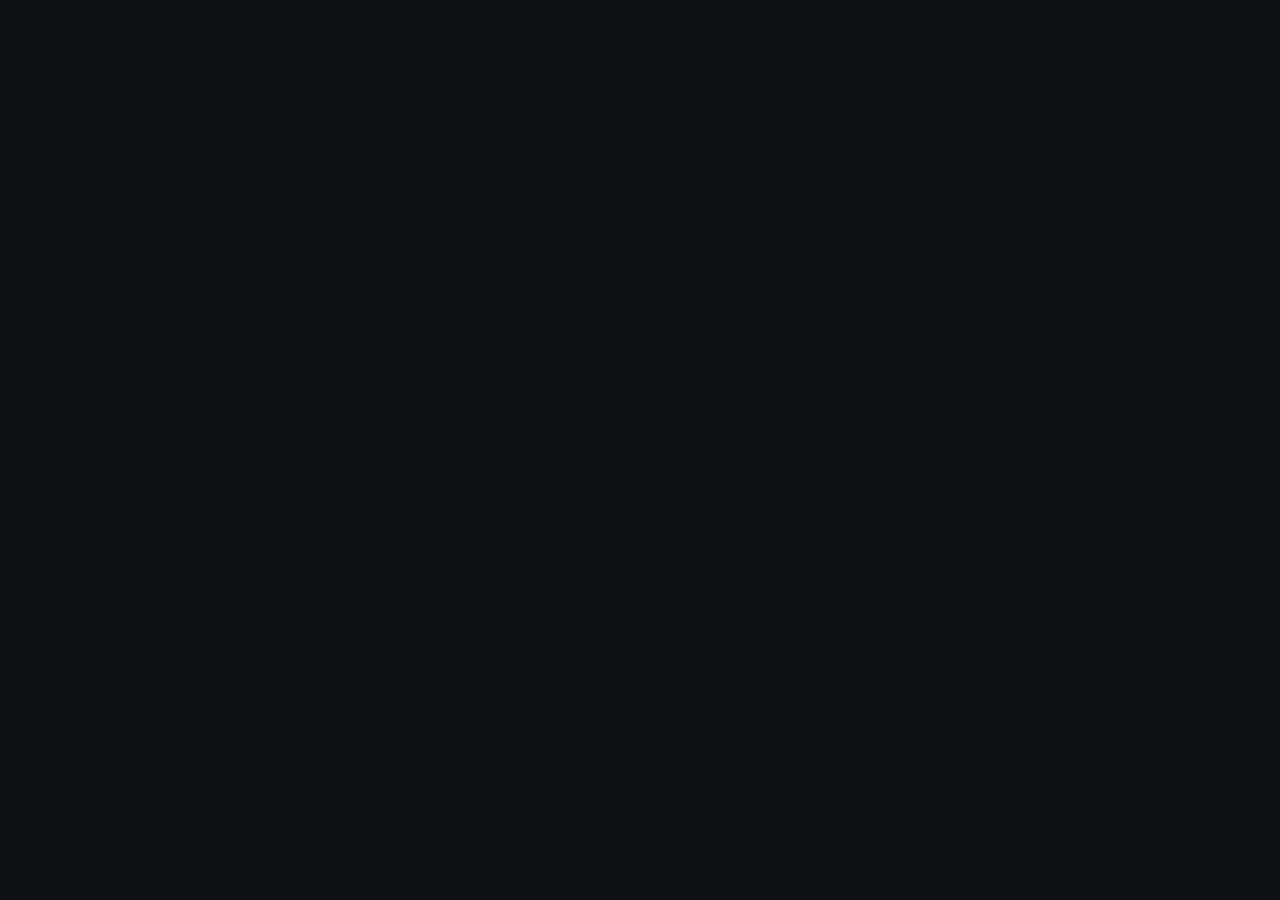
==== index.html @ 41bdbabb "Update index.html" ====
<!DOCTYPE html>
<html lang="zh-CN">
<head>
  <meta charset="UTF-8">
  <meta name="viewport" content="width=device-width, initial-scale=1.0">
  <title>规划</title>
  <style>
    :root {
      --bg: #0f1115;
      --card: #1a1d24;
      --text: #ffffff;
      --muted: #d0d4dc;
      --accent: #ffffff;
      --line: #2a2f3a;
    }

    * {
      box-sizing: border-box;
      margin: 0;
      padding: 0;
    }

    body {
      font-family: "PingFang SC", "Hiragino Sans GB", "Microsoft YaHei", sans-serif;
      background: var(--bg);
      color: var(--text);
      line-height: 1.7;
      min-height: 100vh;
    }

    header {
      text-align: center;
      padding: 72px 24px 40px;
    }

    h1 {
      font-size: 2.6rem;
      letter-spacing: 0.12em;
      font-weight: 600;
    }

    .subtitle {
      margin-top: 12px;
      color: var(--muted);
      font-size: 1rem;
    }

    main {
      max-width: 960px;
      margin: 0 auto;
      padding: 0 24px 80px;
      display: grid;
      gap: 20px;
    }

    section {
      background: var(--card);
      border: 1px solid var(--line);
      border-radius: 16px;
      padding: 28px 28px 24px;
    }

    h2 {
      font-size: 1.35rem;
      margin-bottom: 10px;
      color: var(--accent);
    }

    p {
      color: var(--muted);
    }

    footer {
      text-align: center;
      color: #7a808c;
      padding-bottom: 32px;
      font-size: 0.9rem;
    }

    .checkin {
      margin-top: 22px;
      padding-top: 20px;
      border-top: 1px solid var(--line);
    }

    .checkin h3 {
      font-size: 1.05rem;
      margin-bottom: 14px;
      color: #ffffff;
      letter-spacing: 0.06em;
    }

    .checkin-form {
      display: grid;
      grid-template-columns: 1fr 1fr auto;
      gap: 12px;
      align-items: end;
    }

    .field {
      display: flex;
      flex-direction: column;
      gap: 6px;
    }

    .label-row {
      display: flex;
      align-items: center;
      justify-content: space-between;
      gap: 8px;
    }

    .field label {
      font-size: 0.85rem;
      color: #ffffff;
    }

    .history-btn {
      background: transparent;
      color: #ffffff;
      border: 1px solid #ffffff;
      border-radius: 999px;
      padding: 2px 10px;
      font-size: 0.75rem;
      cursor: pointer;
      line-height: 1.4;
    }

    .history-btn:hover {
      background: rgba(255, 255, 255, 0.08);
    }

    .field input {
      width: 100%;
      background: #12151b;
      color: #ffffff;
      border: 1px solid #ffffff;
      border-radius: 10px;
      padding: 10px 12px;
      font-size: 1rem;
      outline: none;
    }

    .field input:focus {
      box-shadow: 0 0 0 3px rgba(255, 255, 255, 0.18);
    }

    .checkin-btn {
      background: #ffffff;
      color: #12151b;
      border: 1px solid #ffffff;
      border-radius: 10px;
      padding: 11px 22px;
      font-size: 1rem;
      font-weight: 700;
      cursor: pointer;
      min-height: 44px;
    }

    .checkin-btn:hover {
      background: #f0f0f0;
    }

    .stats-panel {
      margin-top: 16px;
      display: grid;
      grid-template-columns: 1fr 1fr;
      gap: 12px;
      background: linear-gradient(180deg, #1f242e, #
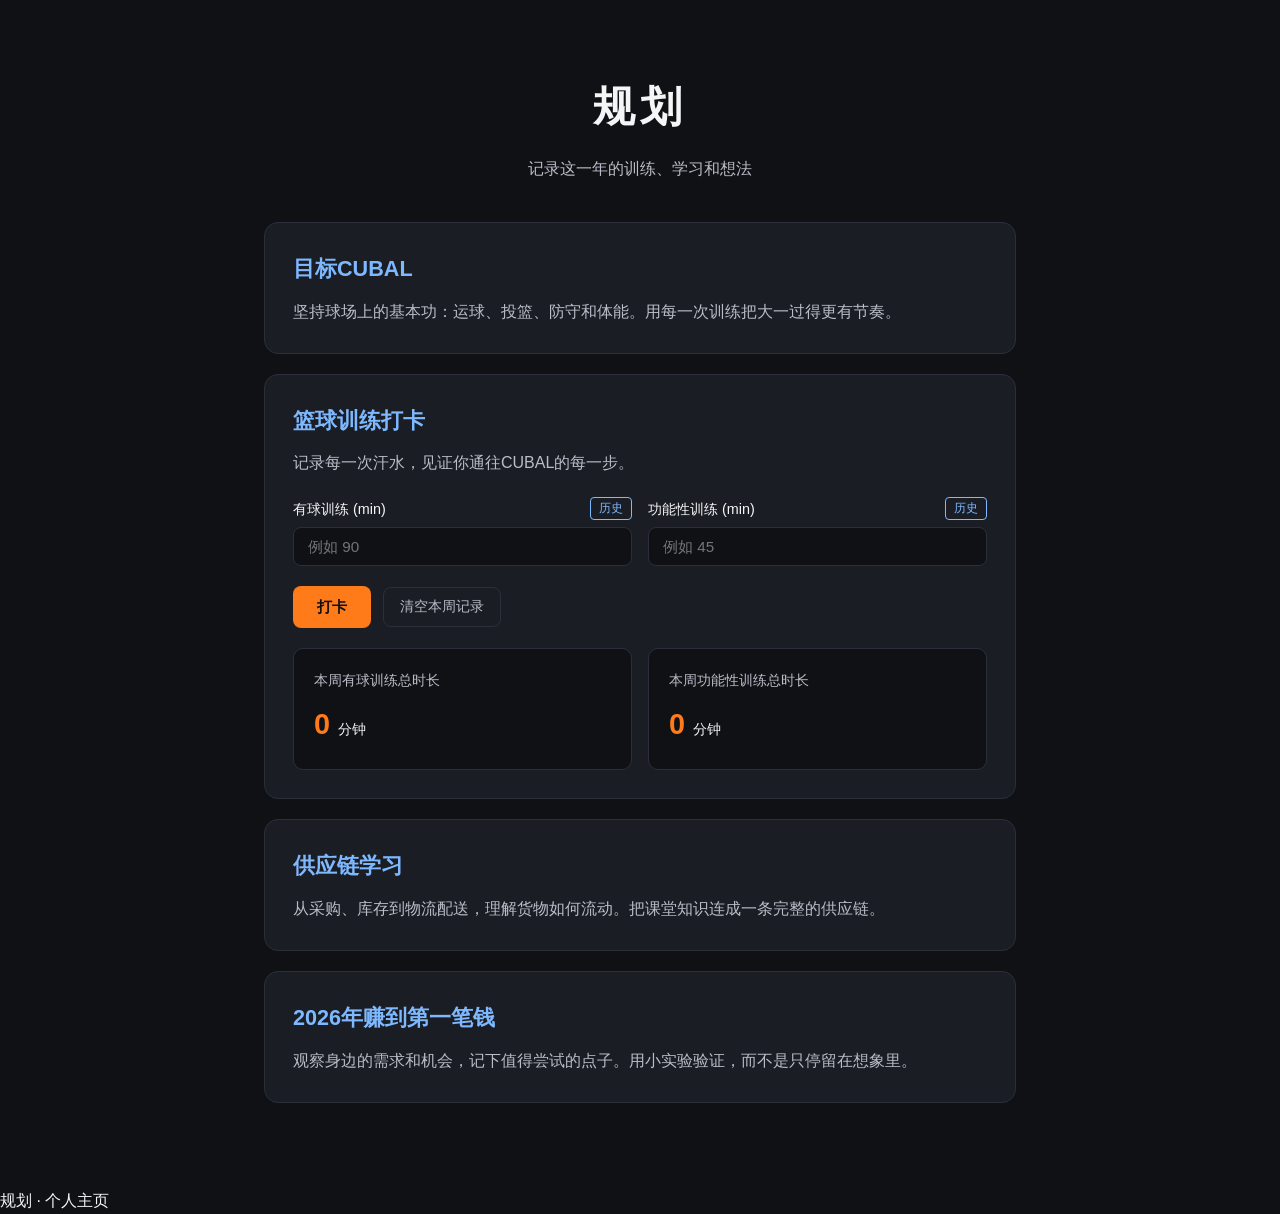
==== commit aa20deef: "index.html" ====
--- a/index.html
+++ b/index.html
@@ -1,169 +1,296 @@
 <!DOCTYPE html>
 <html lang="zh-CN">
 <head>
-  <meta charset="UTF-8">
-  <meta name="viewport" content="width=device-width, initial-scale=1.0">
-  <title>规划</title>
-  <style>
-    :root {
-      --bg: #0f1115;
-      --card: #1a1d24;
-      --text: #ffffff;
-      --muted: #d0d4dc;
-      --accent: #ffffff;
-      --line: #2a2f3a;
-    }
-
-    * {
-      box-sizing: border-box;
-      margin: 0;
-      padding: 0;
-    }
-
-    body {
-      font-family: "PingFang SC", "Hiragino Sans GB", "Microsoft YaHei", sans-serif;
-      background: var(--bg);
-      color: var(--text);
-      line-height: 1.7;
-      min-height: 100vh;
-    }
-
-    header {
-      text-align: center;
-      padding: 72px 24px 40px;
-    }
-
-    h1 {
-      font-size: 2.6rem;
-      letter-spacing: 0.12em;
-      font-weight: 600;
-    }
-
-    .subtitle {
-      margin-top: 12px;
-      color: var(--muted);
-      font-size: 1rem;
-    }
-
-    main {
-      max-width: 960px;
-      margin: 0 auto;
-      padding: 0 24px 80px;
-      display: grid;
-      gap: 20px;
-    }
-
-    section {
-      background: var(--card);
-      border: 1px solid var(--line);
-      border-radius: 16px;
-      padding: 28px 28px 24px;
-    }
-
-    h2 {
-      font-size: 1.35rem;
-      margin-bottom: 10px;
-      color: var(--accent);
-    }
-
-    p {
-      color: var(--muted);
-    }
-
-    footer {
-      text-align: center;
-      color: #7a808c;
-      padding-bottom: 32px;
-      font-size: 0.9rem;
-    }
-
-    .checkin {
-      margin-top: 22px;
-      padding-top: 20px;
-      border-top: 1px solid var(--line);
-    }
-
-    .checkin h3 {
-      font-size: 1.05rem;
-      margin-bottom: 14px;
-      color: #ffffff;
-      letter-spacing: 0.06em;
-    }
-
-    .checkin-form {
-      display: grid;
-      grid-template-columns: 1fr 1fr auto;
-      gap: 12px;
-      align-items: end;
-    }
-
-    .field {
-      display: flex;
-      flex-direction: column;
-      gap: 6px;
-    }
-
-    .label-row {
-      display: flex;
-      align-items: center;
-      justify-content: space-between;
-      gap: 8px;
-    }
-
-    .field label {
-      font-size: 0.85rem;
-      color: #ffffff;
-    }
-
-    .history-btn {
-      background: transparent;
-      color: #ffffff;
-      border: 1px solid #ffffff;
-      border-radius: 999px;
-      padding: 2px 10px;
-      font-size: 0.75rem;
-      cursor: pointer;
-      line-height: 1.4;
-    }
-
-    .history-btn:hover {
-      background: rgba(255, 255, 255, 0.08);
-    }
-
-    .field input {
-      width: 100%;
-      background: #12151b;
-      color: #ffffff;
-      border: 1px solid #ffffff;
-      border-radius: 10px;
-      padding: 10px 12px;
-      font-size: 1rem;
-      outline: none;
-    }
-
-    .field input:focus {
-      box-shadow: 0 0 0 3px rgba(255, 255, 255, 0.18);
-    }
-
-    .checkin-btn {
-      background: #ffffff;
-      color: #12151b;
-      border: 1px solid #ffffff;
-      border-radius: 10px;
-      padding: 11px 22px;
-      font-size: 1rem;
-      font-weight: 700;
-      cursor: pointer;
-      min-height: 44px;
-    }
-
-    .checkin-btn:hover {
-      background: #f0f0f0;
-    }
-
-    .stats-panel {
-      margin-top: 16px;
-      display: grid;
-      grid-template-columns: 1fr 1fr;
-      gap: 12px;
-      background: linear-gradient(180deg, #1f242e, #
+    <meta charset="UTF-8">
+    <meta name="viewport" content="width=device-width, initial-scale=1.0">
+    <title>规划</title>
+    <style>
+        :root {
+            --bg: #0f1115;
+            --card: #1a1d24;
+            --text: #f5f5f5;
+            --muted: #b8bdc7;
+            --accent: #7eb8ff;
+            --orange: #ff7a18;
+            --line: #2a2f3a;
+        }
+        * { box-sizing: border-box; margin: 0; padding: 0; }
+        body {
+            font-family: "PingFang SC", "Microsoft YaHei", sans-serif;
+            background: var(--bg); color: var(--text);
+            line-height: 1.7; min-height: 100vh;
+        }
+        header { text-align: center; padding: 72px 24px 40px; }
+        h1 { font-size: 2.6rem; letter-spacing: 0.12em; font-weight: 600; }
+        .subtitle { color: var(--muted); margin-top: 12px; font-size: 1rem; }
+        main { max-width: 800px; margin: 0 auto; padding: 0 24px 64px; }
+        section {
+            background: var(--card); border: 1px solid var(--line);
+            border-radius: 14px; padding: 28px; margin-bottom: 20px;
+        }
+        h2 { font-size: 1.35rem; color: var(--accent); margin-bottom: 10px; font-weight: 600; }
+        p { color: var(--muted); }
+        .input-group { display: flex; gap: 16px; margin: 20px 0; flex-wrap: wrap; }
+        .input-wrapper { flex: 1; min-width: 200px; display: flex; flex-direction: column; gap: 6px; }
+        .input-label-row { display: flex; justify-content: space-between; align-items: center; }
+        .input-label-row label { font-size: 0.9rem; color: var(--text); font-weight: 500; }
+        .history-btn {
+            background: transparent; color: var(--accent);
+            border: 1px solid var(--accent); border-radius: 4px;
+            padding: 2px 8px; font-size: 0.75rem; cursor: pointer;
+        }
+        .history-btn:hover { background: var(--accent); color: #0f1115; }
+        .input-wrapper input {
+            padding: 10px 14px; border-radius: 8px; border: 1px solid var(--line);
+            background: var(--bg); color: var(--text); font-size: 0.95rem;
+        }
+        .input-wrapper input:focus { outline: none; border-color: var(--orange); }
+        .action-btns { display: flex; gap: 12px; align-items: center; }
+        .checkin-btn {
+            background: var(--orange); color: #0f1115;
+            border: none; border-radius: 8px; padding: 10px 24px;
+            font-weight: 700; font-size: 0.95rem; cursor: pointer; height: 42px;
+        }
+        .checkin-btn:hover { opacity: 0.85; }
+        .clear-btn {
+            background: transparent; color: var(--muted); border: 1px solid var(--line);
+            border-radius: 8px; padding: 10px 16px; font-size: 0.85rem; cursor: pointer;
+        }
+        .clear-btn:hover { color: #ff6b6b; border-color: #ff6b6b; }
+        .stats-panel { display: grid; grid-template-columns: 1fr 1fr; gap: 16px; margin-top: 20px; }
+        .stat-card { background: var(--bg); border-radius: 10px; padding: 20px; border: 1px solid var(--line); }
+        .stat-card .stat-label { color: var(--muted); font-size: 0.85rem; margin-bottom: 8px; }
+        .stat-card .stat-value { color: var(--orange); font-weight: 700; font-size: 1.8rem; }
+        .stat-card .stat-unit { font-size: 0.9rem; font-weight: 400; color: var(--text); }
+        
+        /* 模态框样式 */
+        .modal {
+            display: none; position: fixed; top: 0; left: 0; width: 100%; height: 100%;
+            background: rgba(0, 0, 0, 0.7); z-index: 1000; justify-content: center; align-items: center;
+        }
+        .modal-content {
+            background: var(--card); border: 1px solid var(--line); border-radius: 14px;
+            width: 90%; max-width: 500px; max-height: 80vh; overflow-y: auto; padding: 24px;
+        }
+        .modal-header { display: flex; justify-content: space-between; align-items: center; margin-bottom: 16px; }
+        .modal-header h3 { color: var(--orange); margin: 0; }
+        .close-btn { background: transparent; border: none; color: var(--muted); font-size: 1.5rem; cursor: pointer; }
+        .history-list { list-style: none; }
+        .history-list li {
+            padding: 12px 0; border-bottom: 1px solid var(--line);
+            display: flex; flex-direction: column; gap: 4px; font-size: 0.9rem;
+        }
+        .history-list li:last-child { border-bottom: none; }
+        .history-date { color: var(--accent); font-weight: 600; }
+        .history-detail { color: var(--text); }
+        .empty-msg { color: var(--muted); text-align: center; padding: 20px 0; }
+    </style>
+</head>
+<body>
+    <header>
+        <h1>规划</h1>
+        <p class="subtitle">记录这一年的训练、学习和想法</p>
+    </header>
+    <main>
+        <section>
+            <h2>目标CUBAL</h2>
+            <p>坚持球场上的基本功：运球、投篮、防守和体能。用每一次训练把大一过得更有节奏。</p>
+        </section>
+
+        <section>
+            <h2>篮球训练打卡</h2>
+            <p style="margin-bottom: 16px;">记录每一次汗水，见证你通往CUBAL的每一步。</p>
+            <div class="input-group">
+                <div class="input-wrapper">
+                    <div class="input-label-row">
+                        <label>有球训练 (min)</label>
+                        <button type="button" class="history-btn" onclick="openHistory()">历史</button>
+                    </div>
+                    <input type="number" id="ballInput" placeholder="例如 90">
+                </div>
+                <div class="input-wrapper">
+                    <div class="input-label-row">
+                        <label>功能性训练 (min)</label>
+                        <button type="button" class="history-btn" onclick="openHistory()">历史</button>
+                    </div>
+                    <input type="number" id="funcInput" placeholder="例如 45">
+                </div>
+            </div>
+            <div class="action-btns">
+                <button class="checkin-btn" onclick="addWorkout()">打卡</button>
+                <button class="clear-btn" onclick="clearData()">清空本周记录</button>
+            </div>
+            <div class="stats-panel">
+                <div class="stat-card">
+                    <div class="stat-label">本周有球训练总时长</div>
+                    <div class="stat-value"><span id="totalBall">0</span> <span class="stat-unit">分钟</span></div>
+                </div>
+                <div class="stat-card">
+                    <div class="stat-label">本周功能性训练总时长</div>
+                    <div class="stat-value"><span id="totalFunc">0</span> <span class="stat-unit">分钟</span></div>
+                </div>
+            </div>
+        </section>
+
+        <section>
+            <h2>供应链学习</h2>
+            <p>从采购、库存到物流配送，理解货物如何流动。把课堂知识连成一条完整的供应链。</p>
+        </section>
+
+        <section>
+            <h2>2026年赚到第一笔钱</h2>
+            <p>观察身边的需求和机会，记下值得尝试的点子。用小实验验证，而不是只停留在想象里。</p>
+        </section>
+    </main>
+    <footer>规划 · 个人主页</footer>
+
+    <!-- 历史记录弹窗 -->
+    <div id="historyModal" class="modal">
+        <div class="modal-content">
+            <div class="modal-header">
+                <h3>训练历史记录</h3>
+                <button class="close-btn" onclick="closeHistory()">&times;</button>
+            </div>
+            <ul id="historyList" class="history-list"></ul>
+        </div>
+    </div>
+
+    <script>
+        // 获取今天的日期字符串 YYYY-MM-DD
+        function getTodayStr() {
+            const d = new Date();
+            return d.getFullYear() + '-' + String(d.getMonth() + 1).padStart(2, '0') + '-' + String(d.getDate()).padStart(2, '0');
+        }
+
+        // 读取所有打卡记录
+        function loadRecords() {
+            const data = localStorage.getItem('basketballRecords');
+            return data ? JSON.parse(data) : [];
+        }
+
+        // 保存打卡记录
+        function saveRecords(records) {
+            localStorage.setItem('basketballRecords', JSON.stringify(records));
+        }
+
+        // 获取本周的起始时间（周一 00:00:00）
+        function getWeekStart() {
+            const now = new Date();
+            const day = now.getDay() || 7; 
+            const diff = now.getDate() - day + 1; 
+            const monday = new Date(now.setDate(diff));
+            monday.setHours(0, 0, 0, 0);
+            return monday.getTime();
+        }
+
+        // 计算本周总时长
+        function calculateWeekTotals() {
+            const records = loadRecords();
+            const weekStart = getWeekStart();
+            let ballTotal = 0;
+            let funcTotal = 0;
+
+            records.forEach(record => {
+                const recordTime = new Date(record.date).getTime();
+                // 只统计本周的数据
+                if (recordTime >= weekStart) {
+                    ballTotal += record.ball || 0;
+                    funcTotal += record.func || 0;
+                }
+            });
+            return { ball: ballTotal, func: funcTotal };
+        }
+
+        // 页面渲染更新
+        function render() {
+            const totals = calculateWeekTotals();
+            document.getElementById('totalBall').innerText = totals.ball;
+            document.getElementById('totalFunc').innerText = totals.func;
+        }
+
+        // 打卡动作
+        function addWorkout() {
+            const ball = parseInt(document.getElementById('ballInput').value) || 0;
+            const func = parseInt(document.getElementById('funcInput').value) || 0;
+
+            if (ball === 0 && func === 0) {
+                alert('请输入训练时长！');
+                return;
+            }
+
+            const today = getTodayStr();
+            const records = loadRecords();
+            const todayRecord = records.find(r => r.date === today);
+
+            if (todayRecord) {
+                // 当天已打卡，时长累加
+                todayRecord.ball = (todayRecord.ball || 0) + ball;
+                todayRecord.func = (todayRecord.func || 0) + func;
+            } else {
+                // 新的一天，新增记录
+                records.push({ date: today, ball: ball, func: func });
+            }
+
+            saveRecords(records);
+            document.getElementById('ballInput').value = '';
+            document.getElementById('funcInput').value = '';
+            render();
+            alert('打卡成功！');
+        }
+
+        // 清空本周记录
+        function clearData() {
+            if (!confirm('确定要清空本周的训练记录吗？此操作不可恢复。')) return;
+            
+            const weekStart = getWeekStart();
+            let records = loadRecords();
+            // 过滤掉本周的数据，保留上周及更早的数据
+            records = records.filter(record => {
+                return new Date(record.date).getTime() < weekStart;
+            });
+            saveRecords(records);
+            render();
+            alert('本周记录已清空。');
+        }
+
+        // 打开历史记录弹窗
+        function openHistory() {
+            const records = loadRecords();
+            const historyList = document.getElementById('historyList');
+            historyList.innerHTML = '';
+
+            if (records.length === 0) {
+                historyList.innerHTML = '<li class="empty-msg">暂无打卡记录</li>';
+            } else {
+                // 按日期倒序排列
+                const sortedRecords = records.sort((a, b) => new Date(b.date) - new Date(a.date));
+                sortedRecords.forEach(record => {
+                    const li = document.createElement('li');
+                    li.innerHTML = `
+                        <span class="history-date">${record.date}</span>
+                        <span class="history-detail">有球训练：${record.ball}min，功能性训练：${record.func}min</span>
+                    `;
+                    historyList.appendChild(li);
+                });
+            }
+            document.getElementById('historyModal').style.display = 'flex';
+        }
+
+        // 关闭历史记录弹窗
+        function closeHistory() {
+            document.getElementById('historyModal').style.display = 'none';
+        }
+
+        // 点击模态框外部关闭
+        window.onclick = function(event) {
+            const modal = document.getElementById('historyModal');
+            if (event.target === modal) {
+                modal.style.display = 'none';
+            }
+        }
+
+        // 初始化页面
+        render();
+    </script>
+</body>
+</html>
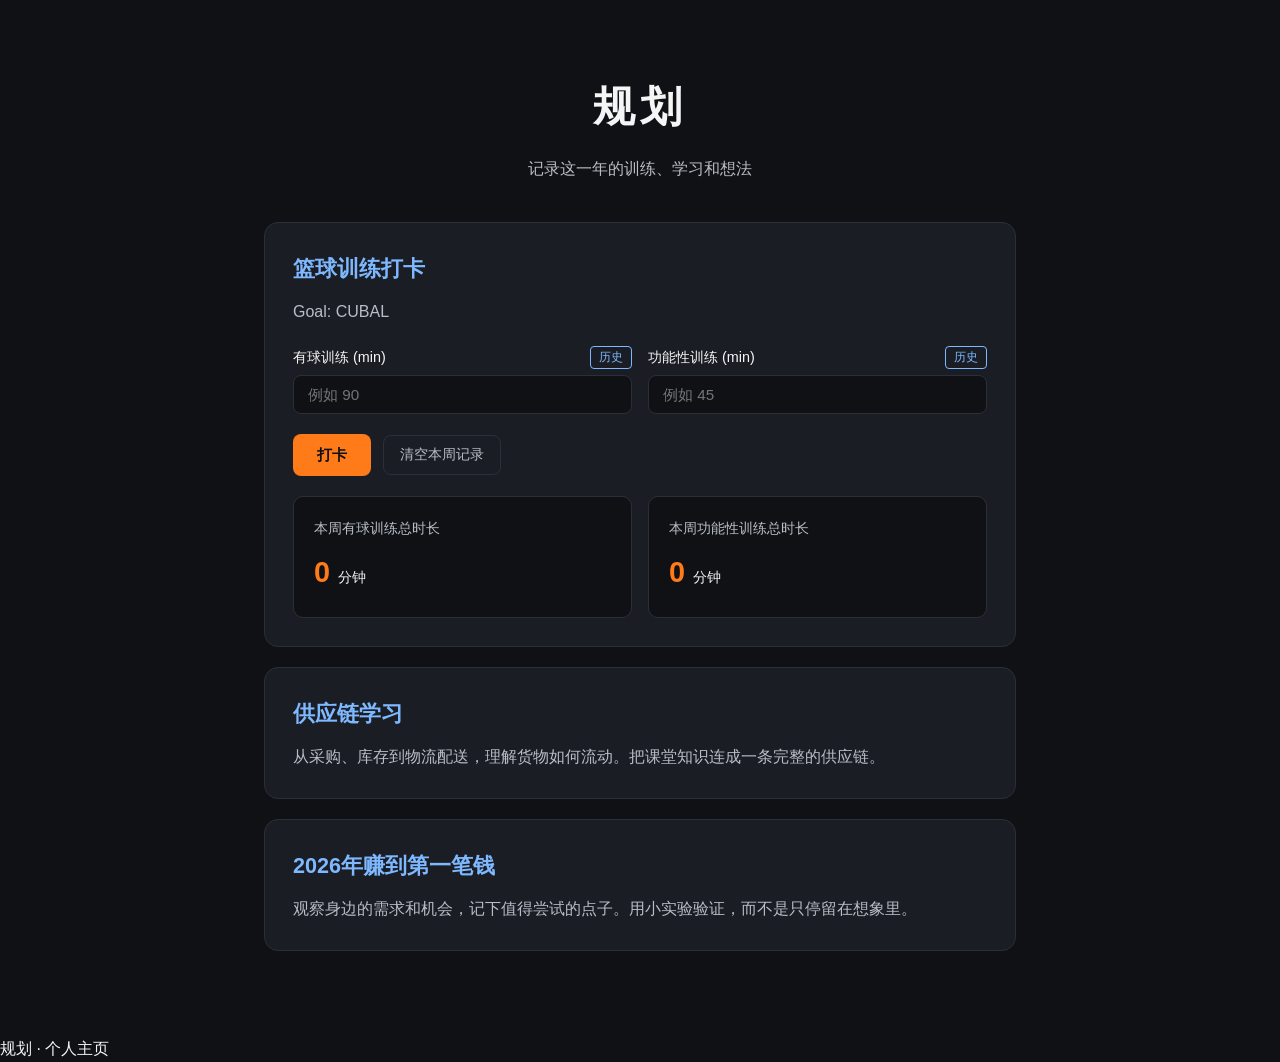
==== commit b5be789c: "index.html" ====
--- a/index.html
+++ b/index.html
@@ -92,26 +92,23 @@
         <p class="subtitle">记录这一年的训练、学习和想法</p>
     </header>
     <main>
-        <section>
-            <h2>目标CUBAL</h2>
-            <p>坚持球场上的基本功：运球、投篮、防守和体能。用每一次训练把大一过得更有节奏。</p>
-        </section>
+        <!-- 删除了原本的“目标CUBAL”板块 -->
 
         <section>
             <h2>篮球训练打卡</h2>
-            <p style="margin-bottom: 16px;">记录每一次汗水，见证你通往CUBAL的每一步。</p>
+            <p style="margin-bottom: 16px;">Goal: CUBAL</p>
             <div class="input-group">
                 <div class="input-wrapper">
                     <div class="input-label-row">
                         <label>有球训练 (min)</label>
-                        <button type="button" class="history-btn" onclick="openHistory()">历史</button>
+                        <button type="button" class="history-btn" onclick="openHistory('ball')">历史</button>
                     </div>
                     <input type="number" id="ballInput" placeholder="例如 90">
                 </div>
                 <div class="input-wrapper">
                     <div class="input-label-row">
                         <label>功能性训练 (min)</label>
-                        <button type="button" class="history-btn" onclick="openHistory()">历史</button>
+                        <button type="button" class="history-btn" onclick="openHistory('func')">历史</button>
                     </div>
                     <input type="number" id="funcInput" placeholder="例如 45">
                 </div>
@@ -148,7 +145,7 @@
     <div id="historyModal" class="modal">
         <div class="modal-content">
             <div class="modal-header">
-                <h3>训练历史记录</h3>
+                <h3 id="modalTitle">训练历史记录</h3>
                 <button class="close-btn" onclick="closeHistory()">&times;</button>
             </div>
             <ul id="historyList" class="history-list"></ul>
@@ -253,25 +250,50 @@
             alert('本周记录已清空。');
         }
 
-        // 打开历史记录弹窗
-        function openHistory() {
+        // 打开历史记录弹窗（增加 type 参数区分）
+        function openHistory(type) {
             const records = loadRecords();
             const historyList = document.getElementById('historyList');
+            const modalTitle = document.getElementById('modalTitle');
             historyList.innerHTML = '';
+
+            // 动态调整标题
+            if (type === 'ball') {
+                modalTitle.innerText = '有球训练历史记录';
+            } else if (type === 'func') {
+                modalTitle.innerText = '功能性训练历史记录';
+            }
 
             if (records.length === 0) {
                 historyList.innerHTML = '<li class="empty-msg">暂无打卡记录</li>';
             } else {
                 // 按日期倒序排列
                 const sortedRecords = records.sort((a, b) => new Date(b.date) - new Date(a.date));
+                let hasValidRecord = false;
+
                 sortedRecords.forEach(record => {
-                    const li = document.createElement('li');
-                    li.innerHTML = `
-                        <span class="history-date">${record.date}</span>
-                        <span class="history-detail">有球训练：${record.ball}min，功能性训练：${record.func}min</span>
-                    `;
-                    historyList.appendChild(li);
+                    if (type === 'ball' && record.ball > 0) {
+                        hasValidRecord = true;
+                        const li = document.createElement('li');
+                        li.innerHTML = `
+                            <span class="history-date">${record.date}</span>
+                            <span class="history-detail">有球训练：${record.ball} min</span>
+                        `;
+                        historyList.appendChild(li);
+                    } else if (type === 'func' && record.func > 0) {
+                        hasValidRecord = true;
+                        const li = document.createElement('li');
+                        li.innerHTML = `
+                            <span class="history-date">${record.date}</span>
+                            <span class="history-detail">功能性训练：${record.func} min</span>
+                        `;
+                        historyList.appendChild(li);
+                    }
                 });
+
+                if (!hasValidRecord) {
+                    historyList.innerHTML = '<li class="empty-msg">暂无该类型的打卡记录</li>';
+                }
             }
             document.getElementById('historyModal').style.display = 'flex';
         }
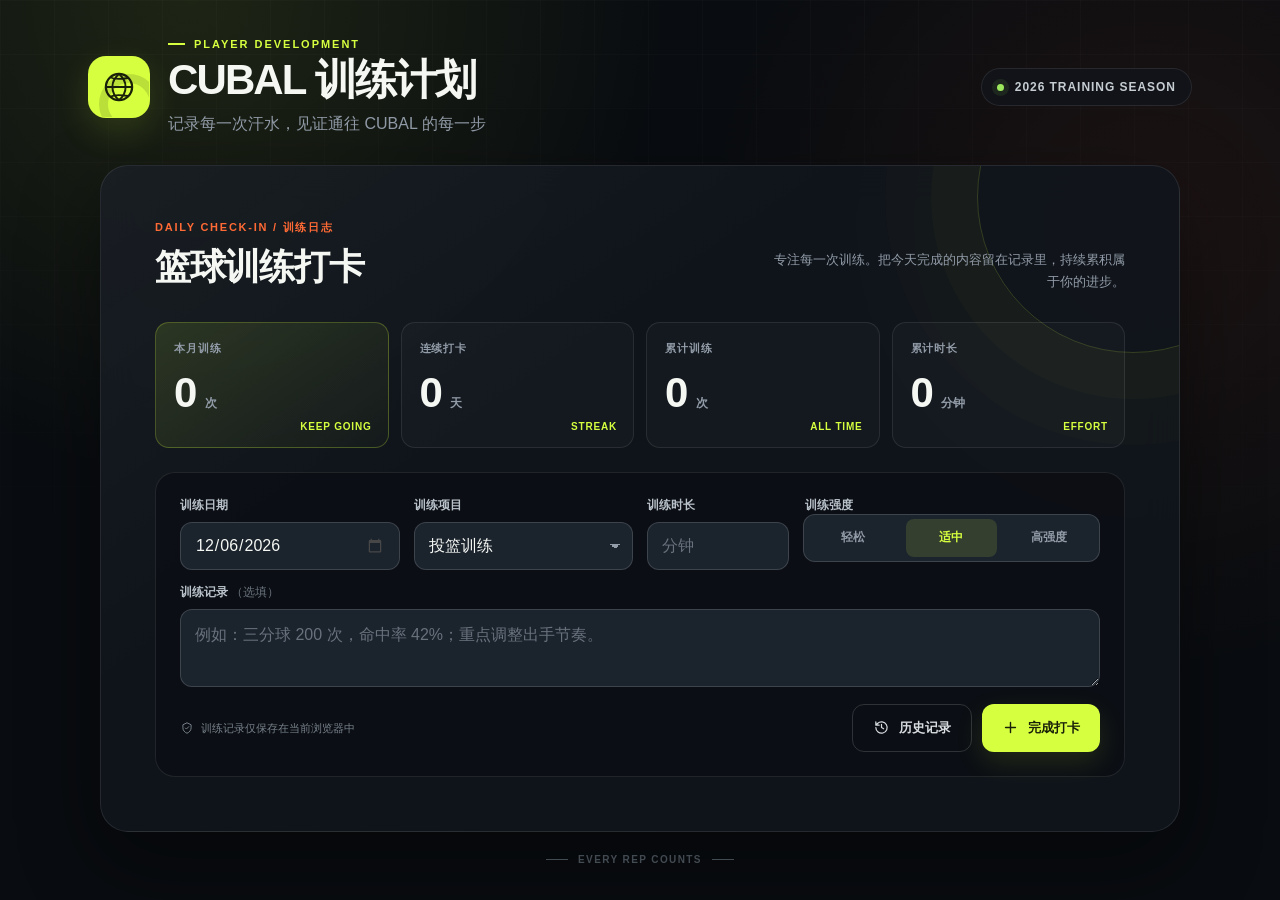
==== commit cef45e74: "update page" ====
--- a/index.html
+++ b/index.html
@@ -1,318 +1,1378 @@
 <!DOCTYPE html>
 <html lang="zh-CN">
 <head>
-    <meta charset="UTF-8">
-    <meta name="viewport" content="width=device-width, initial-scale=1.0">
-    <title>规划</title>
-    <style>
-        :root {
-            --bg: #0f1115;
-            --card: #1a1d24;
-            --text: #f5f5f5;
-            --muted: #b8bdc7;
-            --accent: #7eb8ff;
-            --orange: #ff7a18;
-            --line: #2a2f3a;
-        }
-        * { box-sizing: border-box; margin: 0; padding: 0; }
-        body {
-            font-family: "PingFang SC", "Microsoft YaHei", sans-serif;
-            background: var(--bg); color: var(--text);
-            line-height: 1.7; min-height: 100vh;
-        }
-        header { text-align: center; padding: 72px 24px 40px; }
-        h1 { font-size: 2.6rem; letter-spacing: 0.12em; font-weight: 600; }
-        .subtitle { color: var(--muted); margin-top: 12px; font-size: 1rem; }
-        main { max-width: 800px; margin: 0 auto; padding: 0 24px 64px; }
-        section {
-            background: var(--card); border: 1px solid var(--line);
-            border-radius: 14px; padding: 28px; margin-bottom: 20px;
-        }
-        h2 { font-size: 1.35rem; color: var(--accent); margin-bottom: 10px; font-weight: 600; }
-        p { color: var(--muted); }
-        .input-group { display: flex; gap: 16px; margin: 20px 0; flex-wrap: wrap; }
-        .input-wrapper { flex: 1; min-width: 200px; display: flex; flex-direction: column; gap: 6px; }
-        .input-label-row { display: flex; justify-content: space-between; align-items: center; }
-        .input-label-row label { font-size: 0.9rem; color: var(--text); font-weight: 500; }
-        .history-btn {
-            background: transparent; color: var(--accent);
-            border: 1px solid var(--accent); border-radius: 4px;
-            padding: 2px 8px; font-size: 0.75rem; cursor: pointer;
-        }
-        .history-btn:hover { background: var(--accent); color: #0f1115; }
-        .input-wrapper input {
-            padding: 10px 14px; border-radius: 8px; border: 1px solid var(--line);
-            background: var(--bg); color: var(--text); font-size: 0.95rem;
-        }
-        .input-wrapper input:focus { outline: none; border-color: var(--orange); }
-        .action-btns { display: flex; gap: 12px; align-items: center; }
-        .checkin-btn {
-            background: var(--orange); color: #0f1115;
-            border: none; border-radius: 8px; padding: 10px 24px;
-            font-weight: 700; font-size: 0.95rem; cursor: pointer; height: 42px;
-        }
-        .checkin-btn:hover { opacity: 0.85; }
-        .clear-btn {
-            background: transparent; color: var(--muted); border: 1px solid var(--line);
-            border-radius: 8px; padding: 10px 16px; font-size: 0.85rem; cursor: pointer;
-        }
-        .clear-btn:hover { color: #ff6b6b; border-color: #ff6b6b; }
-        .stats-panel { display: grid; grid-template-columns: 1fr 1fr; gap: 16px; margin-top: 20px; }
-        .stat-card { background: var(--bg); border-radius: 10px; padding: 20px; border: 1px solid var(--line); }
-        .stat-card .stat-label { color: var(--muted); font-size: 0.85rem; margin-bottom: 8px; }
-        .stat-card .stat-value { color: var(--orange); font-weight: 700; font-size: 1.8rem; }
-        .stat-card .stat-unit { font-size: 0.9rem; font-weight: 400; color: var(--text); }
-        
-        /* 模态框样式 */
-        .modal {
-            display: none; position: fixed; top: 0; left: 0; width: 100%; height: 100%;
-            background: rgba(0, 0, 0, 0.7); z-index: 1000; justify-content: center; align-items: center;
-        }
-        .modal-content {
-            background: var(--card); border: 1px solid var(--line); border-radius: 14px;
-            width: 90%; max-width: 500px; max-height: 80vh; overflow-y: auto; padding: 24px;
-        }
-        .modal-header { display: flex; justify-content: space-between; align-items: center; margin-bottom: 16px; }
-        .modal-header h3 { color: var(--orange); margin: 0; }
-        .close-btn { background: transparent; border: none; color: var(--muted); font-size: 1.5rem; cursor: pointer; }
-        .history-list { list-style: none; }
-        .history-list li {
-            padding: 12px 0; border-bottom: 1px solid var(--line);
-            display: flex; flex-direction: column; gap: 4px; font-size: 0.9rem;
-        }
-        .history-list li:last-child { border-bottom: none; }
-        .history-date { color: var(--accent); font-weight: 600; }
-        .history-detail { color: var(--text); }
-        .empty-msg { color: var(--muted); text-align: center; padding: 20px 0; }
-    </style>
+  <meta charset="UTF-8">
+  <meta name="viewport" content="width=device-width, initial-scale=1.0">
+  <meta name="theme-color" content="#090c10">
+  <meta name="description" content="CUBAL 篮球训练计划打卡，记录每一次训练与进步。">
+  <title>CUBAL 训练计划</title>
+  <style>
+    :root {
+      --bg: #090c10;
+      --surface: #11161d;
+      --surface-raised: #171e27;
+      --surface-soft: #1b232d;
+      --line: rgba(255, 255, 255, 0.09);
+      --line-strong: rgba(255, 255, 255, 0.15);
+      --text: #f5f7f3;
+      --muted: #929ca8;
+      --accent: #d6ff3f;
+      --accent-dark: #1a2109;
+      --orange: #ff6a35;
+      --danger: #ff6b6b;
+      --success: #9ce85c;
+      --radius-xl: 28px;
+      --radius-lg: 20px;
+      --radius-md: 14px;
+      --shadow: 0 30px 80px rgba(0, 0, 0, 0.42);
+    }
+
+    * {
+      box-sizing: border-box;
+    }
+
+    html {
+      color-scheme: dark;
+      scroll-behavior: smooth;
+    }
+
+    body {
+      min-width: 320px;
+      min-height: 100vh;
+      margin: 0;
+      overflow-x: hidden;
+      background:
+        radial-gradient(circle at 15% 0%, rgba(214, 255, 63, 0.1), transparent 30rem),
+        radial-gradient(circle at 90% 25%, rgba(255, 106, 53, 0.08), transparent 28rem),
+        var(--bg);
+      color: var(--text);
+      font-family: "Avenir Next", "PingFang SC", "Hiragino Sans GB", "Microsoft YaHei", sans-serif;
+      -webkit-font-smoothing: antialiased;
+    }
+
+    body::before {
+      position: fixed;
+      inset: 0;
+      z-index: -1;
+      background-image:
+        linear-gradient(rgba(255, 255, 255, 0.018) 1px, transparent 1px),
+        linear-gradient(90deg, rgba(255, 255, 255, 0.018) 1px, transparent 1px);
+      background-size: 54px 54px;
+      content: "";
+      mask-image: linear-gradient(to bottom, black, transparent 82%);
+      pointer-events: none;
+    }
+
+    button,
+    input,
+    select,
+    textarea {
+      font: inherit;
+    }
+
+    button {
+      border: 0;
+    }
+
+    button,
+    select {
+      cursor: pointer;
+    }
+
+    :focus-visible {
+      outline: 2px solid var(--accent);
+      outline-offset: 3px;
+    }
+
+    .site-shell {
+      width: min(1120px, calc(100% - 40px));
+      margin: 0 auto;
+      padding: 38px 0 30px;
+    }
+
+    .hero {
+      display: flex;
+      align-items: center;
+      justify-content: space-between;
+      gap: 32px;
+      margin-bottom: 28px;
+      padding: 0 8px;
+    }
+
+    .brand {
+      display: flex;
+      align-items: center;
+      gap: 18px;
+    }
+
+    .brand-mark {
+      position: relative;
+      display: grid;
+      width: 62px;
+      height: 62px;
+      flex: 0 0 62px;
+      place-items: center;
+      overflow: hidden;
+      border: 1px solid rgba(214, 255, 63, 0.3);
+      border-radius: 18px;
+      background: var(--accent);
+      box-shadow: 0 12px 35px rgba(214, 255, 63, 0.14);
+      color: var(--accent-dark);
+    }
+
+    .brand-mark::after {
+      position: absolute;
+      right: -10px;
+      bottom: -17px;
+      width: 42px;
+      height: 42px;
+      border: 9px solid rgba(9, 12, 16, 0.13);
+      border-radius: 50%;
+      content: "";
+    }
+
+    .brand-mark svg {
+      width: 34px;
+      height: 34px;
+    }
+
+    .eyebrow {
+      display: flex;
+      align-items: center;
+      gap: 9px;
+      margin: 0 0 7px;
+      color: var(--accent);
+      font-size: 11px;
+      font-weight: 800;
+      letter-spacing: 0.18em;
+      text-transform: uppercase;
+    }
+
+    .eyebrow::before {
+      width: 17px;
+      height: 2px;
+      background: currentColor;
+      content: "";
+    }
+
+    h1 {
+      margin: 0;
+      font-size: clamp(26px, 4vw, 42px);
+      font-weight: 850;
+      letter-spacing: -0.045em;
+      line-height: 1.08;
+    }
+
+    .hero-subtitle {
+      margin: 9px 0 0;
+      color: var(--muted);
+      font-size: clamp(13px, 1.6vw, 16px);
+      line-height: 1.6;
+    }
+
+    .season-chip {
+      display: flex;
+      align-items: center;
+      gap: 11px;
+      flex: 0 0 auto;
+      padding: 11px 15px;
+      border: 1px solid var(--line);
+      border-radius: 999px;
+      background: rgba(17, 22, 29, 0.72);
+      color: #c5cdd3;
+      font-size: 12px;
+      font-weight: 700;
+      letter-spacing: 0.08em;
+      backdrop-filter: blur(12px);
+    }
+
+    .season-chip span {
+      width: 7px;
+      height: 7px;
+      border-radius: 50%;
+      background: var(--success);
+      box-shadow: 0 0 0 5px rgba(156, 232, 92, 0.09);
+    }
+
+    .training-section {
+      position: relative;
+      width: 100%;
+      max-width: 1080px;
+      margin: 0 auto;
+      overflow: hidden;
+      border: 1px solid var(--line);
+      border-radius: var(--radius-xl);
+      background:
+        linear-gradient(145deg, rgba(255, 255, 255, 0.035), transparent 38%),
+        rgba(17, 22, 29, 0.88);
+      box-shadow: var(--shadow);
+      padding: clamp(26px, 5vw, 54px);
+      backdrop-filter: blur(18px);
+    }
+
+    .training-section::before {
+      position: absolute;
+      top: -125px;
+      right: -110px;
+      width: 310px;
+      height: 310px;
+      border: 1px solid rgba(214, 255, 63, 0.18);
+      border-radius: 50%;
+      box-shadow:
+        0 0 0 46px rgba(214, 255, 63, 0.022),
+        0 0 0 92px rgba(214, 255, 63, 0.012);
+      content: "";
+      pointer-events: none;
+    }
+
+    .section-heading {
+      position: relative;
+      display: flex;
+      align-items: flex-end;
+      justify-content: space-between;
+      gap: 24px;
+      margin-bottom: 30px;
+    }
+
+    .section-kicker {
+      margin: 0 0 8px;
+      color: var(--orange);
+      font-size: 11px;
+      font-weight: 800;
+      letter-spacing: 0.16em;
+      text-transform: uppercase;
+    }
+
+    h2 {
+      margin: 0;
+      font-size: clamp(24px, 3vw, 36px);
+      font-weight: 820;
+      letter-spacing: -0.035em;
+    }
+
+    .section-note {
+      max-width: 360px;
+      margin: 0;
+      color: var(--muted);
+      font-size: 13px;
+      line-height: 1.65;
+      text-align: right;
+    }
+
+    .stats-grid {
+      display: grid;
+      grid-template-columns: repeat(4, minmax(0, 1fr));
+      gap: 12px;
+      margin-bottom: 24px;
+    }
+
+    .stat-card {
+      position: relative;
+      min-height: 126px;
+      overflow: hidden;
+      border: 1px solid var(--line);
+      border-radius: var(--radius-md);
+      background: rgba(255, 255, 255, 0.025);
+      padding: 18px;
+    }
+
+    .stat-card.featured {
+      border-color: rgba(214, 255, 63, 0.24);
+      background: linear-gradient(145deg, rgba(214, 255, 63, 0.12), rgba(214, 255, 63, 0.025));
+    }
+
+    .stat-label {
+      display: block;
+      color: var(--muted);
+      font-size: 11px;
+      font-weight: 700;
+      letter-spacing: 0.08em;
+    }
+
+    .stat-value {
+      display: inline-block;
+      margin-top: 16px;
+      font-family: "DIN Alternate", "Arial Narrow", sans-serif;
+      font-size: clamp(30px, 4vw, 42px);
+      font-weight: 800;
+      letter-spacing: -0.05em;
+      line-height: 1;
+    }
+
+    .stat-unit {
+      margin-left: 5px;
+      color: var(--muted);
+      font-size: 12px;
+      font-weight: 600;
+    }
+
+    .stat-trend {
+      position: absolute;
+      right: 16px;
+      bottom: 15px;
+      color: var(--accent);
+      font-size: 10px;
+      font-weight: 750;
+      letter-spacing: 0.08em;
+    }
+
+    .checkin-form {
+      display: grid;
+      grid-template-columns: repeat(12, minmax(0, 1fr));
+      gap: 14px;
+      border: 1px solid var(--line);
+      border-radius: var(--radius-lg);
+      background: rgba(8, 11, 15, 0.5);
+      padding: clamp(18px, 3vw, 24px);
+    }
+
+    .field {
+      display: flex;
+      flex-direction: column;
+      gap: 8px;
+    }
+
+    fieldset.field {
+      min-width: 0;
+      margin: 0;
+      border: 0;
+      padding: 0;
+    }
+
+    .field.date {
+      grid-column: span 3;
+    }
+
+    .field.type {
+      grid-column: span 3;
+    }
+
+    .field.duration {
+      grid-column: span 2;
+    }
+
+    .field.intensity {
+      grid-column: span 4;
+    }
+
+    .field.notes {
+      grid-column: span 12;
+    }
+
+    .field label {
+      color: #b9c2ca;
+      font-size: 12px;
+      font-weight: 700;
+    }
+
+    .field-label {
+      color: #b9c2ca;
+      font-size: 12px;
+      font-weight: 700;
+    }
+
+    .control {
+      width: 100%;
+      min-height: 48px;
+      border: 1px solid var(--line-strong);
+      border-radius: 12px;
+      background: var(--surface-soft);
+      color: var(--text);
+      padding: 0 14px;
+      transition: border-color 160ms ease, box-shadow 160ms ease, background 160ms ease;
+    }
+
+    .control:hover {
+      border-color: rgba(255, 255, 255, 0.24);
+    }
+
+    .control:focus {
+      border-color: rgba(214, 255, 63, 0.65);
+      outline: 0;
+      box-shadow: 0 0 0 3px rgba(214, 255, 63, 0.08);
+    }
+
+    select.control {
+      appearance: none;
+      background-image:
+        linear-gradient(45deg, transparent 50%, var(--muted) 50%),
+        linear-gradient(135deg, var(--muted) 50%, transparent 50%);
+      background-position:
+        calc(100% - 17px) 21px,
+        calc(100% - 12px) 21px;
+      background-repeat: no-repeat;
+      background-size: 5px 5px;
+      padding-right: 34px;
+    }
+
+    input[type="date"]::-webkit-calendar-picker-indicator {
+      filter: invert(0.72);
+    }
+
+    .intensity-options {
+      display: grid;
+      grid-template-columns: repeat(3, 1fr);
+      gap: 7px;
+      min-height: 48px;
+      border: 1px solid var(--line-strong);
+      border-radius: 12px;
+      background: var(--surface-soft);
+      padding: 4px;
+    }
+
+    .intensity-options input {
+      position: absolute;
+      width: 1px;
+      height: 1px;
+      opacity: 0;
+      pointer-events: none;
+    }
+
+    .intensity-options label {
+      display: grid;
+      min-width: 0;
+      margin: 0;
+      border-radius: 8px;
+      color: var(--muted);
+      font-size: 12px;
+      place-items: center;
+      transition: color 160ms ease, background 160ms ease;
+      cursor: pointer;
+    }
+
+    .intensity-options input:checked + label {
+      background: rgba(214, 255, 63, 0.13);
+      color: var(--accent);
+    }
+
+    .intensity-options input:focus-visible + label {
+      outline: 2px solid var(--accent);
+      outline-offset: -1px;
+    }
+
+    .field.notes .control {
+      min-height: 78px;
+      resize: vertical;
+      padding: 13px 14px;
+      line-height: 1.55;
+    }
+
+    .control::placeholder {
+      color: #68727d;
+    }
+
+    .form-actions {
+      display: flex;
+      align-items: center;
+      justify-content: space-between;
+      grid-column: span 12;
+      gap: 14px;
+      margin-top: 3px;
+    }
+
+    .form-hint {
+      display: flex;
+      align-items: center;
+      gap: 7px;
+      margin: 0;
+      color: #78828c;
+      font-size: 11px;
+      line-height: 1.5;
+    }
+
+    .form-hint svg {
+      flex: 0 0 auto;
+    }
+
+    .actions {
+      display: flex;
+      gap: 10px;
+    }
+
+    .button {
+      display: inline-flex;
+      align-items: center;
+      justify-content: center;
+      gap: 9px;
+      min-height: 48px;
+      border-radius: 12px;
+      padding: 0 20px;
+      font-size: 13px;
+      font-weight: 800;
+      transition: transform 160ms ease, background 160ms ease, border-color 160ms ease;
+    }
+
+    .button:hover {
+      transform: translateY(-1px);
+    }
+
+    .button:active {
+      transform: translateY(0);
+    }
+
+    .button.primary {
+      background: var(--accent);
+      color: var(--accent-dark);
+      box-shadow: 0 10px 28px rgba(214, 255, 63, 0.12);
+    }
+
+    .button.primary:hover {
+      background: #e2ff78;
+    }
+
+    .button.secondary {
+      border: 1px solid var(--line-strong);
+      background: transparent;
+      color: #d8dde1;
+    }
+
+    .button.secondary:hover,
+    .button.secondary[aria-expanded="true"] {
+      border-color: rgba(214, 255, 63, 0.4);
+      background: rgba(214, 255, 63, 0.06);
+      color: var(--accent);
+    }
+
+    .button svg {
+      width: 17px;
+      height: 17px;
+    }
+
+    .history-panel {
+      display: grid;
+      grid-template-rows: 0fr;
+      opacity: 0;
+      transition: grid-template-rows 300ms ease, opacity 220ms ease, margin 300ms ease;
+    }
+
+    .history-panel.is-open {
+      grid-template-rows: 1fr;
+      opacity: 1;
+      margin-top: 18px;
+    }
+
+    .history-inner {
+      min-height: 0;
+      overflow: hidden;
+    }
+
+    .history-card {
+      border: 1px solid var(--line);
+      border-radius: var(--radius-lg);
+      background: rgba(8, 11, 15, 0.48);
+      padding: clamp(18px, 3vw, 24px);
+    }
+
+    .history-header {
+      display: flex;
+      align-items: center;
+      justify-content: space-between;
+      gap: 16px;
+      margin-bottom: 14px;
+    }
+
+    .history-title {
+      margin: 0;
+      font-size: 15px;
+      letter-spacing: -0.01em;
+    }
+
+    .history-count {
+      color: var(--muted);
+      font-size: 11px;
+      font-weight: 650;
+    }
+
+    .history-list {
+      display: grid;
+      gap: 9px;
+      max-height: 330px;
+      margin: 0;
+      overflow-y: auto;
+      padding: 0 3px 0 0;
+      list-style: none;
+      scrollbar-color: #39434e transparent;
+      scrollbar-width: thin;
+    }
+
+    .history-item {
+      display: grid;
+      grid-template-columns: 62px minmax(0, 1fr) auto auto 30px;
+      align-items: center;
+      gap: 16px;
+      border: 1px solid rgba(255, 255, 255, 0.055);
+      border-radius: 12px;
+      background: rgba(255, 255, 255, 0.025);
+      padding: 13px 14px;
+    }
+
+    .history-date {
+      display: grid;
+      color: var(--accent);
+      font-family: "DIN Alternate", "Arial Narrow", sans-serif;
+      font-size: 16px;
+      font-weight: 800;
+      line-height: 1.1;
+      text-align: center;
+    }
+
+    .history-date small {
+      margin-top: 4px;
+      color: var(--muted);
+      font-family: "Avenir Next", "PingFang SC", sans-serif;
+      font-size: 9px;
+      font-weight: 700;
+      letter-spacing: 0.06em;
+    }
+
+    .history-info {
+      min-width: 0;
+    }
+
+    .history-info strong {
+      display: block;
+      overflow: hidden;
+      font-size: 13px;
+      text-overflow: ellipsis;
+      white-space: nowrap;
+    }
+
+    .history-info p {
+      overflow: hidden;
+      margin: 5px 0 0;
+      color: var(--muted);
+      font-size: 11px;
+      line-height: 1.4;
+      text-overflow: ellipsis;
+      white-space: nowrap;
+    }
+
+    .history-duration,
+    .badge {
+      border-radius: 999px;
+      padding: 6px 9px;
+      font-size: 10px;
+      font-weight: 750;
+      white-space: nowrap;
+    }
+
+    .history-duration {
+      background: rgba(255, 255, 255, 0.055);
+      color: #c2c9d0;
+    }
+
+    .badge {
+      background: rgba(214, 255, 63, 0.08);
+      color: var(--accent);
+    }
+
+    .badge.medium {
+      background: rgba(255, 170, 63, 0.09);
+      color: #ffbd66;
+    }
+
+    .badge.high {
+      background: rgba(255, 106, 53, 0.1);
+      color: #ff8c61;
+    }
+
+    .delete-record {
+      display: grid;
+      width: 30px;
+      height: 30px;
+      border-radius: 8px;
+      background: transparent;
+      color: #69737d;
+      place-items: center;
+      transition: color 160ms ease, background 160ms ease;
+    }
+
+    .delete-record:hover {
+      background: rgba(255, 107, 107, 0.08);
+      color: var(--danger);
+    }
+
+    .delete-record svg {
+      width: 15px;
+      height: 15px;
+    }
+
+    .empty-state {
+      display: grid;
+      min-height: 130px;
+      border: 1px dashed var(--line-strong);
+      border-radius: 12px;
+      color: #707b86;
+      font-size: 12px;
+      text-align: center;
+      place-items: center;
+    }
+
+    .empty-state svg {
+      display: block;
+      width: 28px;
+      height: 28px;
+      margin: 0 auto 8px;
+      color: #414b56;
+    }
+
+    .toast {
+      position: fixed;
+      bottom: 28px;
+      left: 50%;
+      z-index: 20;
+      display: flex;
+      align-items: center;
+      gap: 9px;
+      max-width: calc(100% - 32px);
+      border: 1px solid rgba(214, 255, 63, 0.25);
+      border-radius: 999px;
+      background: #1c2412;
+      box-shadow: 0 14px 40px rgba(0, 0, 0, 0.4);
+      color: #e9ff9d;
+      padding: 11px 17px;
+      font-size: 12px;
+      font-weight: 700;
+      opacity: 0;
+      pointer-events: none;
+      transform: translate(-50%, 12px);
+      transition: opacity 200ms ease, transform 200ms ease;
+    }
+
+    .toast.is-visible {
+      opacity: 1;
+      transform: translate(-50%, 0);
+    }
+
+    .toast.error {
+      border-color: rgba(255, 107, 107, 0.26);
+      background: #281516;
+      color: #ffc0c0;
+    }
+
+    .site-footer {
+      display: flex;
+      align-items: center;
+      justify-content: center;
+      gap: 10px;
+      padding-top: 22px;
+      color: #56606a;
+      font-size: 10px;
+      font-weight: 750;
+      letter-spacing: 0.14em;
+      text-transform: uppercase;
+    }
+
+    .site-footer::before,
+    .site-footer::after {
+      width: 22px;
+      height: 1px;
+      background: currentColor;
+      content: "";
+    }
+
+    @media (max-width: 760px) {
+      .site-shell {
+        width: min(100% - 24px, 1080px);
+        padding-top: 24px;
+      }
+
+      .hero {
+        align-items: flex-start;
+        gap: 12px;
+        margin-bottom: 20px;
+        padding: 0 4px;
+      }
+
+      .brand {
+        gap: 12px;
+      }
+
+      .brand-mark {
+        width: 50px;
+        height: 50px;
+        flex-basis: 50px;
+        border-radius: 15px;
+      }
+
+      .brand-mark svg {
+        width: 27px;
+        height: 27px;
+      }
+
+      .season-chip {
+        display: none;
+      }
+
+      .training-section {
+        border-radius: 22px;
+        padding: 22px 16px;
+      }
+
+      .section-heading {
+        align-items: flex-start;
+        margin-bottom: 22px;
+      }
+
+      .section-note {
+        display: none;
+      }
+
+      .stats-grid {
+        grid-template-columns: repeat(2, minmax(0, 1fr));
+      }
+
+      .stat-card {
+        min-height: 108px;
+        padding: 15px;
+      }
+
+      .stat-value {
+        margin-top: 14px;
+      }
+
+      .checkin-form {
+        gap: 12px;
+        padding: 16px;
+      }
+
+      .field.date,
+      .field.type {
+        grid-column: span 6;
+      }
+
+      .field.duration {
+        grid-column: span 4;
+      }
+
+      .field.intensity {
+        grid-column: span 8;
+      }
+
+      .form-actions {
+        align-items: stretch;
+        flex-direction: column;
+      }
+
+      .form-hint {
+        order: 2;
+      }
+
+      .actions {
+        display: grid;
+        grid-template-columns: 1fr 1fr;
+      }
+
+      .button {
+        padding: 0 13px;
+      }
+
+      .history-item {
+        grid-template-columns: 50px minmax(0, 1fr) auto;
+        grid-template-rows: auto auto;
+        gap: 10px;
+      }
+
+      .history-date {
+        grid-column: 1;
+        grid-row: 1 / span 2;
+      }
+
+      .history-info {
+        grid-column: 2;
+        grid-row: 1;
+      }
+
+      .history-duration {
+        display: none;
+      }
+
+      .badge {
+        grid-column: 3;
+        grid-row: 1;
+      }
+
+      .delete-record {
+        grid-column: 3;
+        grid-row: 2;
+      }
+    }
+
+    @media (max-width: 460px) {
+      h1 {
+        font-size: 24px;
+      }
+
+      .hero-subtitle {
+        font-size: 12px;
+      }
+
+      .stats-grid {
+        gap: 8px;
+      }
+
+      .stat-value {
+        font-size: 30px;
+      }
+
+      .field.date,
+      .field.type,
+      .field.duration,
+      .field.intensity {
+        grid-column: span 12;
+      }
+
+      .actions {
+        grid-template-columns: 1fr;
+      }
+
+      .button {
+        width: 100%;
+      }
+    }
+
+    @media (prefers-reduced-motion: reduce) {
+      *,
+      *::before,
+      *::after {
+        scroll-behavior: auto !important;
+        transition-duration: 0.01ms !important;
+      }
+    }
+  </style>
 </head>
 <body>
-    <header>
-        <h1>规划</h1>
-        <p class="subtitle">记录这一年的训练、学习和想法</p>
+  <main class="site-shell">
+    <header class="hero">
+      <div class="brand">
+        <div class="brand-mark" aria-hidden="true">
+          <svg viewBox="0 0 24 24" fill="none">
+            <circle cx="12" cy="12" r="9.25" stroke="currentColor" stroke-width="1.6"/>
+            <path d="M3 12h18M12 2.75c3.1 2.55 4.65 5.63 4.65 9.25S15.1 18.7 12 21.25C8.9 18.7 7.35 15.62 7.35 12S8.9 5.3 12 2.75Z" stroke="currentColor" stroke-width="1.35"/>
+            <path d="M5.7 5.1c2.15 1.15 6.5 1.55 12.6.55M5.7 18.9c2.15-1.15 6.5-1.55 12.6-.55" stroke="currentColor" stroke-width="1.35"/>
+          </svg>
+        </div>
+        <div>
+          <p class="eyebrow">Player Development</p>
+          <h1>CUBAL 训练计划</h1>
+          <p class="hero-subtitle">记录每一次汗水，见证通往 CUBAL 的每一步</p>
+        </div>
+      </div>
+      <div class="season-chip" aria-label="训练季进行中">
+        <span aria-hidden="true"></span>
+        2026 TRAINING SEASON
+      </div>
     </header>
-    <main>
-        <!-- 删除了原本的“目标CUBAL”板块 -->
-
-        <section>
-            <h2>篮球训练打卡</h2>
-            <p style="margin-bottom: 16px;">Goal: CUBAL</p>
-            <div class="input-group">
-                <div class="input-wrapper">
-                    <div class="input-label-row">
-                        <label>有球训练 (min)</label>
-                        <button type="button" class="history-btn" onclick="openHistory('ball')">历史</button>
-                    </div>
-                    <input type="number" id="ballInput" placeholder="例如 90">
-                </div>
-                <div class="input-wrapper">
-                    <div class="input-label-row">
-                        <label>功能性训练 (min)</label>
-                        <button type="button" class="history-btn" onclick="openHistory('func')">历史</button>
-                    </div>
-                    <input type="number" id="funcInput" placeholder="例如 45">
-                </div>
+
+    <section class="training-section" aria-labelledby="training-title">
+      <div class="section-heading">
+        <div>
+          <p class="section-kicker">Daily Check-in / 训练日志</p>
+          <h2 id="training-title">篮球训练打卡</h2>
+        </div>
+        <p class="section-note">专注每一次训练。把今天完成的内容留在记录里，持续累积属于你的进步。</p>
+      </div>
+
+      <div class="stats-grid" aria-label="打卡数据面板">
+        <article class="stat-card featured">
+          <span class="stat-label">本月训练</span>
+          <span class="stat-value" id="monthly-count">0</span>
+          <span class="stat-unit">次</span>
+          <span class="stat-trend">KEEP GOING</span>
+        </article>
+        <article class="stat-card">
+          <span class="stat-label">连续打卡</span>
+          <span class="stat-value" id="streak-count">0</span>
+          <span class="stat-unit">天</span>
+          <span class="stat-trend">STREAK</span>
+        </article>
+        <article class="stat-card">
+          <span class="stat-label">累计训练</span>
+          <span class="stat-value" id="total-count">0</span>
+          <span class="stat-unit">次</span>
+          <span class="stat-trend">ALL TIME</span>
+        </article>
+        <article class="stat-card">
+          <span class="stat-label">累计时长</span>
+          <span class="stat-value" id="total-minutes">0</span>
+          <span class="stat-unit">分钟</span>
+          <span class="stat-trend">EFFORT</span>
+        </article>
+      </div>
+
+      <form class="checkin-form" id="checkin-form" novalidate>
+        <div class="field date">
+          <label for="training-date">训练日期</label>
+          <input class="control" id="training-date" name="date" type="date" required>
+        </div>
+
+        <div class="field type">
+          <label for="training-type">训练项目</label>
+          <select class="control" id="training-type" name="type" required>
+            <option value="投篮训练">投篮训练</option>
+            <option value="运球训练">运球训练</option>
+            <option value="体能训练">体能训练</option>
+            <option value="力量训练">力量训练</option>
+            <option value="战术训练">战术训练</option>
+            <option value="实战对抗">实战对抗</option>
+            <option value="恢复训练">恢复训练</option>
+          </select>
+        </div>
+
+        <div class="field duration">
+          <label for="training-duration">训练时长</label>
+          <input class="control" id="training-duration" name="duration" type="number" min="1" max="600" step="1" inputmode="numeric" placeholder="分钟" required>
+        </div>
+
+        <fieldset class="field intensity">
+          <legend class="field-label">训练强度</legend>
+          <div class="intensity-options">
+            <input id="intensity-low" name="intensity" type="radio" value="轻松">
+            <label for="intensity-low">轻松</label>
+            <input id="intensity-medium" name="intensity" type="radio" value="适中" checked>
+            <label for="intensity-medium">适中</label>
+            <input id="intensity-high" name="intensity" type="radio" value="高强度">
+            <label for="intensity-high">高强度</label>
+          </div>
+        </fieldset>
+
+        <div class="field notes">
+          <label for="training-notes">训练记录 <span style="color:#69737d;font-weight:500">（选填）</span></label>
+          <textarea class="control" id="training-notes" name="notes" maxlength="160" placeholder="例如：三分球 200 次，命中率 42%；重点调整出手节奏。"></textarea>
+        </div>
+
+        <div class="form-actions">
+          <p class="form-hint">
+            <svg width="14" height="14" viewBox="0 0 24 24" fill="none" aria-hidden="true">
+              <path d="M12 3 5 6.5v5.2c0 4.25 2.8 7.6 7 9.3 4.2-1.7 7-5.05 7-9.3V6.5L12 3Z" stroke="currentColor" stroke-width="1.7"/>
+              <path d="m9.2 12 1.8 1.8 4-4.1" stroke="currentColor" stroke-width="1.7" stroke-linecap="round" stroke-linejoin="round"/>
+            </svg>
+            训练记录仅保存在当前浏览器中
+          </p>
+          <div class="actions">
+            <button class="button secondary" id="history-toggle" type="button" aria-expanded="false" aria-controls="history-panel">
+              <svg viewBox="0 0 24 24" fill="none" aria-hidden="true">
+                <path d="M4 12a8 8 0 1 0 2.35-5.65L4 8.7M4 4v4.7h4.7" stroke="currentColor" stroke-width="1.7" stroke-linecap="round" stroke-linejoin="round"/>
+                <path d="M12 7.5V12l3 1.8" stroke="currentColor" stroke-width="1.7" stroke-linecap="round"/>
+              </svg>
+              历史记录
+            </button>
+            <button class="button primary" type="submit">
+              <svg viewBox="0 0 24 24" fill="none" aria-hidden="true">
+                <path d="M12 5v14M5 12h14" stroke="currentColor" stroke-width="2" stroke-linecap="round"/>
+              </svg>
+              完成打卡
+            </button>
+          </div>
+        </div>
+      </form>
+
+      <div class="history-panel" id="history-panel">
+        <div class="history-inner">
+          <div class="history-card">
+            <div class="history-header">
+              <h3 class="history-title">最近训练记录</h3>
+              <span class="history-count" id="history-count">共 0 条记录</span>
             </div>
-            <div class="action-btns">
-                <button class="checkin-btn" onclick="addWorkout()">打卡</button>
-                <button class="clear-btn" onclick="clearData()">清空本周记录</button>
+            <ul class="history-list" id="history-list" aria-live="polite"></ul>
+          </div>
+        </div>
+      </div>
+    </section>
+
+    <footer class="site-footer">Every rep counts</footer>
+  </main>
+
+  <div class="toast" id="toast" role="status" aria-live="polite">
+    <svg width="15" height="15" viewBox="0 0 24 24" fill="none" aria-hidden="true">
+      <path d="m5 12.5 4.2 4.2L19 6.8" stroke="currentColor" stroke-width="2.2" stroke-linecap="round" stroke-linejoin="round"/>
+    </svg>
+    <span id="toast-message"></span>
+  </div>
+
+  <script>
+    (() => {
+      "use strict";
+
+      const STORAGE_KEY = "cubal-training-checkins";
+      const form = document.getElementById("checkin-form");
+      const dateInput = document.getElementById("training-date");
+      const typeInput = document.getElementById("training-type");
+      const durationInput = document.getElementById("training-duration");
+      const notesInput = document.getElementById("training-notes");
+      const historyToggle = document.getElementById("history-toggle");
+      const historyPanel = document.getElementById("history-panel");
+      const historyList = document.getElementById("history-list");
+      const historyCount = document.getElementById("history-count");
+      const toast = document.getElementById("toast");
+      const toastMessage = document.getElementById("toast-message");
+
+      let records = loadRecords();
+      let toastTimer;
+
+      function localDateKey(date = new Date()) {
+        const year = date.getFullYear();
+        const month = String(date.getMonth() + 1).padStart(2, "0");
+        const day = String(date.getDate()).padStart(2, "0");
+        return `${year}-${month}-${day}`;
+      }
+
+      function parseLocalDate(dateKey) {
+        const [year, month, day] = dateKey.split("-").map(Number);
+        return new Date(year, month - 1, day);
+      }
+
+      function normalizeRecord(record) {
+        if (!record || typeof record !== "object") return null;
+
+        const date = String(record.date || "");
+        const duration = Number(record.duration);
+        const type = String(record.type || "篮球训练");
+        const intensity = ["轻松", "适中", "高强度"].includes(record.intensity)
+          ? record.intensity
+          : "适中";
+
+        if (!/^\d{4}-\d{2}-\d{2}$/.test(date) || !Number.isFinite(duration) || duration <= 0) {
+          return null;
+        }
+
+        return {
+          id: String(record.id || `${Date.now()}-${Math.random().toString(16).slice(2)}`),
+          date,
+          type,
+          duration: Math.min(Math.round(duration), 600),
+          intensity,
+          notes: String(record.notes || "").slice(0, 160),
+          createdAt: Number(record.createdAt) || Date.now()
+        };
+      }
+
+      function loadRecords() {
+        try {
+          const saved = JSON.parse(localStorage.getItem(STORAGE_KEY) || "[]");
+          if (!Array.isArray(saved)) return [];
+          return saved.map(normalizeRecord).filter(Boolean);
+        } catch (error) {
+          console.warn("无法读取训练记录：", error);
+          return [];
+        }
+      }
+
+      function saveRecords() {
+        try {
+          localStorage.setItem(STORAGE_KEY, JSON.stringify(records));
+          return true;
+        } catch (error) {
+          console.warn("无法保存训练记录：", error);
+          showToast("浏览器存储不可用，本次记录未能保存", true);
+          return false;
+        }
+      }
+
+      function sortRecords(items) {
+        return [...items].sort((a, b) => {
+          const dateDiff = b.date.localeCompare(a.date);
+          return dateDiff || b.createdAt - a.createdAt;
+        });
+      }
+
+      function getMonthlyCount() {
+        const now = new Date();
+        const currentMonth = `${now.getFullYear()}-${String(now.getMonth() + 1).padStart(2, "0")}`;
+        return records.filter((record) => record.date.startsWith(currentMonth)).length;
+      }
+
+      function getStreak() {
+        const uniqueDays = new Set(records.map((record) => record.date));
+        if (uniqueDays.size === 0) return 0;
+
+        let streak = 0;
+        let cursor = new Date();
+        cursor.setHours(0, 0, 0, 0);
+
+        // 当天尚未打卡时，从昨天开始计算，避免早上打开页面时连续记录显示为 0。
+        if (!uniqueDays.has(localDateKey(cursor))) {
+          cursor.setDate(cursor.getDate() - 1);
+        }
+
+        while (uniqueDays.has(localDateKey(cursor))) {
+          streak += 1;
+          cursor.setDate(cursor.getDate() - 1);
+        }
+
+        return streak;
+      }
+
+      function updateStats() {
+        const totalMinutes = records.reduce((sum, record) => sum + record.duration, 0);
+        document.getElementById("monthly-count").textContent = getMonthlyCount();
+        document.getElementById("streak-count").textContent = getStreak();
+        document.getElementById("total-count").textContent = records.length;
+        document.getElementById("total-minutes").textContent = totalMinutes.toLocaleString("zh-CN");
+        historyCount.textContent = `共 ${records.length} 条记录`;
+      }
+
+      function intensityClass(intensity) {
+        if (intensity === "高强度") return "high";
+        if (intensity === "适中") return "medium";
+        return "";
+      }
+
+      function renderHistory() {
+        historyList.replaceChildren();
+
+        if (records.length === 0) {
+          const empty = document.createElement("li");
+          empty.className = "empty-state";
+          empty.innerHTML = `
+            <div>
+              <svg viewBox="0 0 24 24" fill="none" aria-hidden="true">
+                <circle cx="12" cy="12" r="8.5" stroke="currentColor" stroke-width="1.5"/>
+                <path d="M3.5 12h17M12 3.5c3 2.4 4.5 5.2 4.5 8.5S15 18.1 12 20.5C9 18.1 7.5 15.3 7.5 12S9 5.9 12 3.5Z" stroke="currentColor" stroke-width="1.2"/>
+              </svg>
+              还没有训练记录<br>完成第一次打卡，开启你的 CUBAL 征程
             </div>
-            <div class="stats-panel">
-                <div class="stat-card">
-                    <div class="stat-label">本周有球训练总时长</div>
-                    <div class="stat-value"><span id="totalBall">0</span> <span class="stat-unit">分钟</span></div>
-                </div>
-                <div class="stat-card">
-                    <div class="stat-label">本周功能性训练总时长</div>
-                    <div class="stat-value"><span id="totalFunc">0</span> <span class="stat-unit">分钟</span></div>
-                </div>
-            </div>
-        </section>
-
-        <section>
-            <h2>供应链学习</h2>
-            <p>从采购、库存到物流配送，理解货物如何流动。把课堂知识连成一条完整的供应链。</p>
-        </section>
-
-        <section>
-            <h2>2026年赚到第一笔钱</h2>
-            <p>观察身边的需求和机会，记下值得尝试的点子。用小实验验证，而不是只停留在想象里。</p>
-        </section>
-    </main>
-    <footer>规划 · 个人主页</footer>
-
-    <!-- 历史记录弹窗 -->
-    <div id="historyModal" class="modal">
-        <div class="modal-content">
-            <div class="modal-header">
-                <h3 id="modalTitle">训练历史记录</h3>
-                <button class="close-btn" onclick="closeHistory()">&times;</button>
-            </div>
-            <ul id="historyList" class="history-list"></ul>
-        </div>
-    </div>
-
-    <script>
-        // 获取今天的日期字符串 YYYY-MM-DD
-        function getTodayStr() {
-            const d = new Date();
-            return d.getFullYear() + '-' + String(d.getMonth() + 1).padStart(2, '0') + '-' + String(d.getDate()).padStart(2, '0');
+          `;
+          historyList.appendChild(empty);
+          return;
         }
 
-        // 读取所有打卡记录
-        function loadRecords() {
-            const data = localStorage.getItem('basketballRecords');
-            return data ? JSON.parse(data) : [];
+        sortRecords(records).forEach((record) => {
+          const date = parseLocalDate(record.date);
+          const item = document.createElement("li");
+          item.className = "history-item";
+
+          const dateBlock = document.createElement("div");
+          dateBlock.className = "history-date";
+          dateBlock.innerHTML = `
+            <span>${String(date.getDate()).padStart(2, "0")}</span>
+            <small>${date.getMonth() + 1}月 · 周${"日一二三四五六"[date.getDay()]}</small>
+          `;
+
+          const info = document.createElement("div");
+          info.className = "history-info";
+          const title = document.createElement("strong");
+          title.textContent = record.type;
+          const notes = document.createElement("p");
+          notes.textContent = record.notes || "完成今日训练，继续保持。";
+          info.append(title, notes);
+
+          const duration = document.createElement("span");
+          duration.className = "history-duration";
+          duration.textContent = `${record.duration} 分钟`;
+
+          const badge = document.createElement("span");
+          badge.className = `badge ${intensityClass(record.intensity)}`.trim();
+          badge.textContent = record.intensity;
+
+          const deleteButton = document.createElement("button");
+          deleteButton.className = "delete-record";
+          deleteButton.type = "button";
+          deleteButton.setAttribute("aria-label", `删除 ${record.date} 的${record.type}记录`);
+          deleteButton.innerHTML = `
+            <svg viewBox="0 0 24 24" fill="none" aria-hidden="true">
+              <path d="M5 7h14M9 7V4.8h6V7M7.3 7l.7 12h8l.7-12M10 10.5v5M14 10.5v5" stroke="currentColor" stroke-width="1.6" stroke-linecap="round" stroke-linejoin="round"/>
+            </svg>
+          `;
+          deleteButton.addEventListener("click", () => deleteRecord(record.id));
+
+          item.append(dateBlock, info, duration, badge, deleteButton);
+          historyList.appendChild(item);
+        });
+      }
+
+      function showToast(message, isError = false) {
+        clearTimeout(toastTimer);
+        toastMessage.textContent = message;
+        toast.classList.toggle("error", isError);
+        toast.classList.add("is-visible");
+        toastTimer = setTimeout(() => toast.classList.remove("is-visible"), 2600);
+      }
+
+      function deleteRecord(id) {
+        const record = records.find((item) => item.id === id);
+        if (!record) return;
+        if (!window.confirm(`确定删除 ${record.date} 的“${record.type}”记录吗？`)) return;
+
+        records = records.filter((item) => item.id !== id);
+        if (saveRecords()) {
+          updateStats();
+          renderHistory();
+          showToast("训练记录已删除");
         }
-
-        // 保存打卡记录
-        function saveRecords(records) {
-            localStorage.setItem('basketballRecords', JSON.stringify(records));
+      }
+
+      function toggleHistory(forceOpen) {
+        const shouldOpen = typeof forceOpen === "boolean"
+          ? forceOpen
+          : !historyPanel.classList.contains("is-open");
+
+        historyPanel.classList.toggle("is-open", shouldOpen);
+        historyToggle.setAttribute("aria-expanded", String(shouldOpen));
+
+        if (shouldOpen) {
+          renderHistory();
+          window.setTimeout(() => historyPanel.scrollIntoView({ behavior: "smooth", block: "nearest" }), 180);
         }
-
-        // 获取本周的起始时间（周一 00:00:00）
-        function getWeekStart() {
-            const now = new Date();
-            const day = now.getDay() || 7; 
-            const diff = now.getDate() - day + 1; 
-            const monday = new Date(now.setDate(diff));
-            monday.setHours(0, 0, 0, 0);
-            return monday.getTime();
+      }
+
+      form.addEventListener("submit", (event) => {
+        event.preventDefault();
+
+        const duration = Number(durationInput.value);
+        if (!dateInput.value) {
+          showToast("请选择训练日期", true);
+          dateInput.focus();
+          return;
         }
 
-        // 计算本周总时长
-        function calculateWeekTotals() {
-            const records = loadRecords();
-            const weekStart = getWeekStart();
-            let ballTotal = 0;
-            let funcTotal = 0;
-
-            records.forEach(record => {
-                const recordTime = new Date(record.date).getTime();
-                // 只统计本周的数据
-                if (recordTime >= weekStart) {
-                    ballTotal += record.ball || 0;
-                    funcTotal += record.func || 0;
-                }
-            });
-            return { ball: ballTotal, func: funcTotal };
+        if (!Number.isFinite(duration) || duration < 1 || duration > 600) {
+          showToast("请输入 1–600 分钟之间的训练时长", true);
+          durationInput.focus();
+          return;
         }
 
-        // 页面渲染更新
-        function render() {
-            const totals = calculateWeekTotals();
-            document.getElementById('totalBall').innerText = totals.ball;
-            document.getElementById('totalFunc').innerText = totals.func;
+        const record = normalizeRecord({
+          id: `${Date.now()}-${Math.random().toString(16).slice(2)}`,
+          date: dateInput.value,
+          type: typeInput.value,
+          duration,
+          intensity: form.elements.intensity.value,
+          notes: notesInput.value.trim(),
+          createdAt: Date.now()
+        });
+
+        if (!record) {
+          showToast("打卡信息不完整，请检查后重试", true);
+          return;
         }
 
-        // 打卡动作
-        function addWorkout() {
-            const ball = parseInt(document.getElementById('ballInput').value) || 0;
-            const func = parseInt(document.getElementById('funcInput').value) || 0;
-
-            if (ball === 0 && func === 0) {
-                alert('请输入训练时长！');
-                return;
-            }
-
-            const today = getTodayStr();
-            const records = loadRecords();
-            const todayRecord = records.find(r => r.date === today);
-
-            if (todayRecord) {
-                // 当天已打卡，时长累加
-                todayRecord.ball = (todayRecord.ball || 0) + ball;
-                todayRecord.func = (todayRecord.func || 0) + func;
-            } else {
-                // 新的一天，新增记录
-                records.push({ date: today, ball: ball, func: func });
-            }
-
-            saveRecords(records);
-            document.getElementById('ballInput').value = '';
-            document.getElementById('funcInput').value = '';
-            render();
-            alert('打卡成功！');
+        records.push(record);
+        if (!saveRecords()) {
+          records.pop();
+          return;
         }
 
-        // 清空本周记录
-        function clearData() {
-            if (!confirm('确定要清空本周的训练记录吗？此操作不可恢复。')) return;
-            
-            const weekStart = getWeekStart();
-            let records = loadRecords();
-            // 过滤掉本周的数据，保留上周及更早的数据
-            records = records.filter(record => {
-                return new Date(record.date).getTime() < weekStart;
-            });
-            saveRecords(records);
-            render();
-            alert('本周记录已清空。');
-        }
-
-        // 打开历史记录弹窗（增加 type 参数区分）
-        function openHistory(type) {
-            const records = loadRecords();
-            const historyList = document.getElementById('historyList');
-            const modalTitle = document.getElementById('modalTitle');
-            historyList.innerHTML = '';
-
-            // 动态调整标题
-            if (type === 'ball') {
-                modalTitle.innerText = '有球训练历史记录';
-            } else if (type === 'func') {
-                modalTitle.innerText = '功能性训练历史记录';
-            }
-
-            if (records.length === 0) {
-                historyList.innerHTML = '<li class="empty-msg">暂无打卡记录</li>';
-            } else {
-                // 按日期倒序排列
-                const sortedRecords = records.sort((a, b) => new Date(b.date) - new Date(a.date));
-                let hasValidRecord = false;
-
-                sortedRecords.forEach(record => {
-                    if (type === 'ball' && record.ball > 0) {
-                        hasValidRecord = true;
-                        const li = document.createElement('li');
-                        li.innerHTML = `
-                            <span class="history-date">${record.date}</span>
-                            <span class="history-detail">有球训练：${record.ball} min</span>
-                        `;
-                        historyList.appendChild(li);
-                    } else if (type === 'func' && record.func > 0) {
-                        hasValidRecord = true;
-                        const li = document.createElement('li');
-                        li.innerHTML = `
-                            <span class="history-date">${record.date}</span>
-                            <span class="history-detail">功能性训练：${record.func} min</span>
-                        `;
-                        historyList.appendChild(li);
-                    }
-                });
-
-                if (!hasValidRecord) {
-                    historyList.innerHTML = '<li class="empty-msg">暂无该类型的打卡记录</li>';
-                }
-            }
-            document.getElementById('historyModal').style.display = 'flex';
-        }
-
-        // 关闭历史记录弹窗
-        function closeHistory() {
-            document.getElementById('historyModal').style.display = 'none';
-        }
-
-        // 点击模态框外部关闭
-        window.onclick = function(event) {
-            const modal = document.getElementById('historyModal');
-            if (event.target === modal) {
-                modal.style.display = 'none';
-            }
-        }
-
-        // 初始化页面
-        render();
-    </script>
+        notesInput.value = "";
+        durationInput.value = "";
+        updateStats();
+        renderHistory();
+        showToast(`打卡成功，今天也向 CUBAL 迈近一步`);
+        toggleHistory(true);
+      });
+
+      historyToggle.addEventListener("click", () => toggleHistory());
+
+      dateInput.max = localDateKey();
+
+      // Set the latest valid training date before filling the default value.
+      if (!dateInput.value) {
+        dateInput.value = localDateKey();
+      }
+
+      updateStats();
+      renderHistory();
+    })();
+  </script>
 </body>
 </html>
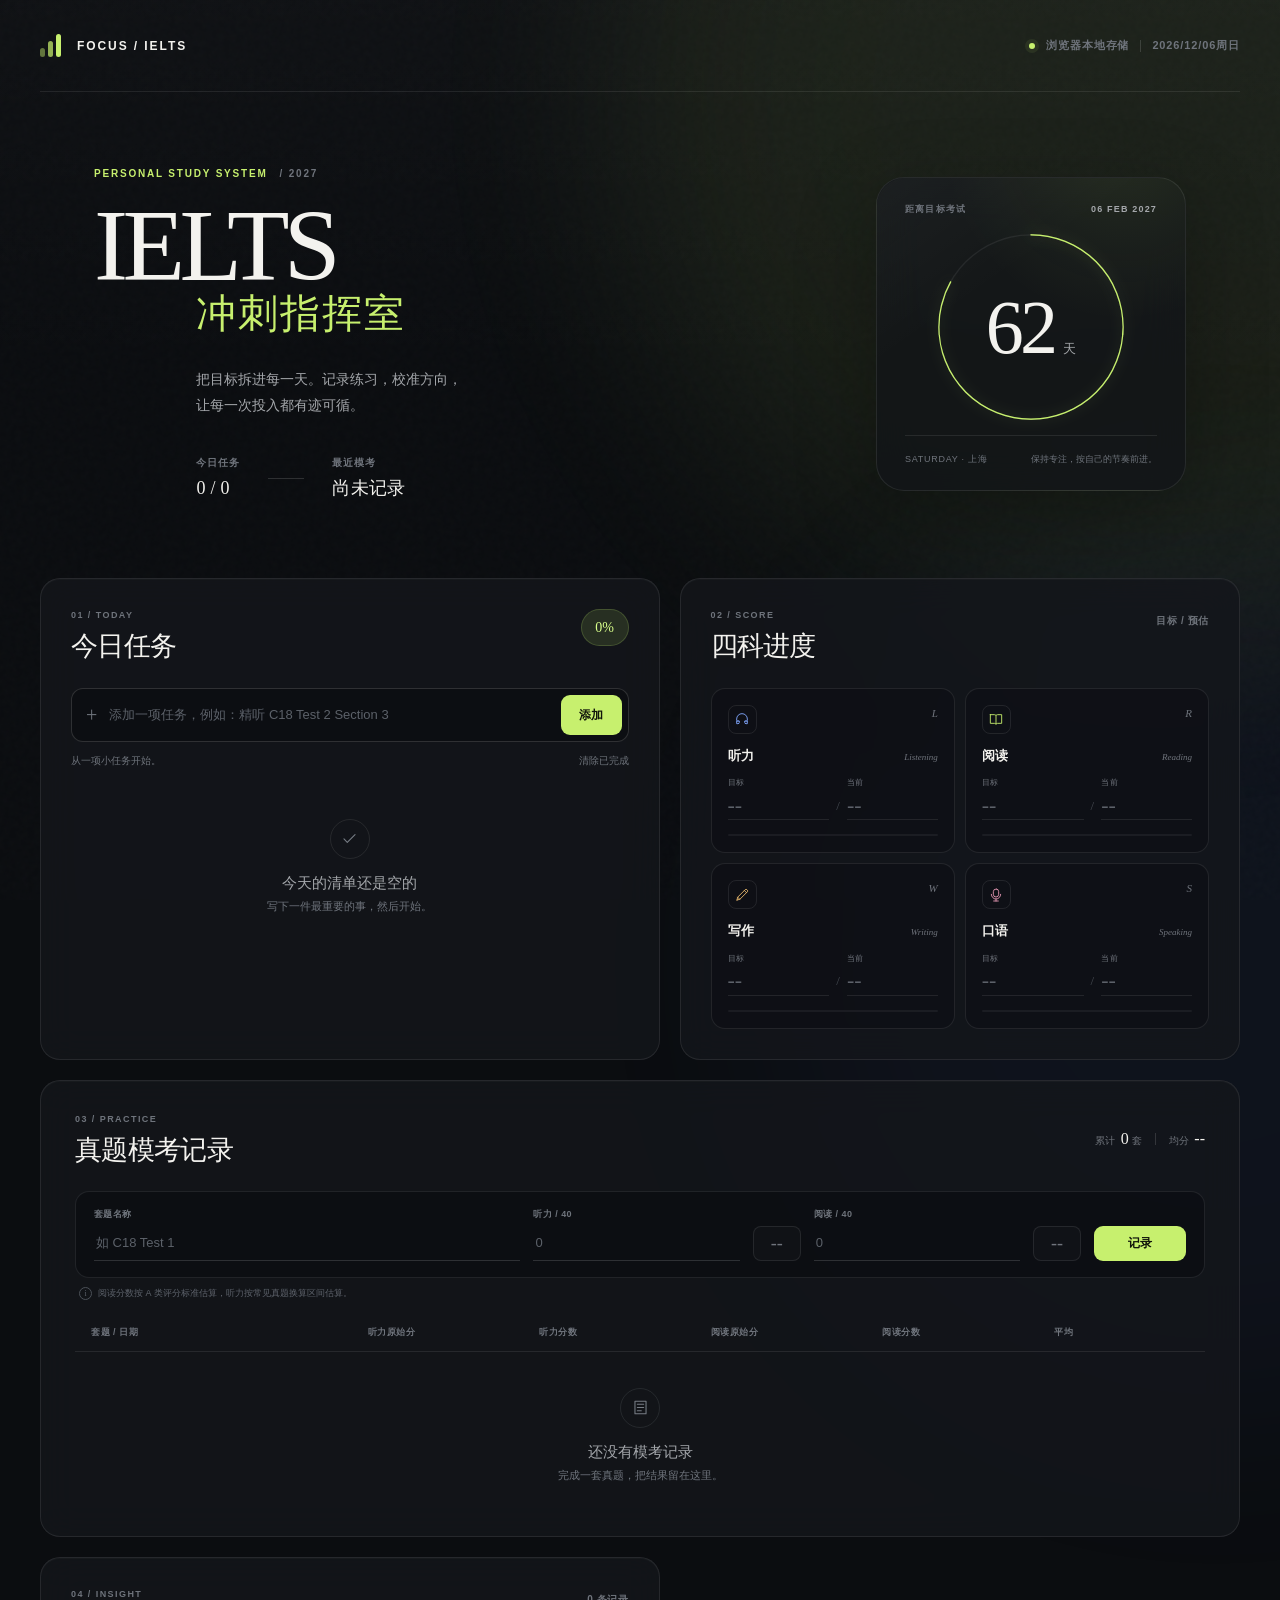
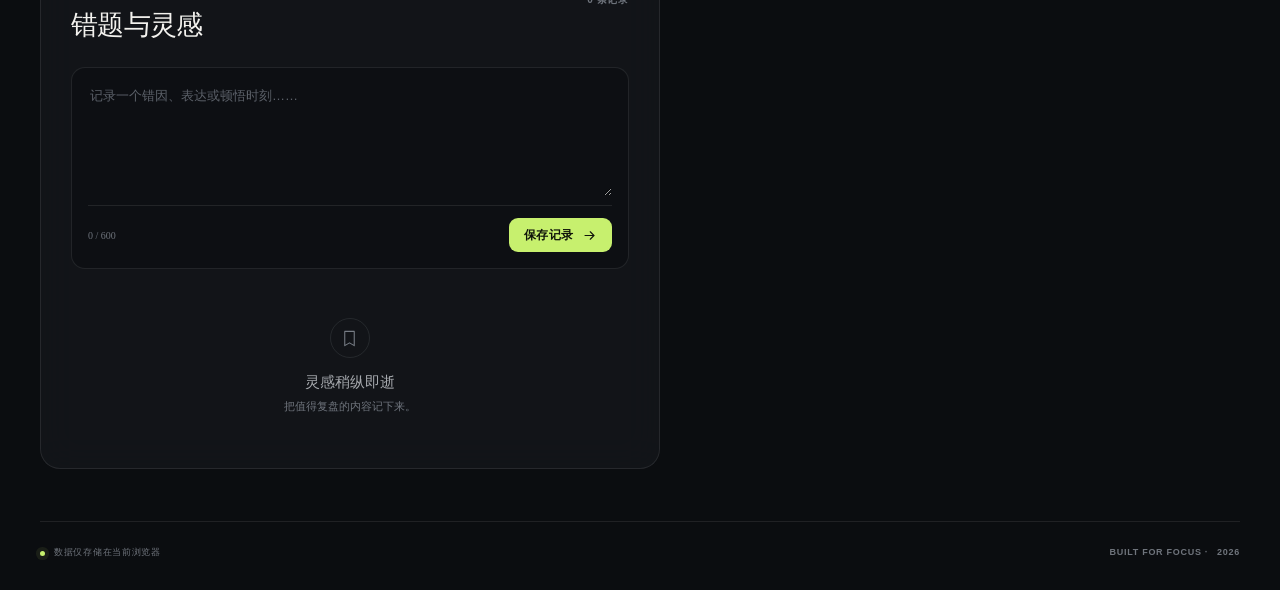
==== commit be7133c9: "Add files via upload" ====
--- a/index.html
+++ b/index.html
@@ -1,1378 +1,383 @@
-<!DOCTYPE html>
+<!doctype html>
 <html lang="zh-CN">
-<head>
-  <meta charset="UTF-8">
-  <meta name="viewport" content="width=device-width, initial-scale=1.0">
-  <meta name="theme-color" content="#090c10">
-  <meta name="description" content="CUBAL 篮球训练计划打卡，记录每一次训练与进步。">
-  <title>CUBAL 训练计划</title>
-  <style>
-    :root {
-      --bg: #090c10;
-      --surface: #11161d;
-      --surface-raised: #171e27;
-      --surface-soft: #1b232d;
-      --line: rgba(255, 255, 255, 0.09);
-      --line-strong: rgba(255, 255, 255, 0.15);
-      --text: #f5f7f3;
-      --muted: #929ca8;
-      --accent: #d6ff3f;
-      --accent-dark: #1a2109;
-      --orange: #ff6a35;
-      --danger: #ff6b6b;
-      --success: #9ce85c;
-      --radius-xl: 28px;
-      --radius-lg: 20px;
-      --radius-md: 14px;
-      --shadow: 0 30px 80px rgba(0, 0, 0, 0.42);
-    }
-
-    * {
-      box-sizing: border-box;
-    }
-
-    html {
-      color-scheme: dark;
-      scroll-behavior: smooth;
-    }
-
-    body {
-      min-width: 320px;
-      min-height: 100vh;
-      margin: 0;
-      overflow-x: hidden;
-      background:
-        radial-gradient(circle at 15% 0%, rgba(214, 255, 63, 0.1), transparent 30rem),
-        radial-gradient(circle at 90% 25%, rgba(255, 106, 53, 0.08), transparent 28rem),
-        var(--bg);
-      color: var(--text);
-      font-family: "Avenir Next", "PingFang SC", "Hiragino Sans GB", "Microsoft YaHei", sans-serif;
-      -webkit-font-smoothing: antialiased;
-    }
-
-    body::before {
-      position: fixed;
-      inset: 0;
-      z-index: -1;
-      background-image:
-        linear-gradient(rgba(255, 255, 255, 0.018) 1px, transparent 1px),
-        linear-gradient(90deg, rgba(255, 255, 255, 0.018) 1px, transparent 1px);
-      background-size: 54px 54px;
-      content: "";
-      mask-image: linear-gradient(to bottom, black, transparent 82%);
-      pointer-events: none;
-    }
-
-    button,
-    input,
-    select,
-    textarea {
-      font: inherit;
-    }
-
-    button {
-      border: 0;
-    }
-
-    button,
-    select {
-      cursor: pointer;
-    }
-
-    :focus-visible {
-      outline: 2px solid var(--accent);
-      outline-offset: 3px;
-    }
-
-    .site-shell {
-      width: min(1120px, calc(100% - 40px));
-      margin: 0 auto;
-      padding: 38px 0 30px;
-    }
-
-    .hero {
-      display: flex;
-      align-items: center;
-      justify-content: space-between;
-      gap: 32px;
-      margin-bottom: 28px;
-      padding: 0 8px;
-    }
-
-    .brand {
-      display: flex;
-      align-items: center;
-      gap: 18px;
-    }
-
-    .brand-mark {
-      position: relative;
-      display: grid;
-      width: 62px;
-      height: 62px;
-      flex: 0 0 62px;
-      place-items: center;
-      overflow: hidden;
-      border: 1px solid rgba(214, 255, 63, 0.3);
-      border-radius: 18px;
-      background: var(--accent);
-      box-shadow: 0 12px 35px rgba(214, 255, 63, 0.14);
-      color: var(--accent-dark);
-    }
-
-    .brand-mark::after {
-      position: absolute;
-      right: -10px;
-      bottom: -17px;
-      width: 42px;
-      height: 42px;
-      border: 9px solid rgba(9, 12, 16, 0.13);
-      border-radius: 50%;
-      content: "";
-    }
-
-    .brand-mark svg {
-      width: 34px;
-      height: 34px;
-    }
-
-    .eyebrow {
-      display: flex;
-      align-items: center;
-      gap: 9px;
-      margin: 0 0 7px;
-      color: var(--accent);
-      font-size: 11px;
-      font-weight: 800;
-      letter-spacing: 0.18em;
-      text-transform: uppercase;
-    }
-
-    .eyebrow::before {
-      width: 17px;
-      height: 2px;
-      background: currentColor;
-      content: "";
-    }
-
-    h1 {
-      margin: 0;
-      font-size: clamp(26px, 4vw, 42px);
-      font-weight: 850;
-      letter-spacing: -0.045em;
-      line-height: 1.08;
-    }
-
-    .hero-subtitle {
-      margin: 9px 0 0;
-      color: var(--muted);
-      font-size: clamp(13px, 1.6vw, 16px);
-      line-height: 1.6;
-    }
-
-    .season-chip {
-      display: flex;
-      align-items: center;
-      gap: 11px;
-      flex: 0 0 auto;
-      padding: 11px 15px;
-      border: 1px solid var(--line);
-      border-radius: 999px;
-      background: rgba(17, 22, 29, 0.72);
-      color: #c5cdd3;
-      font-size: 12px;
-      font-weight: 700;
-      letter-spacing: 0.08em;
-      backdrop-filter: blur(12px);
-    }
-
-    .season-chip span {
-      width: 7px;
-      height: 7px;
-      border-radius: 50%;
-      background: var(--success);
-      box-shadow: 0 0 0 5px rgba(156, 232, 92, 0.09);
-    }
-
-    .training-section {
-      position: relative;
-      width: 100%;
-      max-width: 1080px;
-      margin: 0 auto;
-      overflow: hidden;
-      border: 1px solid var(--line);
-      border-radius: var(--radius-xl);
-      background:
-        linear-gradient(145deg, rgba(255, 255, 255, 0.035), transparent 38%),
-        rgba(17, 22, 29, 0.88);
-      box-shadow: var(--shadow);
-      padding: clamp(26px, 5vw, 54px);
-      backdrop-filter: blur(18px);
-    }
-
-    .training-section::before {
-      position: absolute;
-      top: -125px;
-      right: -110px;
-      width: 310px;
-      height: 310px;
-      border: 1px solid rgba(214, 255, 63, 0.18);
-      border-radius: 50%;
-      box-shadow:
-        0 0 0 46px rgba(214, 255, 63, 0.022),
-        0 0 0 92px rgba(214, 255, 63, 0.012);
-      content: "";
-      pointer-events: none;
-    }
-
-    .section-heading {
-      position: relative;
-      display: flex;
-      align-items: flex-end;
-      justify-content: space-between;
-      gap: 24px;
-      margin-bottom: 30px;
-    }
-
-    .section-kicker {
-      margin: 0 0 8px;
-      color: var(--orange);
-      font-size: 11px;
-      font-weight: 800;
-      letter-spacing: 0.16em;
-      text-transform: uppercase;
-    }
-
-    h2 {
-      margin: 0;
-      font-size: clamp(24px, 3vw, 36px);
-      font-weight: 820;
-      letter-spacing: -0.035em;
-    }
-
-    .section-note {
-      max-width: 360px;
-      margin: 0;
-      color: var(--muted);
-      font-size: 13px;
-      line-height: 1.65;
-      text-align: right;
-    }
-
-    .stats-grid {
-      display: grid;
-      grid-template-columns: repeat(4, minmax(0, 1fr));
-      gap: 12px;
-      margin-bottom: 24px;
-    }
-
-    .stat-card {
-      position: relative;
-      min-height: 126px;
-      overflow: hidden;
-      border: 1px solid var(--line);
-      border-radius: var(--radius-md);
-      background: rgba(255, 255, 255, 0.025);
-      padding: 18px;
-    }
-
-    .stat-card.featured {
-      border-color: rgba(214, 255, 63, 0.24);
-      background: linear-gradient(145deg, rgba(214, 255, 63, 0.12), rgba(214, 255, 63, 0.025));
-    }
-
-    .stat-label {
-      display: block;
-      color: var(--muted);
-      font-size: 11px;
-      font-weight: 700;
-      letter-spacing: 0.08em;
-    }
-
-    .stat-value {
-      display: inline-block;
-      margin-top: 16px;
-      font-family: "DIN Alternate", "Arial Narrow", sans-serif;
-      font-size: clamp(30px, 4vw, 42px);
-      font-weight: 800;
-      letter-spacing: -0.05em;
-      line-height: 1;
-    }
-
-    .stat-unit {
-      margin-left: 5px;
-      color: var(--muted);
-      font-size: 12px;
-      font-weight: 600;
-    }
-
-    .stat-trend {
-      position: absolute;
-      right: 16px;
-      bottom: 15px;
-      color: var(--accent);
-      font-size: 10px;
-      font-weight: 750;
-      letter-spacing: 0.08em;
-    }
-
-    .checkin-form {
-      display: grid;
-      grid-template-columns: repeat(12, minmax(0, 1fr));
-      gap: 14px;
-      border: 1px solid var(--line);
-      border-radius: var(--radius-lg);
-      background: rgba(8, 11, 15, 0.5);
-      padding: clamp(18px, 3vw, 24px);
-    }
-
-    .field {
-      display: flex;
-      flex-direction: column;
-      gap: 8px;
-    }
-
-    fieldset.field {
-      min-width: 0;
-      margin: 0;
-      border: 0;
-      padding: 0;
-    }
-
-    .field.date {
-      grid-column: span 3;
-    }
-
-    .field.type {
-      grid-column: span 3;
-    }
-
-    .field.duration {
-      grid-column: span 2;
-    }
-
-    .field.intensity {
-      grid-column: span 4;
-    }
-
-    .field.notes {
-      grid-column: span 12;
-    }
-
-    .field label {
-      color: #b9c2ca;
-      font-size: 12px;
-      font-weight: 700;
-    }
-
-    .field-label {
-      color: #b9c2ca;
-      font-size: 12px;
-      font-weight: 700;
-    }
-
-    .control {
-      width: 100%;
-      min-height: 48px;
-      border: 1px solid var(--line-strong);
-      border-radius: 12px;
-      background: var(--surface-soft);
-      color: var(--text);
-      padding: 0 14px;
-      transition: border-color 160ms ease, box-shadow 160ms ease, background 160ms ease;
-    }
-
-    .control:hover {
-      border-color: rgba(255, 255, 255, 0.24);
-    }
-
-    .control:focus {
-      border-color: rgba(214, 255, 63, 0.65);
-      outline: 0;
-      box-shadow: 0 0 0 3px rgba(214, 255, 63, 0.08);
-    }
-
-    select.control {
-      appearance: none;
-      background-image:
-        linear-gradient(45deg, transparent 50%, var(--muted) 50%),
-        linear-gradient(135deg, var(--muted) 50%, transparent 50%);
-      background-position:
-        calc(100% - 17px) 21px,
-        calc(100% - 12px) 21px;
-      background-repeat: no-repeat;
-      background-size: 5px 5px;
-      padding-right: 34px;
-    }
-
-    input[type="date"]::-webkit-calendar-picker-indicator {
-      filter: invert(0.72);
-    }
-
-    .intensity-options {
-      display: grid;
-      grid-template-columns: repeat(3, 1fr);
-      gap: 7px;
-      min-height: 48px;
-      border: 1px solid var(--line-strong);
-      border-radius: 12px;
-      background: var(--surface-soft);
-      padding: 4px;
-    }
-
-    .intensity-options input {
-      position: absolute;
-      width: 1px;
-      height: 1px;
-      opacity: 0;
-      pointer-events: none;
-    }
-
-    .intensity-options label {
-      display: grid;
-      min-width: 0;
-      margin: 0;
-      border-radius: 8px;
-      color: var(--muted);
-      font-size: 12px;
-      place-items: center;
-      transition: color 160ms ease, background 160ms ease;
-      cursor: pointer;
-    }
-
-    .intensity-options input:checked + label {
-      background: rgba(214, 255, 63, 0.13);
-      color: var(--accent);
-    }
-
-    .intensity-options input:focus-visible + label {
-      outline: 2px solid var(--accent);
-      outline-offset: -1px;
-    }
-
-    .field.notes .control {
-      min-height: 78px;
-      resize: vertical;
-      padding: 13px 14px;
-      line-height: 1.55;
-    }
-
-    .control::placeholder {
-      color: #68727d;
-    }
-
-    .form-actions {
-      display: flex;
-      align-items: center;
-      justify-content: space-between;
-      grid-column: span 12;
-      gap: 14px;
-      margin-top: 3px;
-    }
-
-    .form-hint {
-      display: flex;
-      align-items: center;
-      gap: 7px;
-      margin: 0;
-      color: #78828c;
-      font-size: 11px;
-      line-height: 1.5;
-    }
-
-    .form-hint svg {
-      flex: 0 0 auto;
-    }
-
-    .actions {
-      display: flex;
-      gap: 10px;
-    }
-
-    .button {
-      display: inline-flex;
-      align-items: center;
-      justify-content: center;
-      gap: 9px;
-      min-height: 48px;
-      border-radius: 12px;
-      padding: 0 20px;
-      font-size: 13px;
-      font-weight: 800;
-      transition: transform 160ms ease, background 160ms ease, border-color 160ms ease;
-    }
-
-    .button:hover {
-      transform: translateY(-1px);
-    }
-
-    .button:active {
-      transform: translateY(0);
-    }
-
-    .button.primary {
-      background: var(--accent);
-      color: var(--accent-dark);
-      box-shadow: 0 10px 28px rgba(214, 255, 63, 0.12);
-    }
-
-    .button.primary:hover {
-      background: #e2ff78;
-    }
-
-    .button.secondary {
-      border: 1px solid var(--line-strong);
-      background: transparent;
-      color: #d8dde1;
-    }
-
-    .button.secondary:hover,
-    .button.secondary[aria-expanded="true"] {
-      border-color: rgba(214, 255, 63, 0.4);
-      background: rgba(214, 255, 63, 0.06);
-      color: var(--accent);
-    }
-
-    .button svg {
-      width: 17px;
-      height: 17px;
-    }
-
-    .history-panel {
-      display: grid;
-      grid-template-rows: 0fr;
-      opacity: 0;
-      transition: grid-template-rows 300ms ease, opacity 220ms ease, margin 300ms ease;
-    }
-
-    .history-panel.is-open {
-      grid-template-rows: 1fr;
-      opacity: 1;
-      margin-top: 18px;
-    }
-
-    .history-inner {
-      min-height: 0;
-      overflow: hidden;
-    }
-
-    .history-card {
-      border: 1px solid var(--line);
-      border-radius: var(--radius-lg);
-      background: rgba(8, 11, 15, 0.48);
-      padding: clamp(18px, 3vw, 24px);
-    }
-
-    .history-header {
-      display: flex;
-      align-items: center;
-      justify-content: space-between;
-      gap: 16px;
-      margin-bottom: 14px;
-    }
-
-    .history-title {
-      margin: 0;
-      font-size: 15px;
-      letter-spacing: -0.01em;
-    }
-
-    .history-count {
-      color: var(--muted);
-      font-size: 11px;
-      font-weight: 650;
-    }
-
-    .history-list {
-      display: grid;
-      gap: 9px;
-      max-height: 330px;
-      margin: 0;
-      overflow-y: auto;
-      padding: 0 3px 0 0;
-      list-style: none;
-      scrollbar-color: #39434e transparent;
-      scrollbar-width: thin;
-    }
-
-    .history-item {
-      display: grid;
-      grid-template-columns: 62px minmax(0, 1fr) auto auto 30px;
-      align-items: center;
-      gap: 16px;
-      border: 1px solid rgba(255, 255, 255, 0.055);
-      border-radius: 12px;
-      background: rgba(255, 255, 255, 0.025);
-      padding: 13px 14px;
-    }
-
-    .history-date {
-      display: grid;
-      color: var(--accent);
-      font-family: "DIN Alternate", "Arial Narrow", sans-serif;
-      font-size: 16px;
-      font-weight: 800;
-      line-height: 1.1;
-      text-align: center;
-    }
-
-    .history-date small {
-      margin-top: 4px;
-      color: var(--muted);
-      font-family: "Avenir Next", "PingFang SC", sans-serif;
-      font-size: 9px;
-      font-weight: 700;
-      letter-spacing: 0.06em;
-    }
-
-    .history-info {
-      min-width: 0;
-    }
-
-    .history-info strong {
-      display: block;
-      overflow: hidden;
-      font-size: 13px;
-      text-overflow: ellipsis;
-      white-space: nowrap;
-    }
-
-    .history-info p {
-      overflow: hidden;
-      margin: 5px 0 0;
-      color: var(--muted);
-      font-size: 11px;
-      line-height: 1.4;
-      text-overflow: ellipsis;
-      white-space: nowrap;
-    }
-
-    .history-duration,
-    .badge {
-      border-radius: 999px;
-      padding: 6px 9px;
-      font-size: 10px;
-      font-weight: 750;
-      white-space: nowrap;
-    }
-
-    .history-duration {
-      background: rgba(255, 255, 255, 0.055);
-      color: #c2c9d0;
-    }
-
-    .badge {
-      background: rgba(214, 255, 63, 0.08);
-      color: var(--accent);
-    }
-
-    .badge.medium {
-      background: rgba(255, 170, 63, 0.09);
-      color: #ffbd66;
-    }
-
-    .badge.high {
-      background: rgba(255, 106, 53, 0.1);
-      color: #ff8c61;
-    }
-
-    .delete-record {
-      display: grid;
-      width: 30px;
-      height: 30px;
-      border-radius: 8px;
-      background: transparent;
-      color: #69737d;
-      place-items: center;
-      transition: color 160ms ease, background 160ms ease;
-    }
-
-    .delete-record:hover {
-      background: rgba(255, 107, 107, 0.08);
-      color: var(--danger);
-    }
-
-    .delete-record svg {
-      width: 15px;
-      height: 15px;
-    }
-
-    .empty-state {
-      display: grid;
-      min-height: 130px;
-      border: 1px dashed var(--line-strong);
-      border-radius: 12px;
-      color: #707b86;
-      font-size: 12px;
-      text-align: center;
-      place-items: center;
-    }
-
-    .empty-state svg {
-      display: block;
-      width: 28px;
-      height: 28px;
-      margin: 0 auto 8px;
-      color: #414b56;
-    }
-
-    .toast {
-      position: fixed;
-      bottom: 28px;
-      left: 50%;
-      z-index: 20;
-      display: flex;
-      align-items: center;
-      gap: 9px;
-      max-width: calc(100% - 32px);
-      border: 1px solid rgba(214, 255, 63, 0.25);
-      border-radius: 999px;
-      background: #1c2412;
-      box-shadow: 0 14px 40px rgba(0, 0, 0, 0.4);
-      color: #e9ff9d;
-      padding: 11px 17px;
-      font-size: 12px;
-      font-weight: 700;
-      opacity: 0;
-      pointer-events: none;
-      transform: translate(-50%, 12px);
-      transition: opacity 200ms ease, transform 200ms ease;
-    }
-
-    .toast.is-visible {
-      opacity: 1;
-      transform: translate(-50%, 0);
-    }
-
-    .toast.error {
-      border-color: rgba(255, 107, 107, 0.26);
-      background: #281516;
-      color: #ffc0c0;
-    }
-
-    .site-footer {
-      display: flex;
-      align-items: center;
-      justify-content: center;
-      gap: 10px;
-      padding-top: 22px;
-      color: #56606a;
-      font-size: 10px;
-      font-weight: 750;
-      letter-spacing: 0.14em;
-      text-transform: uppercase;
-    }
-
-    .site-footer::before,
-    .site-footer::after {
-      width: 22px;
-      height: 1px;
-      background: currentColor;
-      content: "";
-    }
-
-    @media (max-width: 760px) {
-      .site-shell {
-        width: min(100% - 24px, 1080px);
-        padding-top: 24px;
-      }
-
-      .hero {
-        align-items: flex-start;
-        gap: 12px;
-        margin-bottom: 20px;
-        padding: 0 4px;
-      }
-
-      .brand {
-        gap: 12px;
-      }
-
-      .brand-mark {
-        width: 50px;
-        height: 50px;
-        flex-basis: 50px;
-        border-radius: 15px;
-      }
-
-      .brand-mark svg {
-        width: 27px;
-        height: 27px;
-      }
-
-      .season-chip {
-        display: none;
-      }
-
-      .training-section {
-        border-radius: 22px;
-        padding: 22px 16px;
-      }
-
-      .section-heading {
-        align-items: flex-start;
-        margin-bottom: 22px;
-      }
-
-      .section-note {
-        display: none;
-      }
-
-      .stats-grid {
-        grid-template-columns: repeat(2, minmax(0, 1fr));
-      }
-
-      .stat-card {
-        min-height: 108px;
-        padding: 15px;
-      }
-
-      .stat-value {
-        margin-top: 14px;
-      }
-
-      .checkin-form {
-        gap: 12px;
-        padding: 16px;
-      }
-
-      .field.date,
-      .field.type {
-        grid-column: span 6;
-      }
-
-      .field.duration {
-        grid-column: span 4;
-      }
-
-      .field.intensity {
-        grid-column: span 8;
-      }
-
-      .form-actions {
-        align-items: stretch;
-        flex-direction: column;
-      }
-
-      .form-hint {
-        order: 2;
-      }
-
-      .actions {
-        display: grid;
-        grid-template-columns: 1fr 1fr;
-      }
-
-      .button {
-        padding: 0 13px;
-      }
-
-      .history-item {
-        grid-template-columns: 50px minmax(0, 1fr) auto;
-        grid-template-rows: auto auto;
-        gap: 10px;
-      }
-
-      .history-date {
-        grid-column: 1;
-        grid-row: 1 / span 2;
-      }
-
-      .history-info {
-        grid-column: 2;
-        grid-row: 1;
-      }
-
-      .history-duration {
-        display: none;
-      }
-
-      .badge {
-        grid-column: 3;
-        grid-row: 1;
-      }
-
-      .delete-record {
-        grid-column: 3;
-        grid-row: 2;
-      }
-    }
-
-    @media (max-width: 460px) {
-      h1 {
-        font-size: 24px;
-      }
-
-      .hero-subtitle {
-        font-size: 12px;
-      }
-
-      .stats-grid {
-        gap: 8px;
-      }
-
-      .stat-value {
-        font-size: 30px;
-      }
-
-      .field.date,
-      .field.type,
-      .field.duration,
-      .field.intensity {
-        grid-column: span 12;
-      }
-
-      .actions {
-        grid-template-columns: 1fr;
-      }
-
-      .button {
-        width: 100%;
-      }
-    }
-
-    @media (prefers-reduced-motion: reduce) {
-      *,
-      *::before,
-      *::after {
-        scroll-behavior: auto !important;
-        transition-duration: 0.01ms !important;
-      }
-    }
-  </style>
-</head>
-<body>
-  <main class="site-shell">
-    <header class="hero">
-      <div class="brand">
-        <div class="brand-mark" aria-hidden="true">
-          <svg viewBox="0 0 24 24" fill="none">
-            <circle cx="12" cy="12" r="9.25" stroke="currentColor" stroke-width="1.6"/>
-            <path d="M3 12h18M12 2.75c3.1 2.55 4.65 5.63 4.65 9.25S15.1 18.7 12 21.25C8.9 18.7 7.35 15.62 7.35 12S8.9 5.3 12 2.75Z" stroke="currentColor" stroke-width="1.35"/>
-            <path d="M5.7 5.1c2.15 1.15 6.5 1.55 12.6.55M5.7 18.9c2.15-1.15 6.5-1.55 12.6-.55" stroke="currentColor" stroke-width="1.35"/>
-          </svg>
-        </div>
-        <div>
-          <p class="eyebrow">Player Development</p>
-          <h1>CUBAL 训练计划</h1>
-          <p class="hero-subtitle">记录每一次汗水，见证通往 CUBAL 的每一步</p>
-        </div>
-      </div>
-      <div class="season-chip" aria-label="训练季进行中">
-        <span aria-hidden="true"></span>
-        2026 TRAINING SEASON
+  <head>
+    <meta charset="UTF-8" />
+    <meta name="viewport" content="width=device-width, initial-scale=1.0" />
+    <meta
+      name="description"
+      content="一个专注、轻盈的雅思备考空间，记录每日任务、四科目标、真题模考与错题灵感。"
+    />
+    <meta name="theme-color" content="#0b0d10" />
+    <title>IELTS 冲刺指挥室</title>
+    <link rel="stylesheet" href="styles.css" />
+  </head>
+  <body>
+    <div class="ambient ambient-one" aria-hidden="true"></div>
+    <div class="ambient ambient-two" aria-hidden="true"></div>
+    <div class="noise" aria-hidden="true"></div>
+
+    <header class="site-header">
+      <a class="brand" href="#top" aria-label="返回页面顶部">
+        <span class="brand-mark" aria-hidden="true">
+          <span></span>
+          <span></span>
+          <span></span>
+        </span>
+        <span class="brand-name">FOCUS / IELTS</span>
+      </a>
+      <div class="header-meta">
+        <span class="status-dot" aria-hidden="true"></span>
+        <span>浏览器本地存储</span>
+        <span class="meta-divider" aria-hidden="true"></span>
+        <span id="current-date">--</span>
       </div>
     </header>
 
-    <section class="training-section" aria-labelledby="training-title">
-      <div class="section-heading">
-        <div>
-          <p class="section-kicker">Daily Check-in / 训练日志</p>
-          <h2 id="training-title">篮球训练打卡</h2>
+    <main id="top">
+      <section class="hero" aria-labelledby="page-title">
+        <div class="hero-copy">
+          <p class="eyebrow"><span>PERSONAL STUDY SYSTEM</span> / 2027</p>
+          <h1 id="page-title">
+            IELTS
+            <span>冲刺指挥室</span>
+          </h1>
+          <p class="hero-description">
+            把目标拆进每一天。记录练习，校准方向，<br />
+            让每一次投入都有迹可循。
+          </p>
+
+          <div class="hero-summary" aria-label="今日概览">
+            <div class="summary-item">
+              <span class="summary-label">今日任务</span>
+              <strong id="summary-tasks">0 / 0</strong>
+            </div>
+            <div class="summary-line" aria-hidden="true"></div>
+            <div class="summary-item">
+              <span class="summary-label">最近模考</span>
+              <strong id="summary-mock">尚未记录</strong>
+            </div>
+          </div>
         </div>
-        <p class="section-note">专注每一次训练。把今天完成的内容留在记录里，持续累积属于你的进步。</p>
+
+        <aside class="countdown-card" aria-label="考试倒计时">
+          <div class="countdown-topline">
+            <span>距离目标考试</span>
+            <span class="target-date">06 FEB 2027</span>
+          </div>
+          <div class="countdown-visual">
+            <svg class="countdown-ring" viewBox="0 0 180 180" aria-hidden="true">
+              <circle class="ring-track" cx="90" cy="90" r="79"></circle>
+              <circle id="ring-progress" class="ring-progress" cx="90" cy="90" r="79"></circle>
+            </svg>
+            <div class="countdown-value">
+              <strong id="countdown-days">--</strong>
+              <span>天</span>
+            </div>
+          </div>
+          <div class="countdown-caption">
+            <p>SATURDAY · 上海</p>
+            <p id="countdown-note">保持专注，按自己的节奏前进。</p>
+          </div>
+        </aside>
+      </section>
+
+      <div class="dashboard-grid">
+        <section class="panel panel-tasks reveal" aria-labelledby="tasks-title">
+          <div class="panel-heading">
+            <div>
+              <span class="section-index">01 / TODAY</span>
+              <h2 id="tasks-title">今日任务</h2>
+            </div>
+            <div class="task-progress-pill" id="task-progress-pill">0%</div>
+          </div>
+
+          <form class="task-form" id="task-form" autocomplete="off">
+            <label class="sr-only" for="task-input">添加今日任务</label>
+            <span class="input-plus" aria-hidden="true">+</span>
+            <input
+              id="task-input"
+              name="task"
+              type="text"
+              maxlength="120"
+              placeholder="添加一项任务，例如：精听 C18 Test 2 Section 3"
+              required
+            />
+            <button class="button button-primary" type="submit">添加</button>
+          </form>
+
+          <div class="task-meta">
+            <p id="task-encouragement">从一项小任务开始。</p>
+            <button class="text-button hidden" id="clear-completed" type="button">
+              清除已完成
+            </button>
+          </div>
+
+          <ul class="task-list" id="task-list" aria-live="polite"></ul>
+
+          <div class="empty-state" id="task-empty">
+            <span class="empty-icon" aria-hidden="true">
+              <svg viewBox="0 0 24 24">
+                <path d="M5 12.5 9.2 17 19 7" />
+              </svg>
+            </span>
+            <p>今天的清单还是空的</p>
+            <span>写下一件最重要的事，然后开始。</span>
+          </div>
+        </section>
+
+        <section class="panel panel-scores reveal" aria-labelledby="scores-title">
+          <div class="panel-heading">
+            <div>
+              <span class="section-index">02 / SCORE</span>
+              <h2 id="scores-title">四科进度</h2>
+            </div>
+            <span class="panel-hint">目标 / 预估</span>
+          </div>
+
+          <div class="score-grid" id="score-grid">
+            <article class="score-card" data-subject="listening">
+              <div class="score-card-head">
+                <div class="subject-icon icon-listening" aria-hidden="true">
+                  <svg viewBox="0 0 24 24">
+                    <path d="M4 14v-2a8 8 0 0 1 16 0v2" />
+                    <path d="M18 15h2v4h-2a2 2 0 0 1-2-2v-2h2Zm-12 0H4v4h2a2 2 0 0 0 2-2v-2H6Z" />
+                  </svg>
+                </div>
+                <span class="subject-code">L</span>
+              </div>
+              <div class="subject-name">
+                <h3>听力</h3>
+                <span>Listening</span>
+              </div>
+              <div class="score-inputs">
+                <label>
+                  <span>目标</span>
+                  <input class="score-input" data-field="target" type="number" min="1" max="9" step="0.5" inputmode="decimal" placeholder="--" aria-label="听力目标分数" />
+                </label>
+                <span class="score-separator">/</span>
+                <label>
+                  <span>当前</span>
+                  <input class="score-input" data-field="current" type="number" min="1" max="9" step="0.5" inputmode="decimal" placeholder="--" aria-label="听力当前预估分数" />
+                </label>
+              </div>
+              <div class="mini-track" aria-hidden="true"><span></span></div>
+            </article>
+
+            <article class="score-card" data-subject="reading">
+              <div class="score-card-head">
+                <div class="subject-icon icon-reading" aria-hidden="true">
+                  <svg viewBox="0 0 24 24">
+                    <path d="M3.5 5.5h6a3 3 0 0 1 2.5 1.3 3 3 0 0 1 2.5-1.3h6v13h-6a3 3 0 0 0-2.5 1.3 3 3 0 0 0-2.5-1.3h-6v-13Z" />
+                    <path d="M12 6.8v13" />
+                  </svg>
+                </div>
+                <span class="subject-code">R</span>
+              </div>
+              <div class="subject-name">
+                <h3>阅读</h3>
+                <span>Reading</span>
+              </div>
+              <div class="score-inputs">
+                <label>
+                  <span>目标</span>
+                  <input class="score-input" data-field="target" type="number" min="1" max="9" step="0.5" inputmode="decimal" placeholder="--" aria-label="阅读目标分数" />
+                </label>
+                <span class="score-separator">/</span>
+                <label>
+                  <span>当前</span>
+                  <input class="score-input" data-field="current" type="number" min="1" max="9" step="0.5" inputmode="decimal" placeholder="--" aria-label="阅读当前预估分数" />
+                </label>
+              </div>
+              <div class="mini-track" aria-hidden="true"><span></span></div>
+            </article>
+
+            <article class="score-card" data-subject="writing">
+              <div class="score-card-head">
+                <div class="subject-icon icon-writing" aria-hidden="true">
+                  <svg viewBox="0 0 24 24">
+                    <path d="m15.5 5.2 3.3 3.3M4.5 19.5l1-4.2L16.8 4a1.8 1.8 0 0 1 2.5 0l.7.7a1.8 1.8 0 0 1 0 2.5L8.7 18.5l-4.2 1Z" />
+                    <path d="m5.5 15.3 3.2 3.2" />
+                  </svg>
+                </div>
+                <span class="subject-code">W</span>
+              </div>
+              <div class="subject-name">
+                <h3>写作</h3>
+                <span>Writing</span>
+              </div>
+              <div class="score-inputs">
+                <label>
+                  <span>目标</span>
+                  <input class="score-input" data-field="target" type="number" min="1" max="9" step="0.5" inputmode="decimal" placeholder="--" aria-label="写作目标分数" />
+                </label>
+                <span class="score-separator">/</span>
+                <label>
+                  <span>当前</span>
+                  <input class="score-input" data-field="current" type="number" min="1" max="9" step="0.5" inputmode="decimal" placeholder="--" aria-label="写作当前预估分数" />
+                </label>
+              </div>
+              <div class="mini-track" aria-hidden="true"><span></span></div>
+            </article>
+
+            <article class="score-card" data-subject="speaking">
+              <div class="score-card-head">
+                <div class="subject-icon icon-speaking" aria-hidden="true">
+                  <svg viewBox="0 0 24 24">
+                    <rect x="8" y="3" width="8" height="12" rx="4" />
+                    <path d="M5 11a7 7 0 0 0 14 0M12 18v3M8.5 21h7" />
+                  </svg>
+                </div>
+                <span class="subject-code">S</span>
+              </div>
+              <div class="subject-name">
+                <h3>口语</h3>
+                <span>Speaking</span>
+              </div>
+              <div class="score-inputs">
+                <label>
+                  <span>目标</span>
+                  <input class="score-input" data-field="target" type="number" min="1" max="9" step="0.5" inputmode="decimal" placeholder="--" aria-label="口语目标分数" />
+                </label>
+                <span class="score-separator">/</span>
+                <label>
+                  <span>当前</span>
+                  <input class="score-input" data-field="current" type="number" min="1" max="9" step="0.5" inputmode="decimal" placeholder="--" aria-label="口语当前预估分数" />
+                </label>
+              </div>
+              <div class="mini-track" aria-hidden="true"><span></span></div>
+            </article>
+          </div>
+        </section>
+
+        <section class="panel panel-mocks reveal" aria-labelledby="mocks-title">
+          <div class="panel-heading mock-heading">
+            <div>
+              <span class="section-index">03 / PRACTICE</span>
+              <h2 id="mocks-title">真题模考记录</h2>
+            </div>
+            <div class="mock-summary" aria-label="模考统计">
+              <span>累计 <strong id="mock-count">0</strong> 套</span>
+              <span class="meta-divider" aria-hidden="true"></span>
+              <span>均分 <strong id="mock-average">--</strong></span>
+            </div>
+          </div>
+
+          <form class="mock-form" id="mock-form" autocomplete="off">
+            <label class="mock-field mock-name">
+              <span>套题名称</span>
+              <input id="mock-name" type="text" maxlength="40" placeholder="如 C18 Test 1" required />
+            </label>
+            <label class="mock-field">
+              <span>听力 / 40</span>
+              <input id="mock-listening" type="number" min="0" max="40" step="1" inputmode="numeric" placeholder="0" required />
+            </label>
+            <span class="preview-band" id="listening-preview" aria-live="polite">--</span>
+            <label class="mock-field">
+              <span>阅读 / 40</span>
+              <input id="mock-reading" type="number" min="0" max="40" step="1" inputmode="numeric" placeholder="0" required />
+            </label>
+            <span class="preview-band" id="reading-preview" aria-live="polite">--</span>
+            <button class="button button-primary mock-submit" type="submit">记录</button>
+          </form>
+          <p class="form-footnote">
+            <span aria-hidden="true">i</span>
+            阅读分数按 A 类评分标准估算，听力按常见真题换算区间估算。
+          </p>
+
+          <div class="table-wrap">
+            <table class="mock-table">
+              <thead>
+                <tr>
+                  <th scope="col">套题 / 日期</th>
+                  <th scope="col">听力原始分</th>
+                  <th scope="col">听力分数</th>
+                  <th scope="col">阅读原始分</th>
+                  <th scope="col">阅读分数</th>
+                  <th scope="col">平均</th>
+                  <th scope="col"><span class="sr-only">操作</span></th>
+                </tr>
+              </thead>
+              <tbody id="mock-list"></tbody>
+            </table>
+            <div class="empty-state table-empty" id="mock-empty">
+              <span class="empty-icon" aria-hidden="true">
+                <svg viewBox="0 0 24 24">
+                  <path d="M5 4h14v16H5zM8 8h8M8 12h8M8 16h5" />
+                </svg>
+              </span>
+              <p>还没有模考记录</p>
+              <span>完成一套真题，把结果留在这里。</span>
+            </div>
+          </div>
+        </section>
+
+        <section class="panel panel-notes reveal" aria-labelledby="notes-title">
+          <div class="panel-heading">
+            <div>
+              <span class="section-index">04 / INSIGHT</span>
+              <h2 id="notes-title">错题与灵感</h2>
+            </div>
+            <span class="panel-hint" id="note-count">0 条记录</span>
+          </div>
+
+          <form class="note-form" id="note-form">
+            <label class="sr-only" for="note-input">记录错题或灵感</label>
+            <textarea
+              id="note-input"
+              maxlength="600"
+              rows="5"
+              placeholder="记录一个错因、表达或顿悟时刻……"
+              required
+            ></textarea>
+            <div class="note-form-foot">
+              <span><span id="note-chars">0</span> / 600</span>
+              <button class="button button-primary" type="submit">
+                保存记录
+                <svg viewBox="0 0 20 20" aria-hidden="true">
+                  <path d="M4 10h11M11 5l5 5-5 5" />
+                </svg>
+              </button>
+            </div>
+          </form>
+
+          <div class="notes-list" id="notes-list" aria-live="polite"></div>
+          <div class="empty-state notes-empty" id="notes-empty">
+            <span class="empty-icon" aria-hidden="true">
+              <svg viewBox="0 0 24 24">
+                <path d="M6 3h12v18l-6-3.5L6 21V3Z" />
+              </svg>
+            </span>
+            <p>灵感稍纵即逝</p>
+            <span>把值得复盘的内容记下来。</span>
+          </div>
+        </section>
       </div>
-
-      <div class="stats-grid" aria-label="打卡数据面板">
-        <article class="stat-card featured">
-          <span class="stat-label">本月训练</span>
-          <span class="stat-value" id="monthly-count">0</span>
-          <span class="stat-unit">次</span>
-          <span class="stat-trend">KEEP GOING</span>
-        </article>
-        <article class="stat-card">
-          <span class="stat-label">连续打卡</span>
-          <span class="stat-value" id="streak-count">0</span>
-          <span class="stat-unit">天</span>
-          <span class="stat-trend">STREAK</span>
-        </article>
-        <article class="stat-card">
-          <span class="stat-label">累计训练</span>
-          <span class="stat-value" id="total-count">0</span>
-          <span class="stat-unit">次</span>
-          <span class="stat-trend">ALL TIME</span>
-        </article>
-        <article class="stat-card">
-          <span class="stat-label">累计时长</span>
-          <span class="stat-value" id="total-minutes">0</span>
-          <span class="stat-unit">分钟</span>
-          <span class="stat-trend">EFFORT</span>
-        </article>
-      </div>
-
-      <form class="checkin-form" id="checkin-form" novalidate>
-        <div class="field date">
-          <label for="training-date">训练日期</label>
-          <input class="control" id="training-date" name="date" type="date" required>
-        </div>
-
-        <div class="field type">
-          <label for="training-type">训练项目</label>
-          <select class="control" id="training-type" name="type" required>
-            <option value="投篮训练">投篮训练</option>
-            <option value="运球训练">运球训练</option>
-            <option value="体能训练">体能训练</option>
-            <option value="力量训练">力量训练</option>
-            <option value="战术训练">战术训练</option>
-            <option value="实战对抗">实战对抗</option>
-            <option value="恢复训练">恢复训练</option>
-          </select>
-        </div>
-
-        <div class="field duration">
-          <label for="training-duration">训练时长</label>
-          <input class="control" id="training-duration" name="duration" type="number" min="1" max="600" step="1" inputmode="numeric" placeholder="分钟" required>
-        </div>
-
-        <fieldset class="field intensity">
-          <legend class="field-label">训练强度</legend>
-          <div class="intensity-options">
-            <input id="intensity-low" name="intensity" type="radio" value="轻松">
-            <label for="intensity-low">轻松</label>
-            <input id="intensity-medium" name="intensity" type="radio" value="适中" checked>
-            <label for="intensity-medium">适中</label>
-            <input id="intensity-high" name="intensity" type="radio" value="高强度">
-            <label for="intensity-high">高强度</label>
-          </div>
-        </fieldset>
-
-        <div class="field notes">
-          <label for="training-notes">训练记录 <span style="color:#69737d;font-weight:500">（选填）</span></label>
-          <textarea class="control" id="training-notes" name="notes" maxlength="160" placeholder="例如：三分球 200 次，命中率 42%；重点调整出手节奏。"></textarea>
-        </div>
-
-        <div class="form-actions">
-          <p class="form-hint">
-            <svg width="14" height="14" viewBox="0 0 24 24" fill="none" aria-hidden="true">
-              <path d="M12 3 5 6.5v5.2c0 4.25 2.8 7.6 7 9.3 4.2-1.7 7-5.05 7-9.3V6.5L12 3Z" stroke="currentColor" stroke-width="1.7"/>
-              <path d="m9.2 12 1.8 1.8 4-4.1" stroke="currentColor" stroke-width="1.7" stroke-linecap="round" stroke-linejoin="round"/>
-            </svg>
-            训练记录仅保存在当前浏览器中
-          </p>
-          <div class="actions">
-            <button class="button secondary" id="history-toggle" type="button" aria-expanded="false" aria-controls="history-panel">
-              <svg viewBox="0 0 24 24" fill="none" aria-hidden="true">
-                <path d="M4 12a8 8 0 1 0 2.35-5.65L4 8.7M4 4v4.7h4.7" stroke="currentColor" stroke-width="1.7" stroke-linecap="round" stroke-linejoin="round"/>
-                <path d="M12 7.5V12l3 1.8" stroke="currentColor" stroke-width="1.7" stroke-linecap="round"/>
-              </svg>
-              历史记录
-            </button>
-            <button class="button primary" type="submit">
-              <svg viewBox="0 0 24 24" fill="none" aria-hidden="true">
-                <path d="M12 5v14M5 12h14" stroke="currentColor" stroke-width="2" stroke-linecap="round"/>
-              </svg>
-              完成打卡
-            </button>
-          </div>
-        </div>
-      </form>
-
-      <div class="history-panel" id="history-panel">
-        <div class="history-inner">
-          <div class="history-card">
-            <div class="history-header">
-              <h3 class="history-title">最近训练记录</h3>
-              <span class="history-count" id="history-count">共 0 条记录</span>
-            </div>
-            <ul class="history-list" id="history-list" aria-live="polite"></ul>
-          </div>
-        </div>
-      </div>
-    </section>
-
-    <footer class="site-footer">Every rep counts</footer>
-  </main>
-
-  <div class="toast" id="toast" role="status" aria-live="polite">
-    <svg width="15" height="15" viewBox="0 0 24 24" fill="none" aria-hidden="true">
-      <path d="m5 12.5 4.2 4.2L19 6.8" stroke="currentColor" stroke-width="2.2" stroke-linecap="round" stroke-linejoin="round"/>
-    </svg>
-    <span id="toast-message"></span>
-  </div>
-
-  <script>
-    (() => {
-      "use strict";
-
-      const STORAGE_KEY = "cubal-training-checkins";
-      const form = document.getElementById("checkin-form");
-      const dateInput = document.getElementById("training-date");
-      const typeInput = document.getElementById("training-type");
-      const durationInput = document.getElementById("training-duration");
-      const notesInput = document.getElementById("training-notes");
-      const historyToggle = document.getElementById("history-toggle");
-      const historyPanel = document.getElementById("history-panel");
-      const historyList = document.getElementById("history-list");
-      const historyCount = document.getElementById("history-count");
-      const toast = document.getElementById("toast");
-      const toastMessage = document.getElementById("toast-message");
-
-      let records = loadRecords();
-      let toastTimer;
-
-      function localDateKey(date = new Date()) {
-        const year = date.getFullYear();
-        const month = String(date.getMonth() + 1).padStart(2, "0");
-        const day = String(date.getDate()).padStart(2, "0");
-        return `${year}-${month}-${day}`;
-      }
-
-      function parseLocalDate(dateKey) {
-        const [year, month, day] = dateKey.split("-").map(Number);
-        return new Date(year, month - 1, day);
-      }
-
-      function normalizeRecord(record) {
-        if (!record || typeof record !== "object") return null;
-
-        const date = String(record.date || "");
-        const duration = Number(record.duration);
-        const type = String(record.type || "篮球训练");
-        const intensity = ["轻松", "适中", "高强度"].includes(record.intensity)
-          ? record.intensity
-          : "适中";
-
-        if (!/^\d{4}-\d{2}-\d{2}$/.test(date) || !Number.isFinite(duration) || duration <= 0) {
-          return null;
-        }
-
-        return {
-          id: String(record.id || `${Date.now()}-${Math.random().toString(16).slice(2)}`),
-          date,
-          type,
-          duration: Math.min(Math.round(duration), 600),
-          intensity,
-          notes: String(record.notes || "").slice(0, 160),
-          createdAt: Number(record.createdAt) || Date.now()
-        };
-      }
-
-      function loadRecords() {
-        try {
-          const saved = JSON.parse(localStorage.getItem(STORAGE_KEY) || "[]");
-          if (!Array.isArray(saved)) return [];
-          return saved.map(normalizeRecord).filter(Boolean);
-        } catch (error) {
-          console.warn("无法读取训练记录：", error);
-          return [];
-        }
-      }
-
-      function saveRecords() {
-        try {
-          localStorage.setItem(STORAGE_KEY, JSON.stringify(records));
-          return true;
-        } catch (error) {
-          console.warn("无法保存训练记录：", error);
-          showToast("浏览器存储不可用，本次记录未能保存", true);
-          return false;
-        }
-      }
-
-      function sortRecords(items) {
-        return [...items].sort((a, b) => {
-          const dateDiff = b.date.localeCompare(a.date);
-          return dateDiff || b.createdAt - a.createdAt;
-        });
-      }
-
-      function getMonthlyCount() {
-        const now = new Date();
-        const currentMonth = `${now.getFullYear()}-${String(now.getMonth() + 1).padStart(2, "0")}`;
-        return records.filter((record) => record.date.startsWith(currentMonth)).length;
-      }
-
-      function getStreak() {
-        const uniqueDays = new Set(records.map((record) => record.date));
-        if (uniqueDays.size === 0) return 0;
-
-        let streak = 0;
-        let cursor = new Date();
-        cursor.setHours(0, 0, 0, 0);
-
-        // 当天尚未打卡时，从昨天开始计算，避免早上打开页面时连续记录显示为 0。
-        if (!uniqueDays.has(localDateKey(cursor))) {
-          cursor.setDate(cursor.getDate() - 1);
-        }
-
-        while (uniqueDays.has(localDateKey(cursor))) {
-          streak += 1;
-          cursor.setDate(cursor.getDate() - 1);
-        }
-
-        return streak;
-      }
-
-      function updateStats() {
-        const totalMinutes = records.reduce((sum, record) => sum + record.duration, 0);
-        document.getElementById("monthly-count").textContent = getMonthlyCount();
-        document.getElementById("streak-count").textContent = getStreak();
-        document.getElementById("total-count").textContent = records.length;
-        document.getElementById("total-minutes").textContent = totalMinutes.toLocaleString("zh-CN");
-        historyCount.textContent = `共 ${records.length} 条记录`;
-      }
-
-      function intensityClass(intensity) {
-        if (intensity === "高强度") return "high";
-        if (intensity === "适中") return "medium";
-        return "";
-      }
-
-      function renderHistory() {
-        historyList.replaceChildren();
-
-        if (records.length === 0) {
-          const empty = document.createElement("li");
-          empty.className = "empty-state";
-          empty.innerHTML = `
-            <div>
-              <svg viewBox="0 0 24 24" fill="none" aria-hidden="true">
-                <circle cx="12" cy="12" r="8.5" stroke="currentColor" stroke-width="1.5"/>
-                <path d="M3.5 12h17M12 3.5c3 2.4 4.5 5.2 4.5 8.5S15 18.1 12 20.5C9 18.1 7.5 15.3 7.5 12S9 5.9 12 3.5Z" stroke="currentColor" stroke-width="1.2"/>
-              </svg>
-              还没有训练记录<br>完成第一次打卡，开启你的 CUBAL 征程
-            </div>
-          `;
-          historyList.appendChild(empty);
-          return;
-        }
-
-        sortRecords(records).forEach((record) => {
-          const date = parseLocalDate(record.date);
-          const item = document.createElement("li");
-          item.className = "history-item";
-
-          const dateBlock = document.createElement("div");
-          dateBlock.className = "history-date";
-          dateBlock.innerHTML = `
-            <span>${String(date.getDate()).padStart(2, "0")}</span>
-            <small>${date.getMonth() + 1}月 · 周${"日一二三四五六"[date.getDay()]}</small>
-          `;
-
-          const info = document.createElement("div");
-          info.className = "history-info";
-          const title = document.createElement("strong");
-          title.textContent = record.type;
-          const notes = document.createElement("p");
-          notes.textContent = record.notes || "完成今日训练，继续保持。";
-          info.append(title, notes);
-
-          const duration = document.createElement("span");
-          duration.className = "history-duration";
-          duration.textContent = `${record.duration} 分钟`;
-
-          const badge = document.createElement("span");
-          badge.className = `badge ${intensityClass(record.intensity)}`.trim();
-          badge.textContent = record.intensity;
-
-          const deleteButton = document.createElement("button");
-          deleteButton.className = "delete-record";
-          deleteButton.type = "button";
-          deleteButton.setAttribute("aria-label", `删除 ${record.date} 的${record.type}记录`);
-          deleteButton.innerHTML = `
-            <svg viewBox="0 0 24 24" fill="none" aria-hidden="true">
-              <path d="M5 7h14M9 7V4.8h6V7M7.3 7l.7 12h8l.7-12M10 10.5v5M14 10.5v5" stroke="currentColor" stroke-width="1.6" stroke-linecap="round" stroke-linejoin="round"/>
-            </svg>
-          `;
-          deleteButton.addEventListener("click", () => deleteRecord(record.id));
-
-          item.append(dateBlock, info, duration, badge, deleteButton);
-          historyList.appendChild(item);
-        });
-      }
-
-      function showToast(message, isError = false) {
-        clearTimeout(toastTimer);
-        toastMessage.textContent = message;
-        toast.classList.toggle("error", isError);
-        toast.classList.add("is-visible");
-        toastTimer = setTimeout(() => toast.classList.remove("is-visible"), 2600);
-      }
-
-      function deleteRecord(id) {
-        const record = records.find((item) => item.id === id);
-        if (!record) return;
-        if (!window.confirm(`确定删除 ${record.date} 的“${record.type}”记录吗？`)) return;
-
-        records = records.filter((item) => item.id !== id);
-        if (saveRecords()) {
-          updateStats();
-          renderHistory();
-          showToast("训练记录已删除");
-        }
-      }
-
-      function toggleHistory(forceOpen) {
-        const shouldOpen = typeof forceOpen === "boolean"
-          ? forceOpen
-          : !historyPanel.classList.contains("is-open");
-
-        historyPanel.classList.toggle("is-open", shouldOpen);
-        historyToggle.setAttribute("aria-expanded", String(shouldOpen));
-
-        if (shouldOpen) {
-          renderHistory();
-          window.setTimeout(() => historyPanel.scrollIntoView({ behavior: "smooth", block: "nearest" }), 180);
-        }
-      }
-
-      form.addEventListener("submit", (event) => {
-        event.preventDefault();
-
-        const duration = Number(durationInput.value);
-        if (!dateInput.value) {
-          showToast("请选择训练日期", true);
-          dateInput.focus();
-          return;
-        }
-
-        if (!Number.isFinite(duration) || duration < 1 || duration > 600) {
-          showToast("请输入 1–600 分钟之间的训练时长", true);
-          durationInput.focus();
-          return;
-        }
-
-        const record = normalizeRecord({
-          id: `${Date.now()}-${Math.random().toString(16).slice(2)}`,
-          date: dateInput.value,
-          type: typeInput.value,
-          duration,
-          intensity: form.elements.intensity.value,
-          notes: notesInput.value.trim(),
-          createdAt: Date.now()
-        });
-
-        if (!record) {
-          showToast("打卡信息不完整，请检查后重试", true);
-          return;
-        }
-
-        records.push(record);
-        if (!saveRecords()) {
-          records.pop();
-          return;
-        }
-
-        notesInput.value = "";
-        durationInput.value = "";
-        updateStats();
-        renderHistory();
-        showToast(`打卡成功，今天也向 CUBAL 迈近一步`);
-        toggleHistory(true);
-      });
-
-      historyToggle.addEventListener("click", () => toggleHistory());
-
-      dateInput.max = localDateKey();
-
-      // Set the latest valid training date before filling the default value.
-      if (!dateInput.value) {
-        dateInput.value = localDateKey();
-      }
-
-      updateStats();
-      renderHistory();
-    })();
-  </script>
-</body>
+    </main>
+
+    <footer class="site-footer">
+      <p>
+        <span class="status-dot" aria-hidden="true"></span>
+        数据仅存储在当前浏览器
+      </p>
+      <p>BUILT FOR FOCUS · <span id="footer-year">2026</span></p>
+    </footer>
+
+    <div class="toast-region" id="toast-region" aria-live="polite" aria-atomic="true"></div>
+
+    <template id="task-template">
+      <li class="task-item">
+        <button class="task-check" type="button" aria-label="标记任务完成">
+          <svg viewBox="0 0 24 24" aria-hidden="true"><path d="M5 12.5 9.2 17 19 7" /></svg>
+        </button>
+        <span class="task-text"></span>
+        <button class="icon-button task-delete" type="button" aria-label="删除任务">
+          <svg viewBox="0 0 20 20" aria-hidden="true">
+            <path d="M4 6h12M8 6V4h4v2M6 6l1 10h6l1-10M9 9v4M11 9v4" />
+          </svg>
+        </button>
+      </li>
+    </template>
+
+    <script src="script.js"></script>
+  </body>
 </html>
--- a/styles.css
+++ b/styles.css
@@ -0,0 +1,1639 @@
+:root {
+  color-scheme: dark;
+  --bg: #0b0d10;
+  --bg-raised: #111419;
+  --surface: rgba(20, 23, 28, 0.82);
+  --surface-solid: #14171c;
+  --surface-hover: #191d23;
+  --line: rgba(255, 255, 255, 0.085);
+  --line-strong: rgba(255, 255, 255, 0.14);
+  --text: #f3f2ee;
+  --text-secondary: #a4a7ab;
+  --text-muted: #6f747c;
+  --accent: #c7f06e;
+  --accent-soft: rgba(199, 240, 110, 0.12);
+  --accent-text: #d8ff8a;
+  --danger: #ff8b83;
+  --blue: #82a7ff;
+  --amber: #e9b96e;
+  --pink: #e698b4;
+  --radius: 20px;
+  --radius-small: 12px;
+  --shadow: 0 24px 80px rgba(0, 0, 0, 0.25);
+  --serif: "Iowan Old Style", "Baskerville", "Times New Roman", "Songti SC", serif;
+  --sans: "Avenir Next", "SF Pro Display", "PingFang SC", "Hiragino Sans GB", sans-serif;
+}
+
+* {
+  box-sizing: border-box;
+}
+
+html {
+  scroll-behavior: smooth;
+}
+
+body {
+  margin: 0;
+  min-width: 320px;
+  min-height: 100vh;
+  background:
+    linear-gradient(180deg, rgba(255, 255, 255, 0.018), transparent 24rem),
+    var(--bg);
+  color: var(--text);
+  font-family: var(--sans);
+  font-size: 15px;
+  line-height: 1.5;
+  -webkit-font-smoothing: antialiased;
+  overflow-x: hidden;
+}
+
+button,
+input,
+textarea {
+  font: inherit;
+}
+
+button {
+  color: inherit;
+}
+
+button,
+a {
+  -webkit-tap-highlight-color: transparent;
+}
+
+::selection {
+  color: #10130d;
+  background: var(--accent);
+}
+
+.ambient {
+  position: fixed;
+  z-index: -2;
+  border-radius: 50%;
+  pointer-events: none;
+  filter: blur(110px);
+  opacity: 0.08;
+}
+
+.ambient-one {
+  top: -28rem;
+  left: 48%;
+  width: 68rem;
+  height: 68rem;
+  background: #c7f06e;
+}
+
+.ambient-two {
+  right: -24rem;
+  bottom: -32rem;
+  width: 56rem;
+  height: 56rem;
+  background: #4f70d7;
+  opacity: 0.06;
+}
+
+.noise {
+  position: fixed;
+  z-index: -1;
+  inset: 0;
+  pointer-events: none;
+  opacity: 0.025;
+  background-image: url("data:image/svg+xml,%3Csvg viewBox='0 0 180 180' xmlns='http://www.w3.org/2000/svg'%3E%3Cfilter id='n'%3E%3CfeTurbulence type='fractalNoise' baseFrequency='.82' numOctaves='3' stitchTiles='stitch'/%3E%3C/filter%3E%3Crect width='100%25' height='100%25' filter='url(%23n)' opacity='.8'/%3E%3C/svg%3E");
+}
+
+.site-header,
+main,
+.site-footer {
+  width: min(1380px, calc(100% - 80px));
+  margin-inline: auto;
+}
+
+.site-header {
+  height: 92px;
+  display: flex;
+  align-items: center;
+  justify-content: space-between;
+  border-bottom: 1px solid var(--line);
+}
+
+.brand {
+  display: inline-flex;
+  align-items: center;
+  gap: 13px;
+  color: var(--text);
+  text-decoration: none;
+}
+
+.brand-mark {
+  display: flex;
+  align-items: flex-end;
+  gap: 3px;
+  width: 24px;
+  height: 23px;
+}
+
+.brand-mark span {
+  width: 5px;
+  border-radius: 4px;
+  background: var(--accent);
+}
+
+.brand-mark span:nth-child(1) {
+  height: 9px;
+  opacity: 0.45;
+}
+
+.brand-mark span:nth-child(2) {
+  height: 16px;
+  opacity: 0.72;
+}
+
+.brand-mark span:nth-child(3) {
+  height: 23px;
+}
+
+.brand-name {
+  font-size: 12px;
+  font-weight: 650;
+  letter-spacing: 0.16em;
+}
+
+.header-meta {
+  display: flex;
+  align-items: center;
+  gap: 11px;
+  color: var(--text-muted);
+  font-size: 11px;
+  font-weight: 600;
+  letter-spacing: 0.08em;
+  text-transform: uppercase;
+}
+
+.status-dot {
+  display: inline-block;
+  width: 6px;
+  height: 6px;
+  border-radius: 50%;
+  background: var(--accent);
+  box-shadow: 0 0 0 4px rgba(199, 240, 110, 0.08);
+}
+
+.meta-divider {
+  width: 1px;
+  height: 12px;
+  background: var(--line-strong);
+}
+
+.hero {
+  display: grid;
+  grid-template-columns: minmax(0, 1.4fr) minmax(310px, 0.6fr);
+  align-items: center;
+  gap: clamp(48px, 8vw, 150px);
+  min-height: 480px;
+  padding: 74px 4.5% 76px;
+}
+
+.hero-copy {
+  max-width: 780px;
+}
+
+.eyebrow {
+  display: flex;
+  align-items: center;
+  gap: 12px;
+  margin: 0 0 24px;
+  color: var(--text-muted);
+  font-size: 10px;
+  font-weight: 650;
+  letter-spacing: 0.18em;
+}
+
+.eyebrow span {
+  color: var(--accent);
+}
+
+h1,
+h2,
+h3,
+p {
+  margin-top: 0;
+}
+
+h1 {
+  margin-bottom: 26px;
+  font-family: var(--serif);
+  font-size: clamp(68px, 8vw, 120px);
+  font-weight: 400;
+  line-height: 0.8;
+  letter-spacing: -0.055em;
+}
+
+h1 > span {
+  display: block;
+  margin-left: clamp(46px, 8vw, 120px);
+  color: var(--accent);
+  font-family: var(--sans);
+  font-size: 0.39em;
+  font-weight: 580;
+  line-height: 1.35;
+  letter-spacing: 0.045em;
+}
+
+.hero-description {
+  margin: 0 0 36px clamp(48px, 8vw, 122px);
+  color: var(--text-secondary);
+  font-size: 14px;
+  line-height: 1.85;
+}
+
+.hero-summary {
+  display: flex;
+  align-items: center;
+  gap: 28px;
+  margin-left: clamp(48px, 8vw, 122px);
+}
+
+.summary-item {
+  display: grid;
+  gap: 5px;
+}
+
+.summary-label {
+  color: var(--text-muted);
+  font-size: 10px;
+  font-weight: 600;
+  letter-spacing: 0.1em;
+}
+
+.summary-item strong {
+  font-family: var(--serif);
+  font-size: 18px;
+  font-weight: 500;
+  letter-spacing: 0.015em;
+}
+
+.summary-line {
+  width: 36px;
+  height: 1px;
+  background: var(--line-strong);
+}
+
+.countdown-card {
+  position: relative;
+  width: min(100%, 370px);
+  justify-self: end;
+  padding: 25px 28px 23px;
+  overflow: hidden;
+  border: 1px solid var(--line);
+  border-radius: 28px;
+  background:
+    radial-gradient(circle at 80% -12%, rgba(199, 240, 110, 0.1), transparent 42%),
+    rgba(18, 21, 25, 0.75);
+  box-shadow: var(--shadow);
+  backdrop-filter: blur(20px);
+}
+
+.countdown-card::after {
+  content: "";
+  position: absolute;
+  inset: 0;
+  border-radius: inherit;
+  pointer-events: none;
+  background: linear-gradient(145deg, rgba(255, 255, 255, 0.04), transparent 36%);
+}
+
+.countdown-topline {
+  position: relative;
+  z-index: 1;
+  display: flex;
+  justify-content: space-between;
+  color: var(--text-muted);
+  font-size: 9px;
+  font-weight: 650;
+  letter-spacing: 0.13em;
+  text-transform: uppercase;
+}
+
+.target-date {
+  color: var(--text-secondary);
+}
+
+.countdown-visual {
+  position: relative;
+  width: 210px;
+  height: 210px;
+  margin: 6px auto 3px;
+  display: grid;
+  place-items: center;
+}
+
+.countdown-ring {
+  position: absolute;
+  inset: 0;
+  width: 100%;
+  height: 100%;
+  transform: rotate(-90deg);
+}
+
+.ring-track,
+.ring-progress {
+  fill: none;
+  stroke-width: 1.2;
+}
+
+.ring-track {
+  stroke: rgba(255, 255, 255, 0.07);
+}
+
+.ring-progress {
+  stroke: var(--accent);
+  stroke-linecap: round;
+  stroke-dasharray: 496.37;
+  stroke-dashoffset: 496.37;
+  transition: stroke-dashoffset 1.2s cubic-bezier(0.22, 1, 0.36, 1);
+  filter: drop-shadow(0 0 5px rgba(199, 240, 110, 0.25));
+}
+
+.countdown-value {
+  display: flex;
+  align-items: baseline;
+  gap: 9px;
+}
+
+.countdown-value strong {
+  font-family: var(--serif);
+  font-size: 76px;
+  font-weight: 400;
+  line-height: 1;
+  letter-spacing: -0.05em;
+  font-variant-numeric: tabular-nums;
+}
+
+.countdown-value span {
+  color: var(--text-secondary);
+  font-size: 13px;
+}
+
+.countdown-caption {
+  position: relative;
+  z-index: 1;
+  display: flex;
+  justify-content: space-between;
+  gap: 10px;
+  padding-top: 17px;
+  border-top: 1px solid var(--line);
+}
+
+.countdown-caption p {
+  margin: 0;
+  color: var(--text-muted);
+  font-size: 9px;
+  letter-spacing: 0.08em;
+}
+
+.countdown-caption p:last-child {
+  text-align: right;
+  letter-spacing: 0;
+}
+
+.dashboard-grid {
+  display: grid;
+  grid-template-columns: minmax(0, 1.05fr) minmax(0, 0.95fr);
+  gap: 20px;
+  align-items: stretch;
+  padding-bottom: 52px;
+}
+
+.panel {
+  min-width: 0;
+  padding: 30px;
+  border: 1px solid var(--line);
+  border-radius: var(--radius);
+  background: var(--surface);
+  box-shadow: 0 1px 0 rgba(255, 255, 255, 0.025) inset;
+  backdrop-filter: blur(18px);
+}
+
+.panel-heading {
+  display: flex;
+  align-items: flex-start;
+  justify-content: space-between;
+  gap: 20px;
+  margin-bottom: 25px;
+}
+
+.section-index {
+  display: block;
+  margin-bottom: 8px;
+  color: var(--text-muted);
+  font-size: 9px;
+  font-weight: 700;
+  letter-spacing: 0.16em;
+}
+
+h2 {
+  margin-bottom: 0;
+  font-family: var(--serif);
+  font-size: 27px;
+  font-weight: 500;
+  line-height: 1.2;
+  letter-spacing: -0.025em;
+}
+
+.panel-hint {
+  margin-top: 4px;
+  color: var(--text-muted);
+  font-size: 10px;
+  font-weight: 600;
+  letter-spacing: 0.06em;
+}
+
+.task-progress-pill {
+  min-width: 48px;
+  padding: 7px 10px;
+  border: 1px solid rgba(199, 240, 110, 0.18);
+  border-radius: 999px;
+  color: var(--accent-text);
+  background: var(--accent-soft);
+  font-family: var(--serif);
+  font-size: 14px;
+  text-align: center;
+}
+
+.task-form {
+  display: flex;
+  align-items: center;
+  gap: 10px;
+  padding: 6px 6px 6px 14px;
+  border: 1px solid var(--line-strong);
+  border-radius: var(--radius-small);
+  background: rgba(7, 9, 12, 0.45);
+  transition: border-color 180ms ease, box-shadow 180ms ease;
+}
+
+.task-form:focus-within {
+  border-color: rgba(199, 240, 110, 0.4);
+  box-shadow: 0 0 0 3px rgba(199, 240, 110, 0.055);
+}
+
+.input-plus {
+  color: var(--text-muted);
+  font-family: var(--serif);
+  font-size: 20px;
+}
+
+input,
+textarea {
+  border: 0;
+  outline: 0;
+  color: var(--text);
+  background: transparent;
+}
+
+input::placeholder,
+textarea::placeholder {
+  color: #5c6169;
+}
+
+.task-form input {
+  flex: 1;
+  min-width: 0;
+  height: 38px;
+  font-size: 13px;
+}
+
+.button {
+  display: inline-flex;
+  align-items: center;
+  justify-content: center;
+  gap: 8px;
+  min-height: 40px;
+  padding: 0 17px;
+  border: 1px solid transparent;
+  border-radius: 9px;
+  font-size: 12px;
+  font-weight: 700;
+  letter-spacing: 0.03em;
+  cursor: pointer;
+  transition: transform 160ms ease, background 160ms ease, border-color 160ms ease;
+}
+
+.button:active {
+  transform: translateY(1px) scale(0.985);
+}
+
+.button-primary {
+  color: #11150b;
+  background: var(--accent);
+}
+
+.button-primary:hover {
+  background: #d8ff8a;
+}
+
+.task-meta {
+  display: flex;
+  align-items: center;
+  justify-content: space-between;
+  min-height: 38px;
+}
+
+.task-meta p {
+  margin: 0;
+  color: var(--text-muted);
+  font-size: 10px;
+}
+
+.text-button {
+  padding: 4px 0;
+  border: 0;
+  color: var(--text-muted);
+  background: transparent;
+  font-size: 10px;
+  cursor: pointer;
+}
+
+.text-button:hover {
+  color: var(--text-secondary);
+}
+
+.task-list {
+  display: grid;
+  gap: 2px;
+  margin: 0;
+  padding: 0;
+  list-style: none;
+}
+
+.task-item {
+  display: flex;
+  align-items: center;
+  gap: 13px;
+  min-height: 50px;
+  padding: 6px 5px;
+  border-bottom: 1px solid var(--line);
+  animation: item-in 240ms ease both;
+}
+
+.task-item:last-child {
+  border-bottom-color: transparent;
+}
+
+.task-check {
+  flex: 0 0 auto;
+  display: grid;
+  place-items: center;
+  width: 19px;
+  height: 19px;
+  padding: 0;
+  border: 1px solid #4b5058;
+  border-radius: 5px;
+  background: transparent;
+  cursor: pointer;
+  transition: border-color 160ms ease, background 160ms ease;
+}
+
+.task-check svg {
+  width: 13px;
+  fill: none;
+  stroke: #10130c;
+  stroke-width: 2.3;
+  stroke-linecap: round;
+  stroke-linejoin: round;
+  transform: scale(0.5);
+  opacity: 0;
+  transition: transform 180ms ease, opacity 180ms ease;
+}
+
+.task-item.completed .task-check {
+  border-color: var(--accent);
+  background: var(--accent);
+}
+
+.task-item.completed .task-check svg {
+  transform: scale(1);
+  opacity: 1;
+}
+
+.task-text {
+  flex: 1;
+  min-width: 0;
+  overflow-wrap: anywhere;
+  color: #deddd8;
+  font-size: 13px;
+  transition: color 180ms ease;
+}
+
+.task-item.completed .task-text {
+  color: var(--text-muted);
+  text-decoration: line-through;
+  text-decoration-color: #555a61;
+}
+
+.icon-button {
+  display: grid;
+  place-items: center;
+  width: 30px;
+  height: 30px;
+  padding: 0;
+  border: 0;
+  border-radius: 7px;
+  color: var(--text-muted);
+  background: transparent;
+  cursor: pointer;
+  opacity: 0;
+  transition: color 160ms ease, background 160ms ease, opacity 160ms ease;
+}
+
+.task-item:hover .icon-button,
+.icon-button:focus-visible {
+  opacity: 1;
+}
+
+.icon-button:hover {
+  color: var(--danger);
+  background: rgba(255, 139, 131, 0.08);
+}
+
+.icon-button svg {
+  width: 16px;
+  fill: none;
+  stroke: currentColor;
+  stroke-width: 1.5;
+  stroke-linecap: round;
+  stroke-linejoin: round;
+}
+
+.empty-state {
+  display: grid;
+  justify-items: center;
+  padding: 39px 20px 24px;
+  color: var(--text-muted);
+  text-align: center;
+}
+
+.empty-state.hidden {
+  display: none;
+}
+
+.empty-icon {
+  display: grid;
+  place-items: center;
+  width: 40px;
+  height: 40px;
+  margin-bottom: 13px;
+  border: 1px solid var(--line);
+  border-radius: 50%;
+  color: #777d85;
+}
+
+.empty-icon svg {
+  width: 19px;
+  fill: none;
+  stroke: currentColor;
+  stroke-width: 1.35;
+  stroke-linecap: round;
+  stroke-linejoin: round;
+}
+
+.empty-state p {
+  margin-bottom: 4px;
+  color: var(--text-secondary);
+  font-family: var(--serif);
+  font-size: 15px;
+}
+
+.empty-state > span:last-child {
+  font-size: 11px;
+}
+
+.score-grid {
+  display: grid;
+  grid-template-columns: repeat(2, minmax(0, 1fr));
+  gap: 10px;
+}
+
+.score-card {
+  position: relative;
+  min-width: 0;
+  padding: 16px;
+  overflow: hidden;
+  border: 1px solid var(--line);
+  border-radius: 14px;
+  background: rgba(9, 11, 14, 0.36);
+  transition: border-color 180ms ease, transform 180ms ease, background 180ms ease;
+}
+
+.score-card:hover {
+  transform: translateY(-2px);
+  border-color: var(--line-strong);
+  background: rgba(14, 17, 20, 0.64);
+}
+
+.score-card-head {
+  display: flex;
+  align-items: flex-start;
+  justify-content: space-between;
+  margin-bottom: 12px;
+}
+
+.subject-icon {
+  display: grid;
+  place-items: center;
+  width: 29px;
+  height: 29px;
+  border: 1px solid var(--line);
+  border-radius: 8px;
+}
+
+.subject-icon svg {
+  width: 16px;
+  fill: none;
+  stroke: currentColor;
+  stroke-width: 1.35;
+  stroke-linecap: round;
+  stroke-linejoin: round;
+}
+
+.icon-listening {
+  color: var(--blue);
+}
+
+.icon-reading {
+  color: var(--accent);
+}
+
+.icon-writing {
+  color: var(--amber);
+}
+
+.icon-speaking {
+  color: var(--pink);
+}
+
+.subject-code {
+  color: var(--text-muted);
+  font-family: var(--serif);
+  font-size: 11px;
+  font-style: italic;
+}
+
+.subject-name {
+  display: flex;
+  align-items: baseline;
+  justify-content: space-between;
+  gap: 6px;
+  margin-bottom: 12px;
+}
+
+.subject-name h3 {
+  margin: 0;
+  font-size: 13px;
+  font-weight: 650;
+}
+
+.subject-name span {
+  color: var(--text-muted);
+  font-family: var(--serif);
+  font-size: 9px;
+  font-style: italic;
+}
+
+.score-inputs {
+  display: flex;
+  align-items: flex-end;
+  gap: 7px;
+}
+
+.score-inputs label {
+  display: grid;
+  gap: 1px;
+  min-width: 0;
+}
+
+.score-inputs label:first-child {
+  flex: 1.12;
+}
+
+.score-inputs label:last-child {
+  flex: 1;
+}
+
+.score-inputs label span {
+  color: var(--text-muted);
+  font-size: 8px;
+  letter-spacing: 0.06em;
+}
+
+.score-input {
+  width: 100%;
+  height: 30px;
+  padding: 0;
+  border-bottom: 1px solid var(--line);
+  border-radius: 0;
+  font-family: var(--serif);
+  font-size: 22px;
+  line-height: 1;
+  transition: border-color 160ms ease;
+  -moz-appearance: textfield;
+}
+
+.score-input::-webkit-outer-spin-button,
+.score-input::-webkit-inner-spin-button,
+.mock-field input::-webkit-outer-spin-button,
+.mock-field input::-webkit-inner-spin-button {
+  margin: 0;
+  -webkit-appearance: none;
+}
+
+.score-input:focus {
+  border-color: var(--accent);
+}
+
+.score-separator {
+  padding-bottom: 5px;
+  color: #454a51;
+  font-family: var(--serif);
+  font-size: 13px;
+}
+
+.mini-track {
+  height: 2px;
+  margin-top: 14px;
+  overflow: hidden;
+  border-radius: 4px;
+  background: rgba(255, 255, 255, 0.055);
+}
+
+.mini-track span {
+  display: block;
+  width: 0;
+  height: 100%;
+  border-radius: inherit;
+  background: var(--accent);
+  transition: width 500ms cubic-bezier(0.22, 1, 0.36, 1);
+}
+
+[data-subject="listening"] .mini-track span {
+  background: var(--blue);
+}
+
+[data-subject="writing"] .mini-track span {
+  background: var(--amber);
+}
+
+[data-subject="speaking"] .mini-track span {
+  background: var(--pink);
+}
+
+.panel-mocks {
+  grid-column: 1 / -1;
+  padding: 32px 34px 28px;
+}
+
+.mock-heading {
+  align-items: center;
+}
+
+.mock-summary {
+  display: flex;
+  align-items: center;
+  gap: 13px;
+  color: var(--text-muted);
+  font-size: 10px;
+}
+
+.mock-summary strong {
+  margin-left: 3px;
+  color: var(--text);
+  font-family: var(--serif);
+  font-size: 16px;
+  font-weight: 500;
+}
+
+.mock-form {
+  display: grid;
+  grid-template-columns: minmax(180px, 1.55fr) minmax(110px, 0.75fr) 48px minmax(110px, 0.75fr) 48px 92px;
+  gap: 13px;
+  align-items: end;
+  padding: 16px 18px;
+  border: 1px solid var(--line);
+  border-radius: 14px;
+  background: rgba(7, 9, 12, 0.42);
+}
+
+.mock-field {
+  display: grid;
+  gap: 4px;
+  min-width: 0;
+}
+
+.mock-field > span {
+  color: var(--text-muted);
+  font-size: 9px;
+  font-weight: 600;
+  letter-spacing: 0.05em;
+}
+
+.mock-field input {
+  width: 100%;
+  height: 35px;
+  padding: 0 2px;
+  border-bottom: 1px solid var(--line-strong);
+  border-radius: 0;
+  font-size: 13px;
+  transition: border-color 160ms ease;
+}
+
+.mock-field input:focus {
+  border-color: var(--accent);
+}
+
+.preview-band {
+  display: grid;
+  place-items: center;
+  width: 48px;
+  height: 35px;
+  border: 1px solid var(--line);
+  border-radius: 8px;
+  color: var(--text-muted);
+  background: rgba(255, 255, 255, 0.018);
+  font-family: var(--serif);
+  font-size: 18px;
+  transition: color 160ms ease, border-color 160ms ease, background 160ms ease;
+}
+
+.preview-band.ready {
+  border-color: rgba(199, 240, 110, 0.25);
+  color: var(--accent-text);
+  background: var(--accent-soft);
+}
+
+.mock-submit {
+  width: 92px;
+  height: 35px;
+  min-height: 35px;
+  padding-inline: 12px;
+}
+
+.form-footnote {
+  display: flex;
+  align-items: center;
+  gap: 6px;
+  margin: 9px 4px 15px;
+  color: #5e636b;
+  font-size: 9px;
+}
+
+.form-footnote > span {
+  display: grid;
+  place-items: center;
+  width: 13px;
+  height: 13px;
+  border: 1px solid #4c5158;
+  border-radius: 50%;
+  font-family: var(--serif);
+  font-size: 8px;
+  line-height: 1;
+}
+
+.table-wrap {
+  overflow-x: auto;
+}
+
+.mock-table {
+  width: 100%;
+  border-collapse: collapse;
+  table-layout: fixed;
+}
+
+.mock-table th {
+  padding: 11px 10px;
+  border-bottom: 1px solid var(--line);
+  color: var(--text-muted);
+  font-size: 9px;
+  font-weight: 600;
+  letter-spacing: 0.06em;
+  text-align: left;
+  white-space: nowrap;
+}
+
+.mock-table th:first-child {
+  width: 25%;
+  padding-left: 16px;
+}
+
+.mock-table th:nth-child(6) {
+  width: 10%;
+}
+
+.mock-table th:last-child {
+  width: 48px;
+}
+
+.mock-table td {
+  padding: 14px 10px;
+  border-bottom: 1px solid var(--line);
+  color: #d7d7d2;
+  font-size: 12px;
+  animation: item-in 240ms ease both;
+}
+
+.mock-table tr:last-child td {
+  border-bottom: 0;
+}
+
+.mock-table td:first-child {
+  padding-left: 16px;
+}
+
+.mock-title {
+  display: block;
+  overflow: hidden;
+  color: var(--text);
+  font-weight: 600;
+  text-overflow: ellipsis;
+  white-space: nowrap;
+}
+
+.mock-date {
+  display: block;
+  margin-top: 2px;
+  color: var(--text-muted);
+  font-size: 9px;
+}
+
+.raw-score {
+  color: var(--text-secondary);
+  font-variant-numeric: tabular-nums;
+}
+
+.band-score {
+  display: inline-grid;
+  place-items: center;
+  min-width: 34px;
+  height: 24px;
+  padding: 0 6px;
+  border: 1px solid rgba(199, 240, 110, 0.15);
+  border-radius: 6px;
+  color: var(--accent-text);
+  background: rgba(199, 240, 110, 0.07);
+  font-family: var(--serif);
+  font-size: 13px;
+  font-variant-numeric: tabular-nums;
+}
+
+.average-score {
+  color: var(--text-secondary);
+  font-family: var(--serif);
+  font-size: 14px;
+}
+
+.mock-table .icon-button {
+  margin-inline: auto;
+}
+
+.mock-table tr:hover .icon-button {
+  opacity: 1;
+}
+
+.table-empty {
+  padding-block: 36px 24px;
+}
+
+.panel-notes {
+  display: flex;
+  flex-direction: column;
+}
+
+.note-form {
+  padding: 16px;
+  border: 1px solid var(--line);
+  border-radius: 14px;
+  background: rgba(7, 9, 12, 0.35);
+  transition: border-color 180ms ease;
+}
+
+.note-form:focus-within {
+  border-color: rgba(255, 255, 255, 0.16);
+}
+
+.note-form textarea {
+  display: block;
+  width: 100%;
+  min-height: 86px;
+  padding: 1px 2px;
+  resize: vertical;
+  font-size: 13px;
+  line-height: 1.7;
+}
+
+.note-form-foot {
+  display: flex;
+  align-items: center;
+  justify-content: space-between;
+  gap: 15px;
+  margin-top: 9px;
+  padding-top: 12px;
+  border-top: 1px solid var(--line);
+}
+
+.note-form-foot > span {
+  color: var(--text-muted);
+  font-family: var(--serif);
+  font-size: 10px;
+}
+
+.note-form .button {
+  min-height: 34px;
+  padding-inline: 14px;
+}
+
+.note-form .button svg {
+  width: 15px;
+  fill: none;
+  stroke: currentColor;
+  stroke-width: 1.5;
+  stroke-linecap: round;
+}
+
+.notes-list {
+  display: grid;
+  margin-top: 18px;
+}
+
+.note-item {
+  position: relative;
+  padding: 13px 32px 13px 14px;
+  border-bottom: 1px solid var(--line);
+  animation: item-in 240ms ease both;
+}
+
+.note-item:last-child {
+  border-bottom: 0;
+}
+
+.note-content {
+  margin: 0 0 8px;
+  overflow-wrap: anywhere;
+  color: #d8d7d2;
+  font-size: 12px;
+  line-height: 1.65;
+  white-space: pre-wrap;
+}
+
+.note-time {
+  color: var(--text-muted);
+  font-family: var(--serif);
+  font-size: 9px;
+  font-style: italic;
+}
+
+.note-delete {
+  position: absolute;
+  top: 9px;
+  right: 1px;
+}
+
+.note-item:hover .note-delete,
+.note-delete:focus-visible {
+  opacity: 1;
+}
+
+.notes-empty {
+  padding-top: 31px;
+}
+
+.site-footer {
+  display: flex;
+  align-items: center;
+  justify-content: space-between;
+  padding: 24px 0 30px;
+  border-top: 1px solid var(--line);
+  color: var(--text-muted);
+  font-size: 9px;
+  font-weight: 550;
+  letter-spacing: 0.08em;
+}
+
+.site-footer p {
+  display: flex;
+  align-items: center;
+  gap: 9px;
+  margin: 0;
+}
+
+.site-footer .status-dot {
+  width: 5px;
+  height: 5px;
+}
+
+.toast-region {
+  position: fixed;
+  z-index: 50;
+  right: 24px;
+  bottom: 24px;
+  display: grid;
+  justify-items: end;
+  gap: 8px;
+  pointer-events: none;
+}
+
+.toast {
+  display: flex;
+  align-items: center;
+  gap: 9px;
+  max-width: min(360px, calc(100vw - 48px));
+  padding: 11px 15px;
+  border: 1px solid rgba(199, 240, 110, 0.2);
+  border-radius: 10px;
+  background: #1d211b;
+  box-shadow: 0 12px 36px rgba(0, 0, 0, 0.4);
+  color: #e8e7e1;
+  font-size: 11px;
+  animation: toast-in 240ms ease both;
+}
+
+.toast::before {
+  content: "";
+  width: 5px;
+  height: 5px;
+  border-radius: 50%;
+  background: var(--accent);
+}
+
+.toast.leaving {
+  animation: toast-out 220ms ease forwards;
+}
+
+.sr-only {
+  position: absolute;
+  width: 1px;
+  height: 1px;
+  padding: 0;
+  margin: -1px;
+  overflow: hidden;
+  clip: rect(0, 0, 0, 0);
+  white-space: nowrap;
+  border: 0;
+}
+
+.reveal {
+  opacity: 0;
+  transform: translateY(12px);
+  animation: reveal-in 650ms cubic-bezier(0.22, 1, 0.36, 1) forwards;
+}
+
+.dashboard-grid .reveal:nth-child(1) {
+  animation-delay: 80ms;
+}
+
+.dashboard-grid .reveal:nth-child(2) {
+  animation-delay: 140ms;
+}
+
+.dashboard-grid .reveal:nth-child(3) {
+  animation-delay: 200ms;
+}
+
+.dashboard-grid .reveal:nth-child(4) {
+  animation-delay: 260ms;
+}
+
+@keyframes reveal-in {
+  to {
+    opacity: 1;
+    transform: translateY(0);
+  }
+}
+
+@keyframes item-in {
+  from {
+    opacity: 0;
+    transform: translateY(4px);
+  }
+}
+
+@keyframes toast-in {
+  from {
+    opacity: 0;
+    transform: translateY(8px);
+  }
+}
+
+@keyframes toast-out {
+  to {
+    opacity: 0;
+    transform: translateY(5px);
+  }
+}
+
+button:focus-visible,
+a:focus-visible,
+input:focus-visible,
+textarea:focus-visible {
+  outline: 2px solid var(--accent);
+  outline-offset: 3px;
+}
+
+@media (max-width: 1080px) {
+  .site-header,
+  main,
+  .site-footer {
+    width: min(100% - 48px, 1380px);
+  }
+
+  .hero {
+    gap: 48px;
+    padding-inline: 0;
+  }
+
+  .dashboard-grid {
+    grid-template-columns: 1fr;
+  }
+
+  .panel-mocks {
+    grid-column: auto;
+  }
+
+  .score-grid {
+    grid-template-columns: repeat(4, minmax(0, 1fr));
+  }
+
+  .score-card {
+    padding: 14px;
+  }
+
+  .mock-form {
+    grid-template-columns: minmax(160px, 1.4fr) minmax(95px, 0.7fr) 42px minmax(95px, 0.7fr) 42px 82px;
+    gap: 10px;
+  }
+
+  .preview-band {
+    width: 42px;
+  }
+
+  .mock-submit {
+    width: 82px;
+  }
+}
+
+@media (max-width: 800px) {
+  .site-header {
+    height: 78px;
+  }
+
+  .header-meta > span:not(.status-dot) {
+    display: none;
+  }
+
+  .header-meta .meta-divider {
+    display: none;
+  }
+
+  .hero {
+    grid-template-columns: 1fr;
+    gap: 44px;
+    min-height: auto;
+    padding-block: 65px 50px;
+  }
+
+  h1 {
+    font-size: clamp(64px, 17vw, 98px);
+  }
+
+  h1 > span {
+    margin-left: clamp(25px, 8vw, 60px);
+  }
+
+  .hero-description,
+  .hero-summary {
+    margin-left: clamp(25px, 8vw, 60px);
+  }
+
+  .countdown-card {
+    width: 100%;
+    max-width: none;
+    justify-self: stretch;
+  }
+
+  .countdown-visual {
+    width: 190px;
+    height: 190px;
+  }
+
+  .score-grid {
+    grid-template-columns: repeat(2, minmax(0, 1fr));
+  }
+
+  .mock-form {
+    grid-template-columns: 1fr 1fr 50px;
+  }
+
+  .mock-name {
+    grid-column: 1 / -1;
+  }
+
+  .mock-submit {
+    grid-column: 1 / -1;
+    width: 100%;
+  }
+
+  .preview-band {
+    width: 50px;
+  }
+
+  .mock-table {
+    min-width: 670px;
+  }
+}
+
+@media (max-width: 560px) {
+  .site-header,
+  main,
+  .site-footer {
+    width: calc(100% - 28px);
+  }
+
+  .brand-name {
+    font-size: 10px;
+  }
+
+  .hero {
+    padding-top: 50px;
+    padding-bottom: 36px;
+  }
+
+  .eyebrow {
+    margin-bottom: 18px;
+    font-size: 8px;
+  }
+
+  h1 {
+    margin-bottom: 23px;
+    font-size: clamp(57px, 19vw, 82px);
+  }
+
+  h1 > span {
+    margin-left: 20px;
+    font-size: 0.36em;
+  }
+
+  .hero-description {
+    margin-left: 21px;
+    font-size: 12px;
+  }
+
+  .hero-summary {
+    gap: 16px;
+    margin-left: 21px;
+  }
+
+  .summary-item strong {
+    font-size: 16px;
+  }
+
+  .summary-line {
+    width: 20px;
+  }
+
+  .countdown-card {
+    padding: 22px;
+  }
+
+  .countdown-visual {
+    margin-block: 8px 2px;
+  }
+
+  .countdown-value strong {
+    font-size: 68px;
+  }
+
+  .dashboard-grid {
+    gap: 14px;
+    padding-bottom: 34px;
+  }
+
+  .panel,
+  .panel-mocks {
+    padding: 23px 18px;
+    border-radius: 16px;
+  }
+
+  .panel-heading {
+    margin-bottom: 20px;
+  }
+
+  h2 {
+    font-size: 24px;
+  }
+
+  .task-form {
+    padding-left: 11px;
+  }
+
+  .task-form .button {
+    padding-inline: 13px;
+  }
+
+  .task-form input {
+    font-size: 12px;
+  }
+
+  .icon-button {
+    opacity: 0.7;
+  }
+
+  .score-grid {
+    gap: 8px;
+  }
+
+  .score-card {
+    padding: 12px;
+  }
+
+  .subject-name {
+    align-items: flex-start;
+    flex-direction: column;
+    gap: 0;
+  }
+
+  .subject-name span {
+    display: none;
+  }
+
+  .score-input {
+    font-size: 20px;
+  }
+
+  .mock-heading {
+    align-items: flex-start;
+  }
+
+  .mock-summary {
+    flex-direction: column;
+    align-items: flex-end;
+    gap: 2px;
+  }
+
+  .mock-summary .meta-divider {
+    display: none;
+  }
+
+  .mock-form {
+    grid-template-columns: 1fr 46px;
+    gap: 11px;
+  }
+
+  .mock-name {
+    grid-column: 1 / -1;
+  }
+
+  .mock-field:not(.mock-name) {
+    grid-column: 1;
+  }
+
+  .preview-band {
+    grid-column: 2;
+  }
+
+  .mock-submit {
+    margin-top: 2px;
+  }
+
+  .form-footnote {
+    align-items: flex-start;
+    line-height: 1.55;
+  }
+
+  .note-form {
+    padding: 14px;
+  }
+
+  .site-footer {
+    align-items: flex-start;
+    gap: 12px;
+    font-size: 8px;
+  }
+
+  .site-footer p:last-child {
+    display: none;
+  }
+
+  .toast-region {
+    right: 14px;
+    bottom: 14px;
+  }
+}
+
+@media (prefers-reduced-motion: reduce) {
+  *,
+  *::before,
+  *::after {
+    scroll-behavior: auto !important;
+    animation-duration: 0.01ms !important;
+    animation-delay: 0ms !important;
+    transition-duration: 0.01ms !important;
+  }
+}
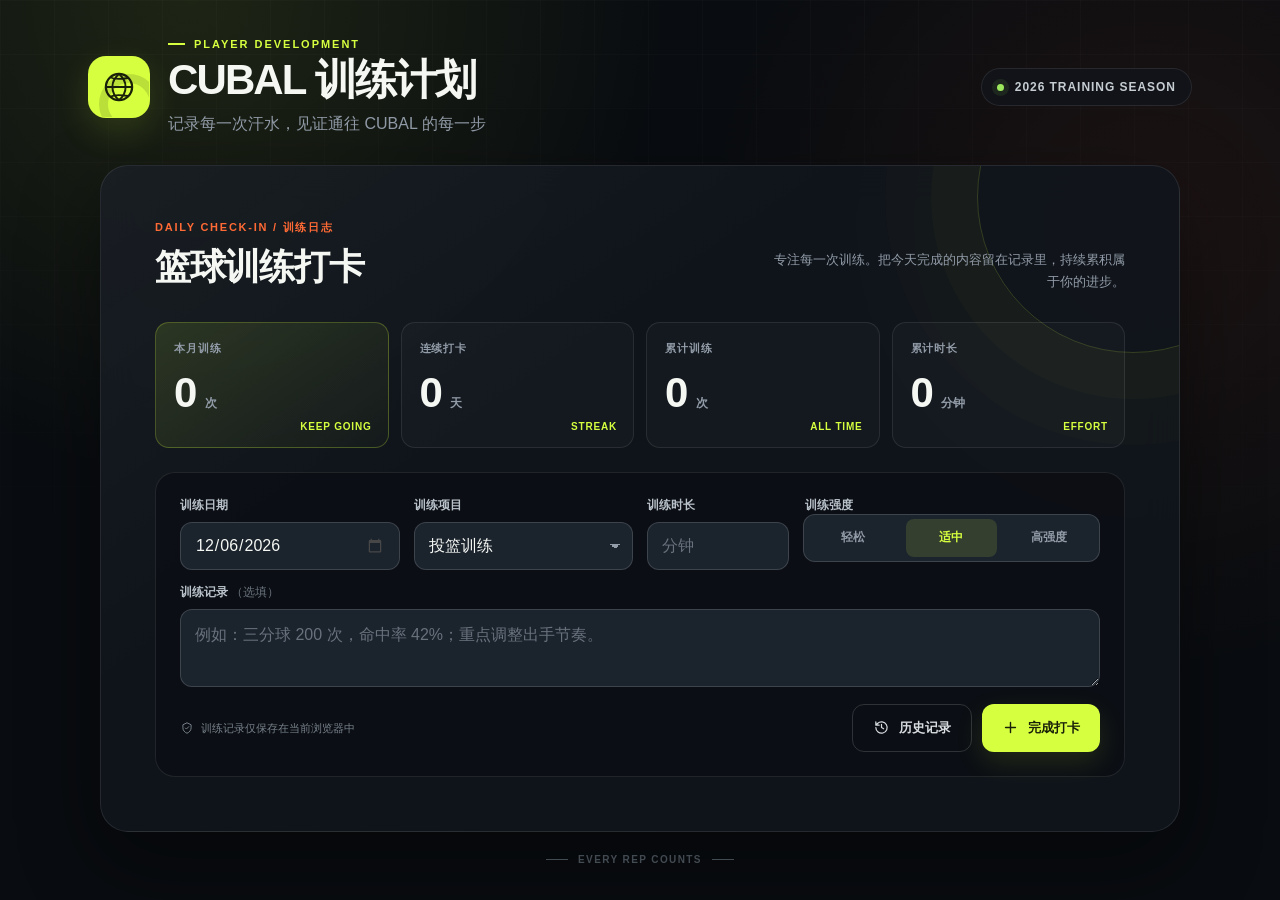
==== commit 90e4c00a: "Restore basketball homepage" ====
--- a/index.html
+++ b/index.html
@@ -1,383 +1,1380 @@
-<!doctype html>
+<!DOCTYPE html>
 <html lang="zh-CN">
-  <head>
-    <meta charset="UTF-8" />
-    <meta name="viewport" content="width=device-width, initial-scale=1.0" />
-    <meta
-      name="description"
-      content="一个专注、轻盈的雅思备考空间，记录每日任务、四科目标、真题模考与错题灵感。"
-    />
-    <meta name="theme-color" content="#0b0d10" />
-    <title>IELTS 冲刺指挥室</title>
-    <link rel="stylesheet" href="styles.css" />
-  </head>
-  <body>
-    <div class="ambient ambient-one" aria-hidden="true"></div>
-    <div class="ambient ambient-two" aria-hidden="true"></div>
-    <div class="noise" aria-hidden="true"></div>
-
-    <header class="site-header">
-      <a class="brand" href="#top" aria-label="返回页面顶部">
-        <span class="brand-mark" aria-hidden="true">
-          <span></span>
-          <span></span>
-          <span></span>
-        </span>
-        <span class="brand-name">FOCUS / IELTS</span>
-      </a>
-      <div class="header-meta">
-        <span class="status-dot" aria-hidden="true"></span>
-        <span>浏览器本地存储</span>
-        <span class="meta-divider" aria-hidden="true"></span>
-        <span id="current-date">--</span>
+<head>
+  <meta charset="UTF-8">
+  <meta name="viewport" content="width=device-width, initial-scale=1.0">
+  <meta name="theme-color" content="#090c10">
+  <meta name="description" content="CUBAL 篮球训练计划打卡，记录每一次训练与进步。">
+  <title>CUBAL 训练计划</title>
+  <style>
+    :root {
+      --bg: #090c10;
+      --surface: #11161d;
+      --surface-raised: #171e27;
+      --surface-soft: #1b232d;
+      --line: rgba(255, 255, 255, 0.09);
+      --line-strong: rgba(255, 255, 255, 0.15);
+      --text: #f5f7f3;
+      --muted: #929ca8;
+      --accent: #d6ff3f;
+      --accent-dark: #1a2109;
+      --orange: #ff6a35;
+      --danger: #ff6b6b;
+      --success: #9ce85c;
+      --radius-xl: 28px;
+      --radius-lg: 20px;
+      --radius-md: 14px;
+      --shadow: 0 30px 80px rgba(0, 0, 0, 0.42);
+    }
+
+    * {
+      box-sizing: border-box;
+    }
+
+    html {
+      color-scheme: dark;
+      scroll-behavior: smooth;
+    }
+
+    body {
+      min-width: 320px;
+      min-height: 100vh;
+      margin: 0;
+      overflow-x: hidden;
+      background:
+        radial-gradient(circle at 15% 0%, rgba(214, 255, 63, 0.1), transparent 30rem),
+        radial-gradient(circle at 90% 25%, rgba(255, 106, 53, 0.08), transparent 28rem),
+        var(--bg);
+      color: var(--text);
+      font-family: "Avenir Next", "PingFang SC", "Hiragino Sans GB", "Microsoft YaHei", sans-serif;
+      -webkit-font-smoothing: antialiased;
+    }
+
+    body::before {
+      position: fixed;
+      inset: 0;
+      z-index: -1;
+      background-image:
+        linear-gradient(rgba(255, 255, 255, 0.018) 1px, transparent 1px),
+        linear-gradient(90deg, rgba(255, 255, 255, 0.018) 1px, transparent 1px);
+      background-size: 54px 54px;
+      content: "";
+      mask-image: linear-gradient(to bottom, black, transparent 82%);
+      pointer-events: none;
+    }
+
+    button,
+    input,
+    select,
+    textarea {
+      font: inherit;
+    }
+
+    button {
+      border: 0;
+    }
+
+    button,
+    select {
+      cursor: pointer;
+    }
+
+    :focus-visible {
+      outline: 2px solid var(--accent);
+      outline-offset: 3px;
+    }
+
+    .site-shell {
+      width: min(1120px, calc(100% - 40px));
+      margin: 0 auto;
+      padding: 38px 0 30px;
+    }
+
+    .hero {
+      display: flex;
+      align-items: center;
+      justify-content: space-between;
+      gap: 32px;
+      margin-bottom: 28px;
+      padding: 0 8px;
+    }
+
+    .brand {
+      display: flex;
+      align-items: center;
+      gap: 18px;
+    }
+
+    .brand-mark {
+      position: relative;
+      display: grid;
+      width: 62px;
+      height: 62px;
+      flex: 0 0 62px;
+      place-items: center;
+      overflow: hidden;
+      border: 1px solid rgba(214, 255, 63, 0.3);
+      border-radius: 18px;
+      background: var(--accent);
+      box-shadow: 0 12px 35px rgba(214, 255, 63, 0.14);
+      color: var(--accent-dark);
+    }
+
+    .brand-mark::after {
+      position: absolute;
+      right: -10px;
+      bottom: -17px;
+      width: 42px;
+      height: 42px;
+      border: 9px solid rgba(9, 12, 16, 0.13);
+      border-radius: 50%;
+      content: "";
+    }
+
+    .brand-mark svg {
+      width: 34px;
+      height: 34px;
+    }
+
+    .eyebrow {
+      display: flex;
+      align-items: center;
+      gap: 9px;
+      margin: 0 0 7px;
+      color: var(--accent);
+      font-size: 11px;
+      font-weight: 800;
+      letter-spacing: 0.18em;
+      text-transform: uppercase;
+    }
+
+    .eyebrow::before {
+      width: 17px;
+      height: 2px;
+      background: currentColor;
+      content: "";
+    }
+
+    h1 {
+      margin: 0;
+      font-size: clamp(26px, 4vw, 42px);
+      font-weight: 850;
+      letter-spacing: -0.045em;
+      line-height: 1.08;
+    }
+
+    .hero-subtitle {
+      margin: 9px 0 0;
+      color: var(--muted);
+      font-size: clamp(13px, 1.6vw, 16px);
+      line-height: 1.6;
+    }
+
+    .season-chip {
+      display: flex;
+      align-items: center;
+      gap: 11px;
+      flex: 0 0 auto;
+      padding: 11px 15px;
+      border: 1px solid var(--line);
+      border-radius: 999px;
+      background: rgba(17, 22, 29, 0.72);
+      color: #c5cdd3;
+      font-size: 12px;
+      font-weight: 700;
+      letter-spacing: 0.08em;
+      backdrop-filter: blur(12px);
+    }
+
+    .season-chip span {
+      width: 7px;
+      height: 7px;
+      border-radius: 50%;
+      background: var(--success);
+      box-shadow: 0 0 0 5px rgba(156, 232, 92, 0.09);
+    }
+
+    .training-section {
+      position: relative;
+      width: 100%;
+      max-width: 1080px;
+      margin: 0 auto;
+      overflow: hidden;
+      border: 1px solid var(--line);
+      border-radius: var(--radius-xl);
+      background:
+        linear-gradient(145deg, rgba(255, 255, 255, 0.035), transparent 38%),
+        rgba(17, 22, 29, 0.88);
+      box-shadow: var(--shadow);
+      padding: clamp(26px, 5vw, 54px);
+      backdrop-filter: blur(18px);
+    }
+
+    .training-section::before {
+      position: absolute;
+      top: -125px;
+      right: -110px;
+      width: 310px;
+      height: 310px;
+      border: 1px solid rgba(214, 255, 63, 0.18);
+      border-radius: 50%;
+      box-shadow:
+        0 0 0 46px rgba(214, 255, 63, 0.022),
+        0 0 0 92px rgba(214, 255, 63, 0.012);
+      content: "";
+      pointer-events: none;
+    }
+
+    .section-heading {
+      position: relative;
+      display: flex;
+      align-items: flex-end;
+      justify-content: space-between;
+      gap: 24px;
+      margin-bottom: 30px;
+    }
+
+    .section-kicker {
+      margin: 0 0 8px;
+      color: var(--orange);
+      font-size: 11px;
+      font-weight: 800;
+      letter-spacing: 0.16em;
+      text-transform: uppercase;
+    }
+
+    h2 {
+      margin: 0;
+      font-size: clamp(24px, 3vw, 36px);
+      font-weight: 820;
+      letter-spacing: -0.035em;
+    }
+
+    .section-note {
+      max-width: 360px;
+      margin: 0;
+      color: var(--muted);
+      font-size: 13px;
+      line-height: 1.65;
+      text-align: right;
+    }
+
+    .stats-grid {
+      display: grid;
+      grid-template-columns: repeat(4, minmax(0, 1fr));
+      gap: 12px;
+      margin-bottom: 24px;
+    }
+
+    .stat-card {
+      position: relative;
+      min-height: 126px;
+      overflow: hidden;
+      border: 1px solid var(--line);
+      border-radius: var(--radius-md);
+      background: rgba(255, 255, 255, 0.025);
+      padding: 18px;
+    }
+
+    .stat-card.featured {
+      border-color: rgba(214, 255, 63, 0.24);
+      background: linear-gradient(145deg, rgba(214, 255, 63, 0.12), rgba(214, 255, 63, 0.025));
+    }
+
+    .stat-label {
+      display: block;
+      color: var(--muted);
+      font-size: 11px;
+      font-weight: 700;
+      letter-spacing: 0.08em;
+    }
+
+    .stat-value {
+      display: inline-block;
+      margin-top: 16px;
+      font-family: "DIN Alternate", "Arial Narrow", sans-serif;
+      font-size: clamp(30px, 4vw, 42px);
+      font-weight: 800;
+      letter-spacing: -0.05em;
+      line-height: 1;
+    }
+
+    .stat-unit {
+      margin-left: 5px;
+      color: var(--muted);
+      font-size: 12px;
+      font-weight: 600;
+    }
+
+    .stat-trend {
+      position: absolute;
+      right: 16px;
+      bottom: 15px;
+      color: var(--accent);
+      font-size: 10px;
+      font-weight: 750;
+      letter-spacing: 0.08em;
+    }
+
+    .checkin-form {
+      display: grid;
+      grid-template-columns: repeat(12, minmax(0, 1fr));
+      gap: 14px;
+      border: 1px solid var(--line);
+      border-radius: var(--radius-lg);
+      background: rgba(8, 11, 15, 0.5);
+      padding: clamp(18px, 3vw, 24px);
+    }
+
+    .field {
+      display: flex;
+      flex-direction: column;
+      gap: 8px;
+    }
+
+    fieldset.field {
+      min-width: 0;
+      margin: 0;
+      border: 0;
+      padding: 0;
+    }
+
+    .field.date {
+      grid-column: span 3;
+    }
+
+    .field.type {
+      grid-column: span 3;
+    }
+
+    .field.duration {
+      grid-column: span 2;
+    }
+
+    .field.intensity {
+      grid-column: span 4;
+    }
+
+    .field.notes {
+      grid-column: span 12;
+    }
+
+    .field label {
+      color: #b9c2ca;
+      font-size: 12px;
+      font-weight: 700;
+    }
+
+    .field-label {
+      color: #b9c2ca;
+      font-size: 12px;
+      font-weight: 700;
+    }
+
+    .control {
+      width: 100%;
+      min-height: 48px;
+      border: 1px solid var(--line-strong);
+      border-radius: 12px;
+      background: var(--surface-soft);
+      color: var(--text);
+      padding: 0 14px;
+      transition: border-color 160ms ease, box-shadow 160ms ease, background 160ms ease;
+    }
+
+    .control:hover {
+      border-color: rgba(255, 255, 255, 0.24);
+    }
+
+    .control:focus {
+      border-color: rgba(214, 255, 63, 0.65);
+      outline: 0;
+      box-shadow: 0 0 0 3px rgba(214, 255, 63, 0.08);
+    }
+
+    select.control {
+      appearance: none;
+      background-image:
+        linear-gradient(45deg, transparent 50%, var(--muted) 50%),
+        linear-gradient(135deg, var(--muted) 50%, transparent 50%);
+      background-position:
+        calc(100% - 17px) 21px,
+        calc(100% - 12px) 21px;
+      background-repeat: no-repeat;
+      background-size: 5px 5px;
+      padding-right: 34px;
+    }
+
+    input[type="date"]::-webkit-calendar-picker-indicator {
+      filter: invert(0.72);
+    }
+
+    .intensity-options {
+      display: grid;
+      grid-template-columns: repeat(3, 1fr);
+      gap: 7px;
+      min-height: 48px;
+      border: 1px solid var(--line-strong);
+      border-radius: 12px;
+      background: var(--surface-soft);
+      padding: 4px;
+    }
+
+    .intensity-options input {
+      position: absolute;
+      width: 1px;
+      height: 1px;
+      opacity: 0;
+      pointer-events: none;
+    }
+
+    .intensity-options label {
+      display: grid;
+      min-width: 0;
+      margin: 0;
+      border-radius: 8px;
+      color: var(--muted);
+      font-size: 12px;
+      place-items: center;
+      transition: color 160ms ease, background 160ms ease;
+      cursor: pointer;
+    }
+
+    .intensity-options input:checked + label {
+      background: rgba(214, 255, 63, 0.13);
+      color: var(--accent);
+    }
+
+    .intensity-options input:focus-visible + label {
+      outline: 2px solid var(--accent);
+      outline-offset: -1px;
+    }
+
+    .field.notes .control {
+      min-height: 78px;
+      resize: vertical;
+      padding: 13px 14px;
+      line-height: 1.55;
+    }
+
+    .control::placeholder {
+      color: #68727d;
+    }
+
+    .form-actions {
+      display: flex;
+      align-items: center;
+      justify-content: space-between;
+      grid-column: span 12;
+      gap: 14px;
+      margin-top: 3px;
+    }
+
+    .form-hint {
+      display: flex;
+      align-items: center;
+      gap: 7px;
+      margin: 0;
+      color: #78828c;
+      font-size: 11px;
+      line-height: 1.5;
+    }
+
+    .form-hint svg {
+      flex: 0 0 auto;
+    }
+
+    .actions {
+      display: flex;
+      gap: 10px;
+    }
+
+    .button {
+      display: inline-flex;
+      align-items: center;
+      justify-content: center;
+      gap: 9px;
+      min-height: 48px;
+      border-radius: 12px;
+      padding: 0 20px;
+      font-size: 13px;
+      font-weight: 800;
+      transition: transform 160ms ease, background 160ms ease, border-color 160ms ease;
+    }
+
+    .button:hover {
+      transform: translateY(-1px);
+    }
+
+    .button:active {
+      transform: translateY(0);
+    }
+
+    .button.primary {
+      background: var(--accent);
+      color: var(--accent-dark);
+      box-shadow: 0 10px 28px rgba(214, 255, 63, 0.12);
+    }
+
+    .button.primary:hover {
+      background: #e2ff78;
+    }
+
+    .button.secondary {
+      border: 1px solid var(--line-strong);
+      background: transparent;
+      color: #d8dde1;
+    }
+
+    .button.secondary:hover,
+    .button.secondary[aria-expanded="true"] {
+      border-color: rgba(214, 255, 63, 0.4);
+      background: rgba(214, 255, 63, 0.06);
+      color: var(--accent);
+    }
+
+    .button svg {
+      width: 17px;
+      height: 17px;
+    }
+
+    .history-panel {
+      display: grid;
+      grid-template-rows: 0fr;
+      opacity: 0;
+      transition: grid-template-rows 300ms ease, opacity 220ms ease, margin 300ms ease;
+    }
+
+    .history-panel.is-open {
+      grid-template-rows: 1fr;
+      opacity: 1;
+      margin-top: 18px;
+    }
+
+    .history-inner {
+      min-height: 0;
+      overflow: hidden;
+    }
+
+    .history-card {
+      border: 1px solid var(--line);
+      border-radius: var(--radius-lg);
+      background: rgba(8, 11, 15, 0.48);
+      padding: clamp(18px, 3vw, 24px);
+    }
+
+    .history-header {
+      display: flex;
+      align-items: center;
+      justify-content: space-between;
+      gap: 16px;
+      margin-bottom: 14px;
+    }
+
+    .history-title {
+      margin: 0;
+      font-size: 15px;
+      letter-spacing: -0.01em;
+    }
+
+    .history-count {
+      color: var(--muted);
+      font-size: 11px;
+      font-weight: 650;
+    }
+
+    .history-list {
+      display: grid;
+      gap: 9px;
+      max-height: 330px;
+      margin: 0;
+      overflow-y: auto;
+      padding: 0 3px 0 0;
+      list-style: none;
+      scrollbar-color: #39434e transparent;
+      scrollbar-width: thin;
+    }
+
+    .history-item {
+      display: grid;
+      grid-template-columns: 62px minmax(0, 1fr) auto auto 30px;
+      align-items: center;
+      gap: 16px;
+      border: 1px solid rgba(255, 255, 255, 0.055);
+      border-radius: 12px;
+      background: rgba(255, 255, 255, 0.025);
+      padding: 13px 14px;
+    }
+
+    .history-date {
+      display: grid;
+      color: var(--accent);
+      font-family: "DIN Alternate", "Arial Narrow", sans-serif;
+      font-size: 16px;
+      font-weight: 800;
+      line-height: 1.1;
+      text-align: center;
+    }
+
+    .history-date small {
+      margin-top: 4px;
+      color: var(--muted);
+      font-family: "Avenir Next", "PingFang SC", sans-serif;
+      font-size: 9px;
+      font-weight: 700;
+      letter-spacing: 0.06em;
+    }
+
+    .history-info {
+      min-width: 0;
+    }
+
+    .history-info strong {
+      display: block;
+      overflow: hidden;
+      font-size: 13px;
+      text-overflow: ellipsis;
+      white-space: nowrap;
+    }
+
+    .history-info p {
+      overflow: hidden;
+      margin: 5px 0 0;
+      color: var(--muted);
+      font-size: 11px;
+      line-height: 1.4;
+      text-overflow: ellipsis;
+      white-space: nowrap;
+    }
+
+    .history-duration,
+    .badge {
+      border-radius: 999px;
+      padding: 6px 9px;
+      font-size: 10px;
+      font-weight: 750;
+      white-space: nowrap;
+    }
+
+    .history-duration {
+      background: rgba(255, 255, 255, 0.055);
+      color: #c2c9d0;
+    }
+
+    .badge {
+      background: rgba(214, 255, 63, 0.08);
+      color: var(--accent);
+    }
+
+    .badge.medium {
+      background: rgba(255, 170, 63, 0.09);
+      color: #ffbd66;
+    }
+
+    .badge.high {
+      background: rgba(255, 106, 53, 0.1);
+      color: #ff8c61;
+    }
+
+    .delete-record {
+      display: grid;
+      width: 30px;
+      height: 30px;
+      border-radius: 8px;
+      background: transparent;
+      color: #69737d;
+      place-items: center;
+      transition: color 160ms ease, background 160ms ease;
+    }
+
+    .delete-record:hover {
+      background: rgba(255, 107, 107, 0.08);
+      color: var(--danger);
+    }
+
+    .delete-record svg {
+      width: 15px;
+      height: 15px;
+    }
+
+    .empty-state {
+      display: grid;
+      min-height: 130px;
+      border: 1px dashed var(--line-strong);
+      border-radius: 12px;
+      color: #707b86;
+      font-size: 12px;
+      text-align: center;
+      place-items: center;
+    }
+
+    .empty-state svg {
+      display: block;
+      width: 28px;
+      height: 28px;
+      margin: 0 auto 8px;
+      color: #414b56;
+    }
+
+    .toast {
+      position: fixed;
+      bottom: 28px;
+      left: 50%;
+      z-index: 20;
+      display: flex;
+      align-items: center;
+      gap: 9px;
+      max-width: calc(100% - 32px);
+      border: 1px solid rgba(214, 255, 63, 0.25);
+      border-radius: 999px;
+      background: #1c2412;
+      box-shadow: 0 14px 40px rgba(0, 0, 0, 0.4);
+      color: #e9ff9d;
+      padding: 11px 17px;
+      font-size: 12px;
+      font-weight: 700;
+      opacity: 0;
+      pointer-events: none;
+      transform: translate(-50%, 12px);
+      transition: opacity 200ms ease, transform 200ms ease;
+    }
+
+    .toast.is-visible {
+      opacity: 1;
+      transform: translate(-50%, 0);
+    }
+
+    .toast.error {
+      border-color: rgba(255, 107, 107, 0.26);
+      background: #281516;
+      color: #ffc0c0;
+    }
+
+    .site-footer {
+      display: flex;
+      align-items: center;
+      justify-content: center;
+      gap: 10px;
+      padding-top: 22px;
+      color: #56606a;
+      font-size: 10px;
+      font-weight: 750;
+      letter-spacing: 0.14em;
+      text-transform: uppercase;
+    }
+
+    .site-footer::before,
+    .site-footer::after {
+      width: 22px;
+      height: 1px;
+      background: currentColor;
+      content: "";
+    }
+
+    @media (max-width: 760px) {
+      .site-shell {
+        width: min(100% - 24px, 1080px);
+        padding-top: 24px;
+      }
+
+      .hero {
+        align-items: flex-start;
+        gap: 12px;
+        margin-bottom: 20px;
+        padding: 0 4px;
+      }
+
+      .brand {
+        gap: 12px;
+      }
+
+      .brand-mark {
+        width: 50px;
+        height: 50px;
+        flex-basis: 50px;
+        border-radius: 15px;
+      }
+
+      .brand-mark svg {
+        width: 27px;
+        height: 27px;
+      }
+
+      .season-chip {
+        display: none;
+      }
+
+      .training-section {
+        border-radius: 22px;
+        padding: 22px 16px;
+      }
+
+      .section-heading {
+        align-items: flex-start;
+        margin-bottom: 22px;
+      }
+
+      .section-note {
+        display: none;
+      }
+
+      .stats-grid {
+        grid-template-columns: repeat(2, minmax(0, 1fr));
+      }
+
+      .stat-card {
+        min-height: 108px;
+        padding: 15px;
+      }
+
+      .stat-value {
+        margin-top: 14px;
+      }
+
+      .checkin-form {
+        gap: 12px;
+        padding: 16px;
+      }
+
+      .field.date,
+      .field.type {
+        grid-column: span 6;
+      }
+
+      .field.duration {
+        grid-column: span 4;
+      }
+
+      .field.intensity {
+        grid-column: span 8;
+      }
+
+      .form-actions {
+        align-items: stretch;
+        flex-direction: column;
+      }
+
+      .form-hint {
+        order: 2;
+      }
+
+      .actions {
+        display: grid;
+        grid-template-columns: 1fr 1fr;
+      }
+
+      .button {
+        padding: 0 13px;
+      }
+
+      .history-item {
+        grid-template-columns: 50px minmax(0, 1fr) auto;
+        grid-template-rows: auto auto;
+        gap: 10px;
+      }
+
+      .history-date {
+        grid-column: 1;
+        grid-row: 1 / span 2;
+      }
+
+      .history-info {
+        grid-column: 2;
+        grid-row: 1;
+      }
+
+      .history-duration {
+        display: none;
+      }
+
+      .badge {
+        grid-column: 3;
+        grid-row: 1;
+      }
+
+      .delete-record {
+        grid-column: 3;
+        grid-row: 2;
+      }
+    }
+
+    @media (max-width: 460px) {
+      h1 {
+        font-size: 24px;
+      }
+
+      .hero-subtitle {
+        font-size: 12px;
+      }
+
+      .stats-grid {
+        gap: 8px;
+      }
+
+      .stat-value {
+        font-size: 30px;
+      }
+
+      .field.date,
+      .field.type,
+      .field.duration,
+      .field.intensity {
+        grid-column: span 12;
+      }
+
+      .actions {
+        grid-template-columns: 1fr;
+      }
+
+      .button {
+        width: 100%;
+      }
+    }
+
+    @media (prefers-reduced-motion: reduce) {
+      *,
+      *::before,
+      *::after {
+        scroll-behavior: auto !important;
+        transition-duration: 0.01ms !important;
+      }
+    }
+  </style>
+</head>
+<body>
+  <main class="site-shell">
+    <header class="hero">
+      <div class="brand">
+        <div class="brand-mark" aria-hidden="true">
+          <svg viewBox="0 0 24 24" fill="none">
+            <circle cx="12" cy="12" r="9.25" stroke="currentColor" stroke-width="1.6"/>
+            <path d="M3 12h18M12 2.75c3.1 2.55 4.65 5.63 4.65 9.25S15.1 18.7 12 21.25C8.9 18.7 7.35 15.62 7.35 12S8.9 5.3 12 2.75Z" stroke="currentColor" stroke-width="1.35"/>
+            <path d="M5.7 5.1c2.15 1.15 6.5 1.55 12.6.55M5.7 18.9c2.15-1.15 6.5-1.55 12.6-.55" stroke="currentColor" stroke-width="1.35"/>
+          </svg>
+        </div>
+        <div>
+          <p class="eyebrow">Player Development</p>
+          <h1>CUBAL 训练计划</h1>
+          <p class="hero-subtitle">记录每一次汗水，见证通往 CUBAL 的每一步</p>
+        </div>
+      </div>
+      <div class="season-chip" aria-label="训练季进行中">
+        <span aria-hidden="true"></span>
+        2026 TRAINING SEASON
       </div>
     </header>
 
-    <main id="top">
-      <section class="hero" aria-labelledby="page-title">
-        <div class="hero-copy">
-          <p class="eyebrow"><span>PERSONAL STUDY SYSTEM</span> / 2027</p>
-          <h1 id="page-title">
-            IELTS
-            <span>冲刺指挥室</span>
-          </h1>
-          <p class="hero-description">
-            把目标拆进每一天。记录练习，校准方向，<br />
-            让每一次投入都有迹可循。
+    <section class="training-section" aria-labelledby="training-title">
+      <div class="section-heading">
+        <div>
+          <p class="section-kicker">Daily Check-in / 训练日志</p>
+          <h2 id="training-title">篮球训练打卡</h2>
+        </div>
+        <p class="section-note">专注每一次训练。把今天完成的内容留在记录里，持续累积属于你的进步。</p>
+      </div>
+
+      <div class="stats-grid" aria-label="打卡数据面板">
+        <article class="stat-card featured">
+          <span class="stat-label">本月训练</span>
+          <span class="stat-value" id="monthly-count">0</span>
+          <span class="stat-unit">次</span>
+          <span class="stat-trend">KEEP GOING</span>
+        </article>
+        <article class="stat-card">
+          <span class="stat-label">连续打卡</span>
+          <span class="stat-value" id="streak-count">0</span>
+          <span class="stat-unit">天</span>
+          <span class="stat-trend">STREAK</span>
+        </article>
+        <article class="stat-card">
+          <span class="stat-label">累计训练</span>
+          <span class="stat-value" id="total-count">0</span>
+          <span class="stat-unit">次</span>
+          <span class="stat-trend">ALL TIME</span>
+        </article>
+        <article class="stat-card">
+          <span class="stat-label">累计时长</span>
+          <span class="stat-value" id="total-minutes">0</span>
+          <span class="stat-unit">分钟</span>
+          <span class="stat-trend">EFFORT</span>
+        </article>
+      </div>
+
+      <form class="checkin-form" id="checkin-form" novalidate>
+        <div class="field date">
+          <label for="training-date">训练日期</label>
+          <input class="control" id="training-date" name="date" type="date" required>
+        </div>
+
+        <div class="field type">
+          <label for="training-type">训练项目</label>
+          <select class="control" id="training-type" name="type" required>
+            <option value="投篮训练">投篮训练</option>
+            <option value="运球训练">运球训练</option>
+            <option value="体能训练">体能训练</option>
+            <option value="脚踝训练">脚踝训练</option>
+            <option value="弹跳训练">弹跳训练</option>
+            <option value="核心训练">核心训练</option>
+            <option value="肩背塑形">肩背塑形</option>
+            <option value="实战对抗">实战对抗</option>
+            <option value="恢复训练">恢复训练</option>
+          </select>
+        </div>
+
+        <div class="field duration">
+          <label for="training-duration">训练时长</label>
+          <input class="control" id="training-duration" name="duration" type="number" min="1" max="600" step="1" inputmode="numeric" placeholder="分钟" required>
+        </div>
+
+        <fieldset class="field intensity">
+          <legend class="field-label">训练强度</legend>
+          <div class="intensity-options">
+            <input id="intensity-low" name="intensity" type="radio" value="轻松">
+            <label for="intensity-low">轻松</label>
+            <input id="intensity-medium" name="intensity" type="radio" value="适中" checked>
+            <label for="intensity-medium">适中</label>
+            <input id="intensity-high" name="intensity" type="radio" value="高强度">
+            <label for="intensity-high">高强度</label>
+          </div>
+        </fieldset>
+
+        <div class="field notes">
+          <label for="training-notes">训练记录 <span style="color:#69737d;font-weight:500">（选填）</span></label>
+          <textarea class="control" id="training-notes" name="notes" maxlength="160" placeholder="例如：三分球 200 次，命中率 42%；重点调整出手节奏。"></textarea>
+        </div>
+
+        <div class="form-actions">
+          <p class="form-hint">
+            <svg width="14" height="14" viewBox="0 0 24 24" fill="none" aria-hidden="true">
+              <path d="M12 3 5 6.5v5.2c0 4.25 2.8 7.6 7 9.3 4.2-1.7 7-5.05 7-9.3V6.5L12 3Z" stroke="currentColor" stroke-width="1.7"/>
+              <path d="m9.2 12 1.8 1.8 4-4.1" stroke="currentColor" stroke-width="1.7" stroke-linecap="round" stroke-linejoin="round"/>
+            </svg>
+            训练记录仅保存在当前浏览器中
           </p>
-
-          <div class="hero-summary" aria-label="今日概览">
-            <div class="summary-item">
-              <span class="summary-label">今日任务</span>
-              <strong id="summary-tasks">0 / 0</strong>
-            </div>
-            <div class="summary-line" aria-hidden="true"></div>
-            <div class="summary-item">
-              <span class="summary-label">最近模考</span>
-              <strong id="summary-mock">尚未记录</strong>
-            </div>
+          <div class="actions">
+            <button class="button secondary" id="history-toggle" type="button" aria-expanded="false" aria-controls="history-panel">
+              <svg viewBox="0 0 24 24" fill="none" aria-hidden="true">
+                <path d="M4 12a8 8 0 1 0 2.35-5.65L4 8.7M4 4v4.7h4.7" stroke="currentColor" stroke-width="1.7" stroke-linecap="round" stroke-linejoin="round"/>
+                <path d="M12 7.5V12l3 1.8" stroke="currentColor" stroke-width="1.7" stroke-linecap="round"/>
+              </svg>
+              历史记录
+            </button>
+            <button class="button primary" type="submit">
+              <svg viewBox="0 0 24 24" fill="none" aria-hidden="true">
+                <path d="M12 5v14M5 12h14" stroke="currentColor" stroke-width="2" stroke-linecap="round"/>
+              </svg>
+              完成打卡
+            </button>
           </div>
         </div>
-
-        <aside class="countdown-card" aria-label="考试倒计时">
-          <div class="countdown-topline">
-            <span>距离目标考试</span>
-            <span class="target-date">06 FEB 2027</span>
+      </form>
+
+      <div class="history-panel" id="history-panel">
+        <div class="history-inner">
+          <div class="history-card">
+            <div class="history-header">
+              <h3 class="history-title">最近训练记录</h3>
+              <span class="history-count" id="history-count">共 0 条记录</span>
+            </div>
+            <ul class="history-list" id="history-list" aria-live="polite"></ul>
           </div>
-          <div class="countdown-visual">
-            <svg class="countdown-ring" viewBox="0 0 180 180" aria-hidden="true">
-              <circle class="ring-track" cx="90" cy="90" r="79"></circle>
-              <circle id="ring-progress" class="ring-progress" cx="90" cy="90" r="79"></circle>
+        </div>
+      </div>
+    </section>
+
+    <footer class="site-footer">Every rep counts</footer>
+  </main>
+
+  <div class="toast" id="toast" role="status" aria-live="polite">
+    <svg width="15" height="15" viewBox="0 0 24 24" fill="none" aria-hidden="true">
+      <path d="m5 12.5 4.2 4.2L19 6.8" stroke="currentColor" stroke-width="2.2" stroke-linecap="round" stroke-linejoin="round"/>
+    </svg>
+    <span id="toast-message"></span>
+  </div>
+
+  <script>
+    (() => {
+      "use strict";
+
+      const STORAGE_KEY = "cubal-training-checkins";
+      const form = document.getElementById("checkin-form");
+      const dateInput = document.getElementById("training-date");
+      const typeInput = document.getElementById("training-type");
+      const durationInput = document.getElementById("training-duration");
+      const notesInput = document.getElementById("training-notes");
+      const historyToggle = document.getElementById("history-toggle");
+      const historyPanel = document.getElementById("history-panel");
+      const historyList = document.getElementById("history-list");
+      const historyCount = document.getElementById("history-count");
+      const toast = document.getElementById("toast");
+      const toastMessage = document.getElementById("toast-message");
+
+      let records = loadRecords();
+      let toastTimer;
+
+      function localDateKey(date = new Date()) {
+        const year = date.getFullYear();
+        const month = String(date.getMonth() + 1).padStart(2, "0");
+        const day = String(date.getDate()).padStart(2, "0");
+        return `${year}-${month}-${day}`;
+      }
+
+      function parseLocalDate(dateKey) {
+        const [year, month, day] = dateKey.split("-").map(Number);
+        return new Date(year, month - 1, day);
+      }
+
+      function normalizeRecord(record) {
+        if (!record || typeof record !== "object") return null;
+
+        const date = String(record.date || "");
+        const duration = Number(record.duration);
+        const type = String(record.type || "篮球训练");
+        const intensity = ["轻松", "适中", "高强度"].includes(record.intensity)
+          ? record.intensity
+          : "适中";
+
+        if (!/^\d{4}-\d{2}-\d{2}$/.test(date) || !Number.isFinite(duration) || duration <= 0) {
+          return null;
+        }
+
+        return {
+          id: String(record.id || `${Date.now()}-${Math.random().toString(16).slice(2)}`),
+          date,
+          type,
+          duration: Math.min(Math.round(duration), 600),
+          intensity,
+          notes: String(record.notes || "").slice(0, 160),
+          createdAt: Number(record.createdAt) || Date.now()
+        };
+      }
+
+      function loadRecords() {
+        try {
+          const saved = JSON.parse(localStorage.getItem(STORAGE_KEY) || "[]");
+          if (!Array.isArray(saved)) return [];
+          return saved.map(normalizeRecord).filter(Boolean);
+        } catch (error) {
+          console.warn("无法读取训练记录：", error);
+          return [];
+        }
+      }
+
+      function saveRecords() {
+        try {
+          localStorage.setItem(STORAGE_KEY, JSON.stringify(records));
+          return true;
+        } catch (error) {
+          console.warn("无法保存训练记录：", error);
+          showToast("浏览器存储不可用，本次记录未能保存", true);
+          return false;
+        }
+      }
+
+      function sortRecords(items) {
+        return [...items].sort((a, b) => {
+          const dateDiff = b.date.localeCompare(a.date);
+          return dateDiff || b.createdAt - a.createdAt;
+        });
+      }
+
+      function getMonthlyCount() {
+        const now = new Date();
+        const currentMonth = `${now.getFullYear()}-${String(now.getMonth() + 1).padStart(2, "0")}`;
+        return records.filter((record) => record.date.startsWith(currentMonth)).length;
+      }
+
+      function getStreak() {
+        const uniqueDays = new Set(records.map((record) => record.date));
+        if (uniqueDays.size === 0) return 0;
+
+        let streak = 0;
+        let cursor = new Date();
+        cursor.setHours(0, 0, 0, 0);
+
+        // 当天尚未打卡时，从昨天开始计算，避免早上打开页面时连续记录显示为 0。
+        if (!uniqueDays.has(localDateKey(cursor))) {
+          cursor.setDate(cursor.getDate() - 1);
+        }
+
+        while (uniqueDays.has(localDateKey(cursor))) {
+          streak += 1;
+          cursor.setDate(cursor.getDate() - 1);
+        }
+
+        return streak;
+      }
+
+      function updateStats() {
+        const totalMinutes = records.reduce((sum, record) => sum + record.duration, 0);
+        document.getElementById("monthly-count").textContent = getMonthlyCount();
+        document.getElementById("streak-count").textContent = getStreak();
+        document.getElementById("total-count").textContent = records.length;
+        document.getElementById("total-minutes").textContent = totalMinutes.toLocaleString("zh-CN");
+        historyCount.textContent = `共 ${records.length} 条记录`;
+      }
+
+      function intensityClass(intensity) {
+        if (intensity === "高强度") return "high";
+        if (intensity === "适中") return "medium";
+        return "";
+      }
+
+      function renderHistory() {
+        historyList.replaceChildren();
+
+        if (records.length === 0) {
+          const empty = document.createElement("li");
+          empty.className = "empty-state";
+          empty.innerHTML = `
+            <div>
+              <svg viewBox="0 0 24 24" fill="none" aria-hidden="true">
+                <circle cx="12" cy="12" r="8.5" stroke="currentColor" stroke-width="1.5"/>
+                <path d="M3.5 12h17M12 3.5c3 2.4 4.5 5.2 4.5 8.5S15 18.1 12 20.5C9 18.1 7.5 15.3 7.5 12S9 5.9 12 3.5Z" stroke="currentColor" stroke-width="1.2"/>
+              </svg>
+              还没有训练记录<br>完成第一次打卡，开启你的 CUBAL 征程
+            </div>
+          `;
+          historyList.appendChild(empty);
+          return;
+        }
+
+        sortRecords(records).forEach((record) => {
+          const date = parseLocalDate(record.date);
+          const item = document.createElement("li");
+          item.className = "history-item";
+
+          const dateBlock = document.createElement("div");
+          dateBlock.className = "history-date";
+          dateBlock.innerHTML = `
+            <span>${String(date.getDate()).padStart(2, "0")}</span>
+            <small>${date.getMonth() + 1}月 · 周${"日一二三四五六"[date.getDay()]}</small>
+          `;
+
+          const info = document.createElement("div");
+          info.className = "history-info";
+          const title = document.createElement("strong");
+          title.textContent = record.type;
+          const notes = document.createElement("p");
+          notes.textContent = record.notes || "完成今日训练，继续保持。";
+          info.append(title, notes);
+
+          const duration = document.createElement("span");
+          duration.className = "history-duration";
+          duration.textContent = `${record.duration} 分钟`;
+
+          const badge = document.createElement("span");
+          badge.className = `badge ${intensityClass(record.intensity)}`.trim();
+          badge.textContent = record.intensity;
+
+          const deleteButton = document.createElement("button");
+          deleteButton.className = "delete-record";
+          deleteButton.type = "button";
+          deleteButton.setAttribute("aria-label", `删除 ${record.date} 的${record.type}记录`);
+          deleteButton.innerHTML = `
+            <svg viewBox="0 0 24 24" fill="none" aria-hidden="true">
+              <path d="M5 7h14M9 7V4.8h6V7M7.3 7l.7 12h8l.7-12M10 10.5v5M14 10.5v5" stroke="currentColor" stroke-width="1.6" stroke-linecap="round" stroke-linejoin="round"/>
             </svg>
-            <div class="countdown-value">
-              <strong id="countdown-days">--</strong>
-              <span>天</span>
-            </div>
-          </div>
-          <div class="countdown-caption">
-            <p>SATURDAY · 上海</p>
-            <p id="countdown-note">保持专注，按自己的节奏前进。</p>
-          </div>
-        </aside>
-      </section>
-
-      <div class="dashboard-grid">
-        <section class="panel panel-tasks reveal" aria-labelledby="tasks-title">
-          <div class="panel-heading">
-            <div>
-              <span class="section-index">01 / TODAY</span>
-              <h2 id="tasks-title">今日任务</h2>
-            </div>
-            <div class="task-progress-pill" id="task-progress-pill">0%</div>
-          </div>
-
-          <form class="task-form" id="task-form" autocomplete="off">
-            <label class="sr-only" for="task-input">添加今日任务</label>
-            <span class="input-plus" aria-hidden="true">+</span>
-            <input
-              id="task-input"
-              name="task"
-              type="text"
-              maxlength="120"
-              placeholder="添加一项任务，例如：精听 C18 Test 2 Section 3"
-              required
-            />
-            <button class="button button-primary" type="submit">添加</button>
-          </form>
-
-          <div class="task-meta">
-            <p id="task-encouragement">从一项小任务开始。</p>
-            <button class="text-button hidden" id="clear-completed" type="button">
-              清除已完成
-            </button>
-          </div>
-
-          <ul class="task-list" id="task-list" aria-live="polite"></ul>
-
-          <div class="empty-state" id="task-empty">
-            <span class="empty-icon" aria-hidden="true">
-              <svg viewBox="0 0 24 24">
-                <path d="M5 12.5 9.2 17 19 7" />
-              </svg>
-            </span>
-            <p>今天的清单还是空的</p>
-            <span>写下一件最重要的事，然后开始。</span>
-          </div>
-        </section>
-
-        <section class="panel panel-scores reveal" aria-labelledby="scores-title">
-          <div class="panel-heading">
-            <div>
-              <span class="section-index">02 / SCORE</span>
-              <h2 id="scores-title">四科进度</h2>
-            </div>
-            <span class="panel-hint">目标 / 预估</span>
-          </div>
-
-          <div class="score-grid" id="score-grid">
-            <article class="score-card" data-subject="listening">
-              <div class="score-card-head">
-                <div class="subject-icon icon-listening" aria-hidden="true">
-                  <svg viewBox="0 0 24 24">
-                    <path d="M4 14v-2a8 8 0 0 1 16 0v2" />
-                    <path d="M18 15h2v4h-2a2 2 0 0 1-2-2v-2h2Zm-12 0H4v4h2a2 2 0 0 0 2-2v-2H6Z" />
-                  </svg>
-                </div>
-                <span class="subject-code">L</span>
-              </div>
-              <div class="subject-name">
-                <h3>听力</h3>
-                <span>Listening</span>
-              </div>
-              <div class="score-inputs">
-                <label>
-                  <span>目标</span>
-                  <input class="score-input" data-field="target" type="number" min="1" max="9" step="0.5" inputmode="decimal" placeholder="--" aria-label="听力目标分数" />
-                </label>
-                <span class="score-separator">/</span>
-                <label>
-                  <span>当前</span>
-                  <input class="score-input" data-field="current" type="number" min="1" max="9" step="0.5" inputmode="decimal" placeholder="--" aria-label="听力当前预估分数" />
-                </label>
-              </div>
-              <div class="mini-track" aria-hidden="true"><span></span></div>
-            </article>
-
-            <article class="score-card" data-subject="reading">
-              <div class="score-card-head">
-                <div class="subject-icon icon-reading" aria-hidden="true">
-                  <svg viewBox="0 0 24 24">
-                    <path d="M3.5 5.5h6a3 3 0 0 1 2.5 1.3 3 3 0 0 1 2.5-1.3h6v13h-6a3 3 0 0 0-2.5 1.3 3 3 0 0 0-2.5-1.3h-6v-13Z" />
-                    <path d="M12 6.8v13" />
-                  </svg>
-                </div>
-                <span class="subject-code">R</span>
-              </div>
-              <div class="subject-name">
-                <h3>阅读</h3>
-                <span>Reading</span>
-              </div>
-              <div class="score-inputs">
-                <label>
-                  <span>目标</span>
-                  <input class="score-input" data-field="target" type="number" min="1" max="9" step="0.5" inputmode="decimal" placeholder="--" aria-label="阅读目标分数" />
-                </label>
-                <span class="score-separator">/</span>
-                <label>
-                  <span>当前</span>
-                  <input class="score-input" data-field="current" type="number" min="1" max="9" step="0.5" inputmode="decimal" placeholder="--" aria-label="阅读当前预估分数" />
-                </label>
-              </div>
-              <div class="mini-track" aria-hidden="true"><span></span></div>
-            </article>
-
-            <article class="score-card" data-subject="writing">
-              <div class="score-card-head">
-                <div class="subject-icon icon-writing" aria-hidden="true">
-                  <svg viewBox="0 0 24 24">
-                    <path d="m15.5 5.2 3.3 3.3M4.5 19.5l1-4.2L16.8 4a1.8 1.8 0 0 1 2.5 0l.7.7a1.8 1.8 0 0 1 0 2.5L8.7 18.5l-4.2 1Z" />
-                    <path d="m5.5 15.3 3.2 3.2" />
-                  </svg>
-                </div>
-                <span class="subject-code">W</span>
-              </div>
-              <div class="subject-name">
-                <h3>写作</h3>
-                <span>Writing</span>
-              </div>
-              <div class="score-inputs">
-                <label>
-                  <span>目标</span>
-                  <input class="score-input" data-field="target" type="number" min="1" max="9" step="0.5" inputmode="decimal" placeholder="--" aria-label="写作目标分数" />
-                </label>
-                <span class="score-separator">/</span>
-                <label>
-                  <span>当前</span>
-                  <input class="score-input" data-field="current" type="number" min="1" max="9" step="0.5" inputmode="decimal" placeholder="--" aria-label="写作当前预估分数" />
-                </label>
-              </div>
-              <div class="mini-track" aria-hidden="true"><span></span></div>
-            </article>
-
-            <article class="score-card" data-subject="speaking">
-              <div class="score-card-head">
-                <div class="subject-icon icon-speaking" aria-hidden="true">
-                  <svg viewBox="0 0 24 24">
-                    <rect x="8" y="3" width="8" height="12" rx="4" />
-                    <path d="M5 11a7 7 0 0 0 14 0M12 18v3M8.5 21h7" />
-                  </svg>
-                </div>
-                <span class="subject-code">S</span>
-              </div>
-              <div class="subject-name">
-                <h3>口语</h3>
-                <span>Speaking</span>
-              </div>
-              <div class="score-inputs">
-                <label>
-                  <span>目标</span>
-                  <input class="score-input" data-field="target" type="number" min="1" max="9" step="0.5" inputmode="decimal" placeholder="--" aria-label="口语目标分数" />
-                </label>
-                <span class="score-separator">/</span>
-                <label>
-                  <span>当前</span>
-                  <input class="score-input" data-field="current" type="number" min="1" max="9" step="0.5" inputmode="decimal" placeholder="--" aria-label="口语当前预估分数" />
-                </label>
-              </div>
-              <div class="mini-track" aria-hidden="true"><span></span></div>
-            </article>
-          </div>
-        </section>
-
-        <section class="panel panel-mocks reveal" aria-labelledby="mocks-title">
-          <div class="panel-heading mock-heading">
-            <div>
-              <span class="section-index">03 / PRACTICE</span>
-              <h2 id="mocks-title">真题模考记录</h2>
-            </div>
-            <div class="mock-summary" aria-label="模考统计">
-              <span>累计 <strong id="mock-count">0</strong> 套</span>
-              <span class="meta-divider" aria-hidden="true"></span>
-              <span>均分 <strong id="mock-average">--</strong></span>
-            </div>
-          </div>
-
-          <form class="mock-form" id="mock-form" autocomplete="off">
-            <label class="mock-field mock-name">
-              <span>套题名称</span>
-              <input id="mock-name" type="text" maxlength="40" placeholder="如 C18 Test 1" required />
-            </label>
-            <label class="mock-field">
-              <span>听力 / 40</span>
-              <input id="mock-listening" type="number" min="0" max="40" step="1" inputmode="numeric" placeholder="0" required />
-            </label>
-            <span class="preview-band" id="listening-preview" aria-live="polite">--</span>
-            <label class="mock-field">
-              <span>阅读 / 40</span>
-              <input id="mock-reading" type="number" min="0" max="40" step="1" inputmode="numeric" placeholder="0" required />
-            </label>
-            <span class="preview-band" id="reading-preview" aria-live="polite">--</span>
-            <button class="button button-primary mock-submit" type="submit">记录</button>
-          </form>
-          <p class="form-footnote">
-            <span aria-hidden="true">i</span>
-            阅读分数按 A 类评分标准估算，听力按常见真题换算区间估算。
-          </p>
-
-          <div class="table-wrap">
-            <table class="mock-table">
-              <thead>
-                <tr>
-                  <th scope="col">套题 / 日期</th>
-                  <th scope="col">听力原始分</th>
-                  <th scope="col">听力分数</th>
-                  <th scope="col">阅读原始分</th>
-                  <th scope="col">阅读分数</th>
-                  <th scope="col">平均</th>
-                  <th scope="col"><span class="sr-only">操作</span></th>
-                </tr>
-              </thead>
-              <tbody id="mock-list"></tbody>
-            </table>
-            <div class="empty-state table-empty" id="mock-empty">
-              <span class="empty-icon" aria-hidden="true">
-                <svg viewBox="0 0 24 24">
-                  <path d="M5 4h14v16H5zM8 8h8M8 12h8M8 16h5" />
-                </svg>
-              </span>
-              <p>还没有模考记录</p>
-              <span>完成一套真题，把结果留在这里。</span>
-            </div>
-          </div>
-        </section>
-
-        <section class="panel panel-notes reveal" aria-labelledby="notes-title">
-          <div class="panel-heading">
-            <div>
-              <span class="section-index">04 / INSIGHT</span>
-              <h2 id="notes-title">错题与灵感</h2>
-            </div>
-            <span class="panel-hint" id="note-count">0 条记录</span>
-          </div>
-
-          <form class="note-form" id="note-form">
-            <label class="sr-only" for="note-input">记录错题或灵感</label>
-            <textarea
-              id="note-input"
-              maxlength="600"
-              rows="5"
-              placeholder="记录一个错因、表达或顿悟时刻……"
-              required
-            ></textarea>
-            <div class="note-form-foot">
-              <span><span id="note-chars">0</span> / 600</span>
-              <button class="button button-primary" type="submit">
-                保存记录
-                <svg viewBox="0 0 20 20" aria-hidden="true">
-                  <path d="M4 10h11M11 5l5 5-5 5" />
-                </svg>
-              </button>
-            </div>
-          </form>
-
-          <div class="notes-list" id="notes-list" aria-live="polite"></div>
-          <div class="empty-state notes-empty" id="notes-empty">
-            <span class="empty-icon" aria-hidden="true">
-              <svg viewBox="0 0 24 24">
-                <path d="M6 3h12v18l-6-3.5L6 21V3Z" />
-              </svg>
-            </span>
-            <p>灵感稍纵即逝</p>
-            <span>把值得复盘的内容记下来。</span>
-          </div>
-        </section>
-      </div>
-    </main>
-
-    <footer class="site-footer">
-      <p>
-        <span class="status-dot" aria-hidden="true"></span>
-        数据仅存储在当前浏览器
-      </p>
-      <p>BUILT FOR FOCUS · <span id="footer-year">2026</span></p>
-    </footer>
-
-    <div class="toast-region" id="toast-region" aria-live="polite" aria-atomic="true"></div>
-
-    <template id="task-template">
-      <li class="task-item">
-        <button class="task-check" type="button" aria-label="标记任务完成">
-          <svg viewBox="0 0 24 24" aria-hidden="true"><path d="M5 12.5 9.2 17 19 7" /></svg>
-        </button>
-        <span class="task-text"></span>
-        <button class="icon-button task-delete" type="button" aria-label="删除任务">
-          <svg viewBox="0 0 20 20" aria-hidden="true">
-            <path d="M4 6h12M8 6V4h4v2M6 6l1 10h6l1-10M9 9v4M11 9v4" />
-          </svg>
-        </button>
-      </li>
-    </template>
-
-    <script src="script.js"></script>
-  </body>
+          `;
+          deleteButton.addEventListener("click", () => deleteRecord(record.id));
+
+          item.append(dateBlock, info, duration, badge, deleteButton);
+          historyList.appendChild(item);
+        });
+      }
+
+      function showToast(message, isError = false) {
+        clearTimeout(toastTimer);
+        toastMessage.textContent = message;
+        toast.classList.toggle("error", isError);
+        toast.classList.add("is-visible");
+        toastTimer = setTimeout(() => toast.classList.remove("is-visible"), 2600);
+      }
+
+      function deleteRecord(id) {
+        const record = records.find((item) => item.id === id);
+        if (!record) return;
+        if (!window.confirm(`确定删除 ${record.date} 的“${record.type}”记录吗？`)) return;
+
+        records = records.filter((item) => item.id !== id);
+        if (saveRecords()) {
+          updateStats();
+          renderHistory();
+          showToast("训练记录已删除");
+        }
+      }
+
+      function toggleHistory(forceOpen) {
+        const shouldOpen = typeof forceOpen === "boolean"
+          ? forceOpen
+          : !historyPanel.classList.contains("is-open");
+
+        historyPanel.classList.toggle("is-open", shouldOpen);
+        historyToggle.setAttribute("aria-expanded", String(shouldOpen));
+
+        if (shouldOpen) {
+          renderHistory();
+          window.setTimeout(() => historyPanel.scrollIntoView({ behavior: "smooth", block: "nearest" }), 180);
+        }
+      }
+
+      form.addEventListener("submit", (event) => {
+        event.preventDefault();
+
+        const duration = Number(durationInput.value);
+        if (!dateInput.value) {
+          showToast("请选择训练日期", true);
+          dateInput.focus();
+          return;
+        }
+
+        if (!Number.isFinite(duration) || duration < 1 || duration > 600) {
+          showToast("请输入 1–600 分钟之间的训练时长", true);
+          durationInput.focus();
+          return;
+        }
+
+        const record = normalizeRecord({
+          id: `${Date.now()}-${Math.random().toString(16).slice(2)}`,
+          date: dateInput.value,
+          type: typeInput.value,
+          duration,
+          intensity: form.elements.intensity.value,
+          notes: notesInput.value.trim(),
+          createdAt: Date.now()
+        });
+
+        if (!record) {
+          showToast("打卡信息不完整，请检查后重试", true);
+          return;
+        }
+
+        records.push(record);
+        if (!saveRecords()) {
+          records.pop();
+          return;
+        }
+
+        notesInput.value = "";
+        durationInput.value = "";
+        updateStats();
+        renderHistory();
+        showToast(`打卡成功，今天也向 CUBAL 迈近一步`);
+        toggleHistory(true);
+      });
+
+      historyToggle.addEventListener("click", () => toggleHistory());
+
+      dateInput.max = localDateKey();
+
+      // Set the latest valid training date before filling the default value.
+      if (!dateInput.value) {
+        dateInput.value = localDateKey();
+      }
+
+      updateStats();
+      renderHistory();
+    })();
+  </script>
+</body>
 </html>
